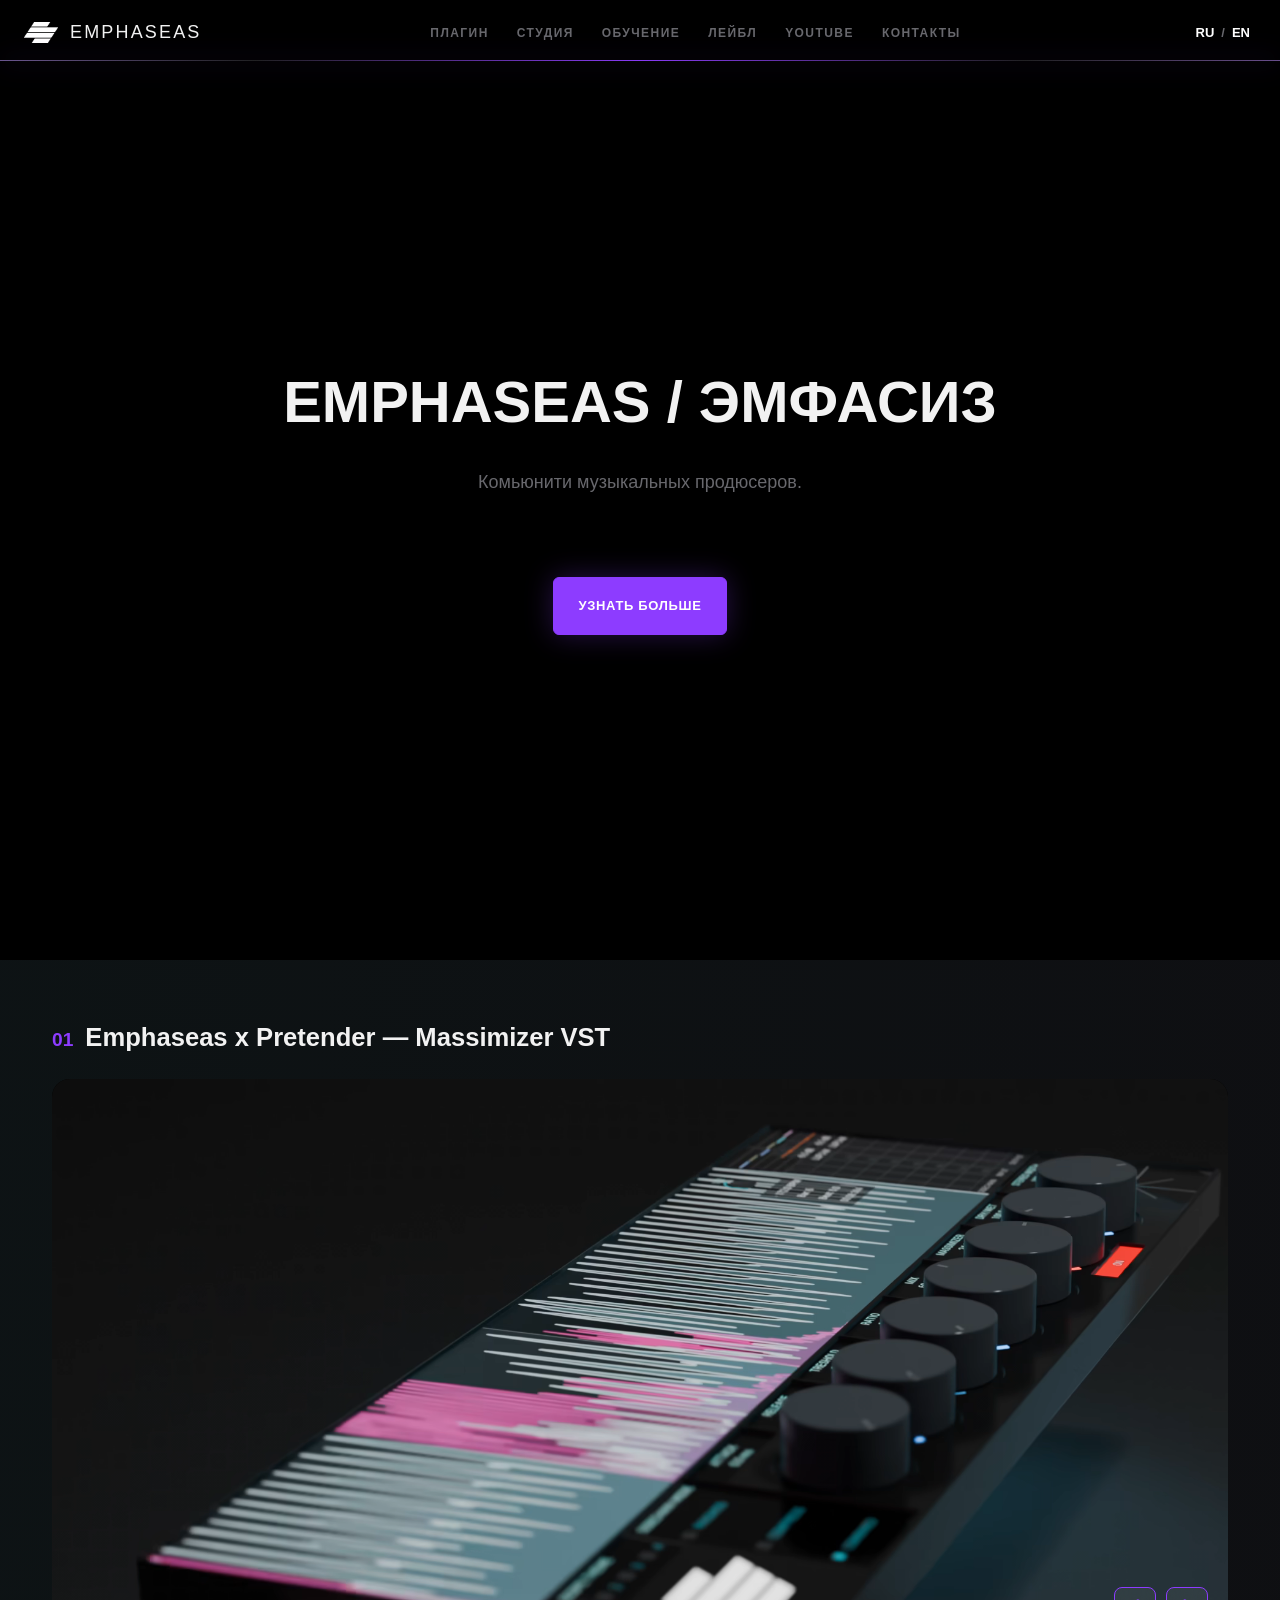
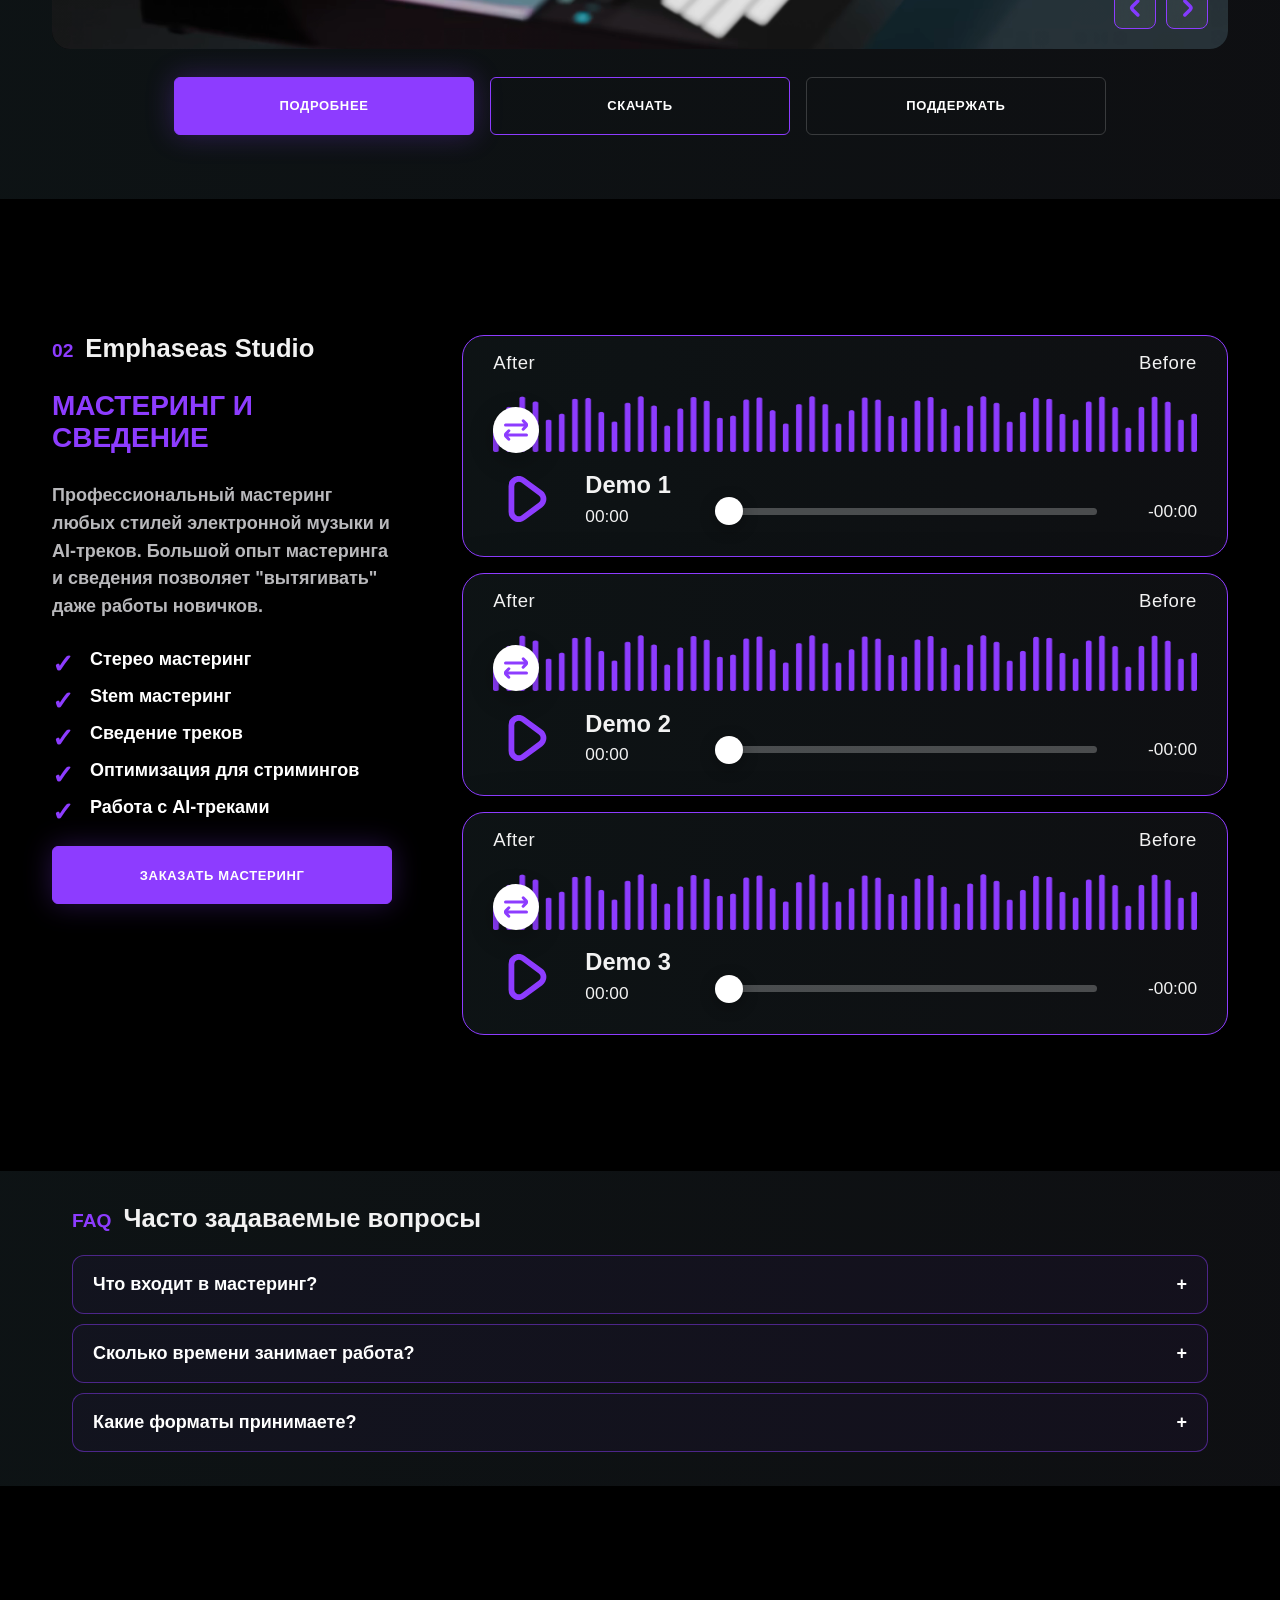
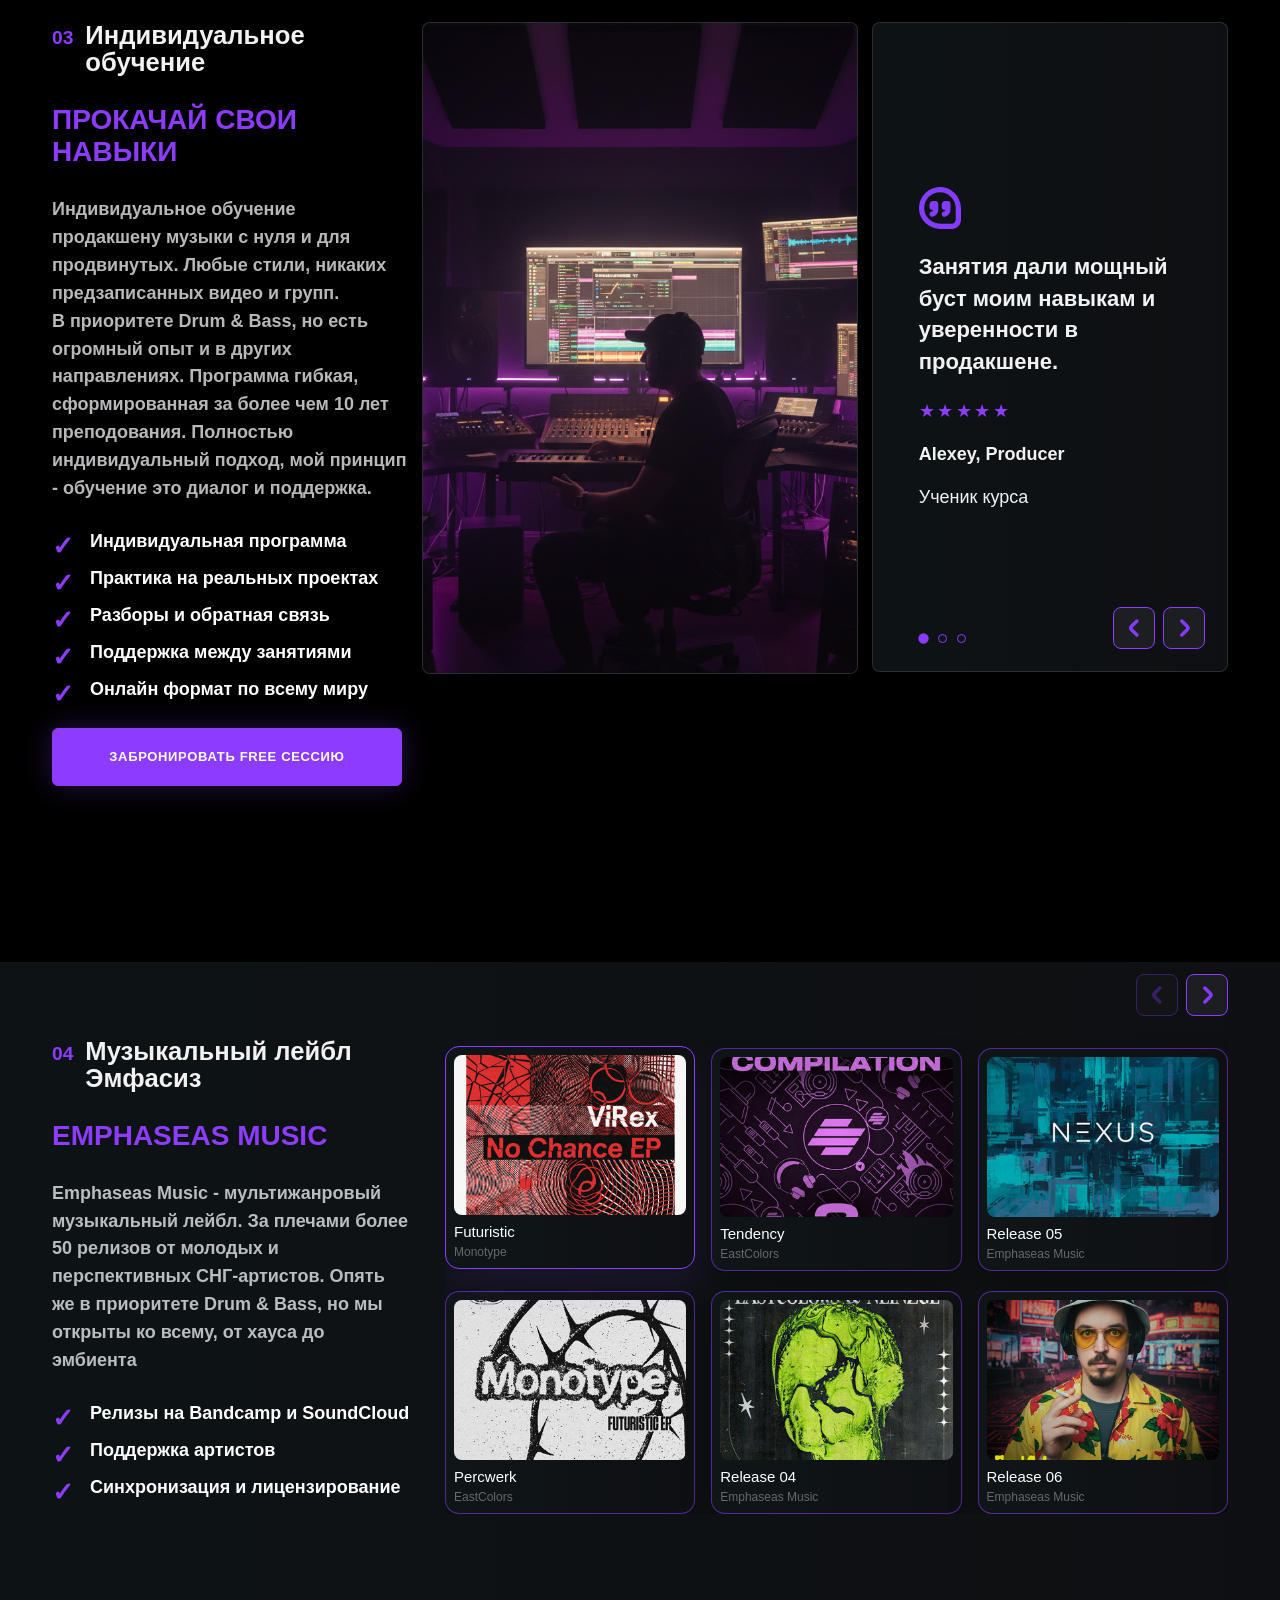
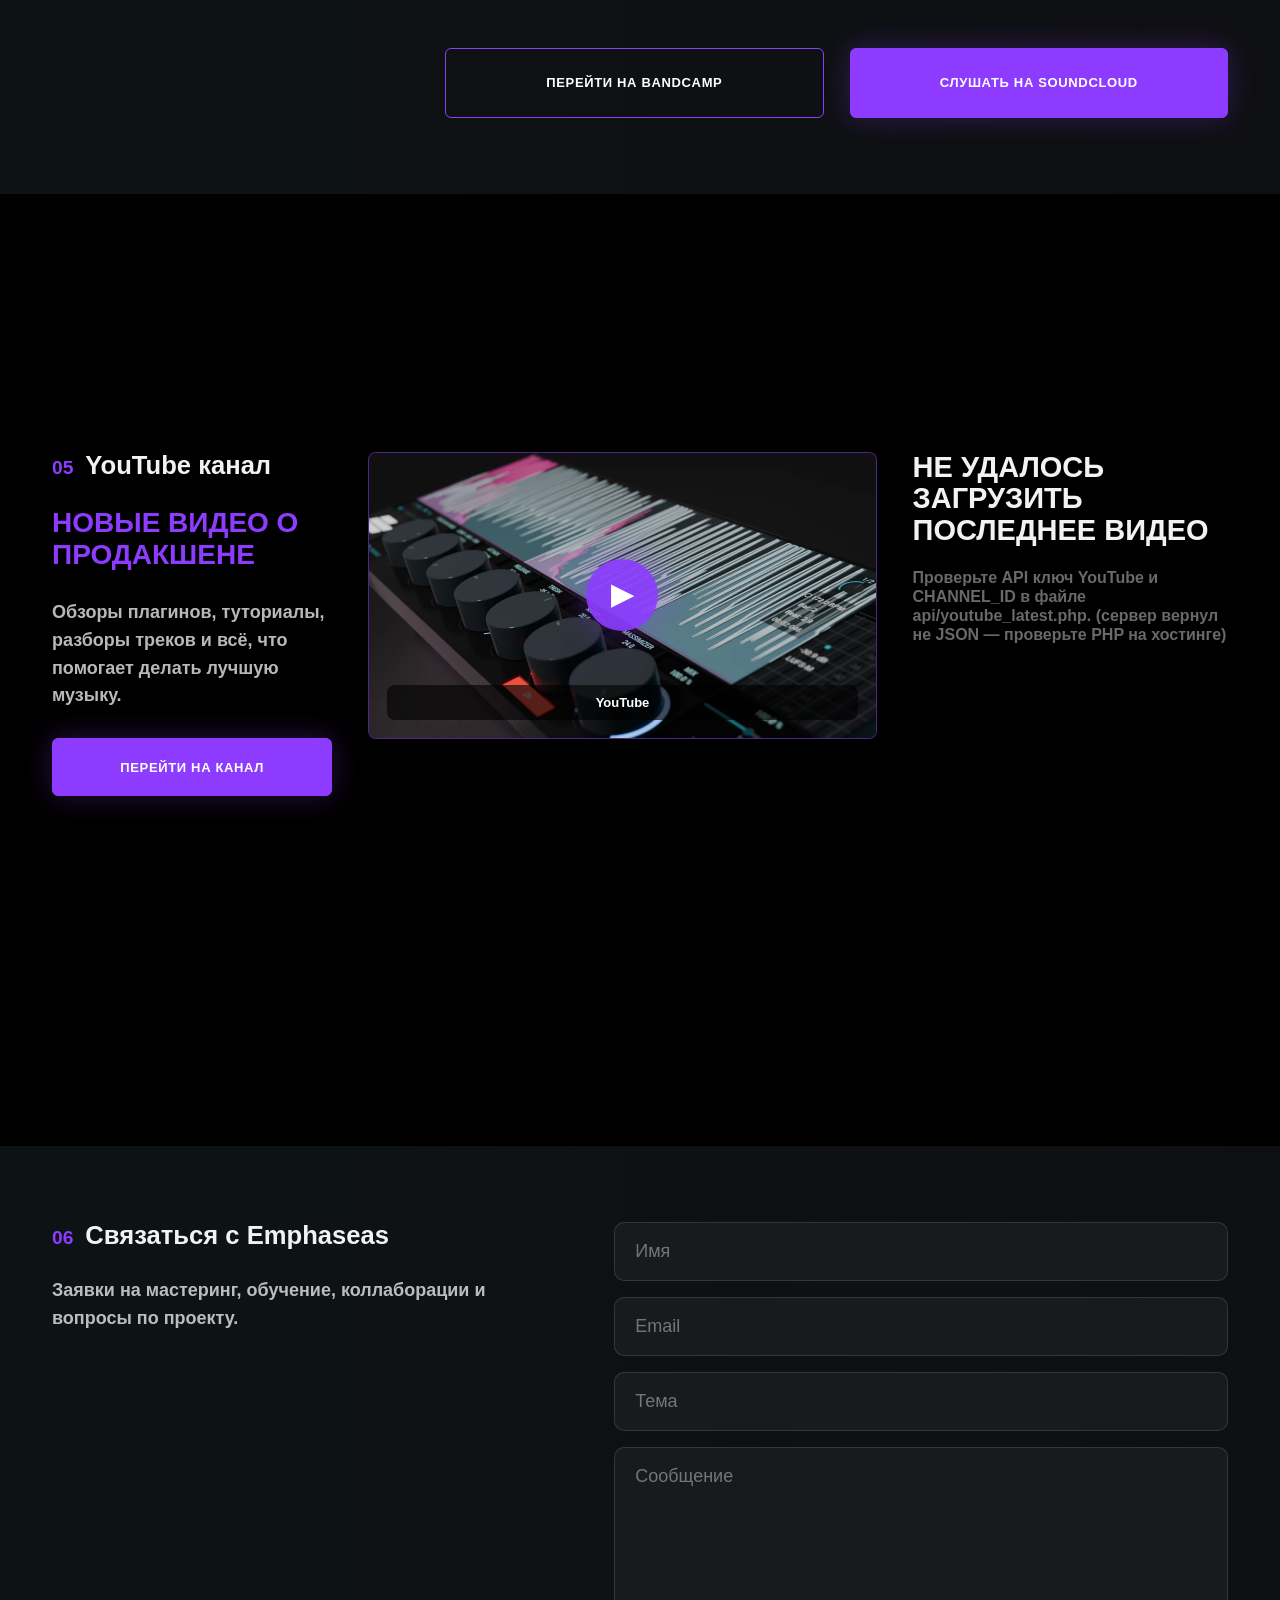
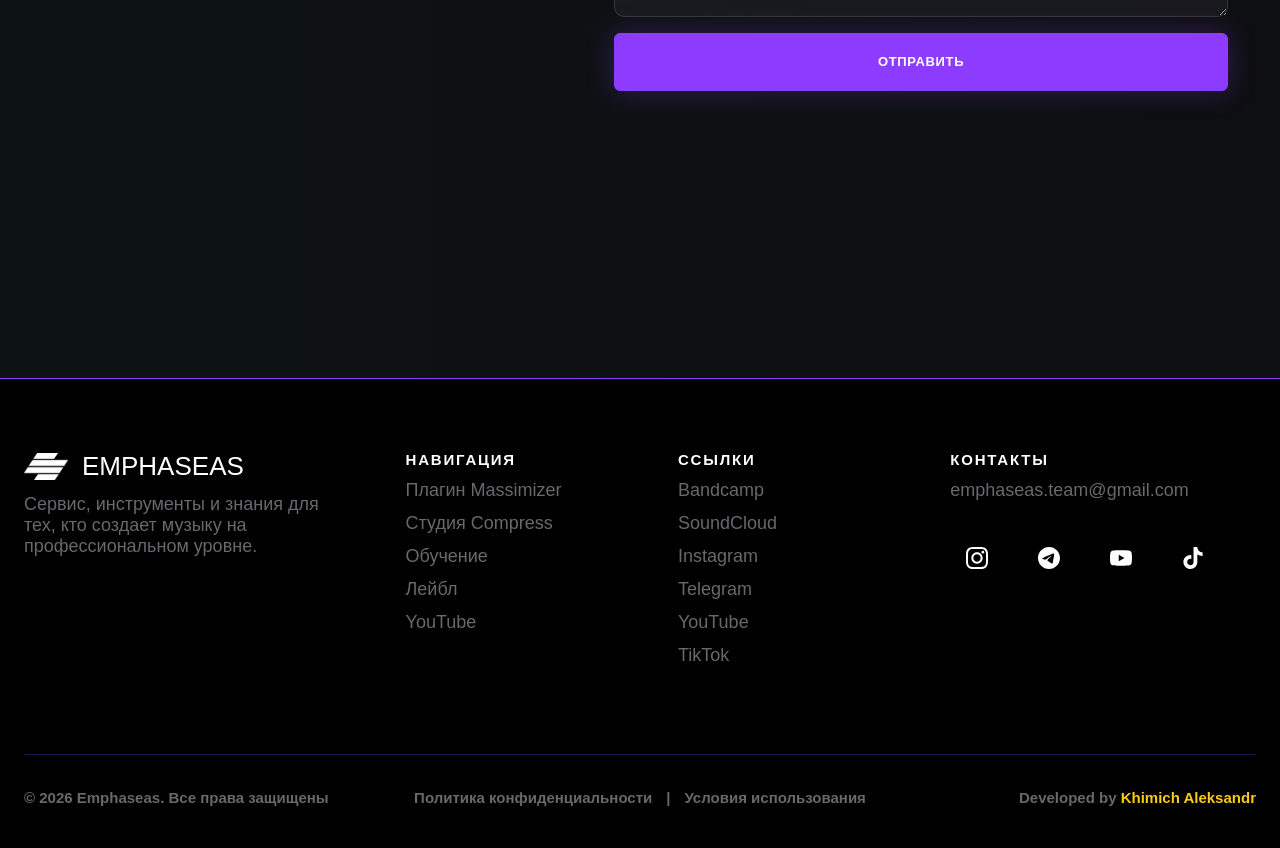
==== index.html @ eed2f340 "v1" ====
<!doctype html>
<html lang="ru">
	<head>
		<meta charset="UTF-8" />
		<meta name="viewport" content="width=device-width, initial-scale=1.0" />
		<meta name="description" content="Emphaseas — music production, Massimizer VST, mastering, education, label and video content." />
		<meta name="robots" content="index, follow" />
		<title>Emphaseas — Music Production</title>
		<link rel="stylesheet" href="css/main.css" />
		<link rel="stylesheet" href="css/plugin.css" />
		<link rel="stylesheet" href="css/mastering.css" />
		<link rel="stylesheet" href="css/review.css" />
		<link rel="stylesheet" href="css/catalog.css" />
		<link rel="stylesheet" href="css/youtube.css" />
	</head>
	<body>
		<header class="header" data-header>
			<div class="container header_block-flex">
				<a class="header_logo-flex" href="#hero" aria-label="Emphaseas home">
					<img class="header_logo-img" src="assets/img/logo.png" alt="Emphaseas" />
					<span class="header_logo-text">Emphaseas</span>
				</a>

				<nav class="header_nav-flex" data-nav>
					<a href="#plugin">Плагин</a>
					<a href="#studio">Студия</a>
					<a href="#education">Обучение</a>
					<a href="#label">Лейбл</a>
					<a href="#youtube">YouTube</a>
					<a href="#contacts">Контакты</a>
				</nav>

				<div class="header_actions-flex">
					<button class="header_lang-flex" type="button" data-lang-toggle><span>RU</span><i>/</i><span>EN</span></button>
					<button class="header_burger-flex" type="button" aria-label="Открыть меню" data-burger>
						<img src="assets/icons/burger.svg" alt="" aria-hidden="true" />
					</button>
				</div>
			</div>
		</header>

		<main>
			<!-- hero  -->
			<section class="section hero" id="hero">
				<div class="container hero_block-grid">
					<div class="hero_content-flex">
						<h1 class="hero_title">Emphaseas / Эмфасиз</h1>
						<p class="hero_text">Комьюнити музыкальных продюсеров.</p>
						<div class="hero_actions-flex">
							<a class="btn btn_primary" href="#plugin">Узнать больше</a>
						</div>
					</div>
				</div>
			</section>
			<!-- plugin  -->
			<section class="section plugin" id="plugin">
				<div class="container plugin_block-grid">
					<div class="plugin_header-flex">
						<h2 class="plugin_title"><span class="text_purple">01</span><span data-i18n="plugin_title">Emphaseas x Pretender — Massimizer VST</span></h2>
					</div>

					<div class="plugin_gallery-grid" data-plugin-gallery>
						<article class="plugin_gallery-card is-active" data-plugin-slide aria-hidden="false">
							<video class="plugin_gallery-media" autoplay muted loop playsinline preload="metadata" poster="assets/img/maximaizer.webp">
								<source src="assets/video/mass.webm" type="video/webm" />
								<source src="assets/video/mass.mp4" type="video/mp4" />
								Ваш браузер не поддерживает видео.
							</video>
						</article>
						<article class="plugin_gallery-card" data-plugin-slide aria-hidden="true">
							<img class="plugin_gallery-media" src="assets/img/maximaizer.webp" alt="Massimizer VST интерфейс" loading="lazy" />
						</article>
						<article class="plugin_gallery-card" data-plugin-slide aria-hidden="true">
							<img class="plugin_gallery-media" src="assets/img/maximaizer_2.webp" alt="Massimizer VST визуализация" loading="lazy" />
						</article>

						<div class="plugin_gallery-nav-flex" aria-label="Галерея плагина">
							<button class="icon_btn" type="button" aria-label="Предыдущий слайд" data-plugin-prev><img src="assets/icons/left.svg" alt="" srcset=""></button>
							<button class="icon_btn" type="button" aria-label="Следующий слайд" data-plugin-next><img src="assets/icons/right.svg" alt="" srcset=""></button>
						</div>
					</div>

					<div class="plugin_actions-flex">
						<button class="btn btn_primary btn_plugin" type="button" data-modal-open="plugin_modal">Подробнее</button>
						<a class="btn btn_outline btn_plugin" href="assets/downloads/Massimizer_v1.0.1.zip" download>Скачать</a>
						<button class="btn btn_ghost btn_plugin" type="button" data-modal-open="donate_modal">Поддержать</button>
					</div>
				</div>
			</section>
			<!-- studio  -->
			<section class="section studio" id="studio">
				<div class="container studio_block-grid">
					<div class="studio_info-flex">
						<h2 class="studio_title"><span class="text_purple">02</span><span>Emphaseas Studio</span></h2>
						<p class="studio_subtitle text_purple">Мастеринг и сведение</p>
						<p class="studio_text"><b>Профессиональный мастеринг любых стилей электронной музыки и AI-треков.</b> Большой опыт мастеринга и сведения позволяет "вытягивать" даже работы новичков.</p>
						<ul class="studio_list-flex">
							<li>Стерео мастеринг</li>
							<li>Stem мастеринг</li>
							<li>Сведение треков</li>
							<li>Оптимизация для стримингов</li>
							<li>Работа с AI-треками</li>
						</ul>
						<a class="btn btn_primary btn_section" href="#contacts">Заказать мастеринг</a>
					</div>

					<div class="mastering_players-flex">
						<article class="mastering_player" data-mastering-player data-after-src="assets/audio/audio_1.mp3" data-before-src="assets/audio/audio_2.mp3">
							<div class="mastering_compare">
								<div class="mastering_compare-labels"><span>After</span><span>Before</span></div>
								<canvas class="mastering_equalizer" data-equalizer width="760" height="120" aria-hidden="true"></canvas>
								<input class="mastering_mix" data-mix-slider type="range" min="0" max="100" value="0" aria-label="Переключение After / Before" />
							</div>
							<div class="mastering_controls-flex">
								<button class="mastering_play" type="button" data-play aria-label="Воспроизвести Demo 1"><img src="assets/icons/play_1.svg" alt="" data-play-icon /></button>
								<div class="mastering_meta"><strong>Demo 1</strong><span data-current>00:00</span></div>
								<input class="mastering_seek" data-seek type="range" min="0" max="1000" value="0" aria-label="Перемотка Demo 1" />
								<span class="mastering_remaining" data-remaining>-00:00</span>
							</div>
						</article>

						<article class="mastering_player" data-mastering-player data-after-src="assets/audio/audio_1.mp3" data-before-src="assets/audio/audio_2.mp3">
							<div class="mastering_compare">
								<div class="mastering_compare-labels"><span>After</span><span>Before</span></div>
								<canvas class="mastering_equalizer" data-equalizer width="760" height="120" aria-hidden="true"></canvas>
								<input class="mastering_mix" data-mix-slider type="range" min="0" max="100" value="0" aria-label="Переключение After / Before" />
							</div>
							<div class="mastering_controls-flex">
								<button class="mastering_play" type="button" data-play aria-label="Воспроизвести Demo 2"><img src="assets/icons/play_1.svg" alt="" data-play-icon /></button>
								<div class="mastering_meta"><strong>Demo 2</strong><span data-current>00:00</span></div>
								<input class="mastering_seek" data-seek type="range" min="0" max="1000" value="0" aria-label="Перемотка Demo 2" />
								<span class="mastering_remaining" data-remaining>-00:00</span>
							</div>
						</article>

						<article class="mastering_player" data-mastering-player data-after-src="assets/audio/audio_1.mp3" data-before-src="assets/audio/audio_2.mp3">
							<div class="mastering_compare">
								<div class="mastering_compare-labels"><span>After</span><span>Before</span></div>
								<canvas class="mastering_equalizer" data-equalizer width="760" height="120" aria-hidden="true"></canvas>
								<input class="mastering_mix" data-mix-slider type="range" min="0" max="100" value="0" aria-label="Переключение After / Before" />
							</div>
							<div class="mastering_controls-flex">
								<button class="mastering_play" type="button" data-play aria-label="Воспроизвести Demo 3"><img src="assets/icons/play_1.svg" alt="" data-play-icon /></button>
								<div class="mastering_meta"><strong>Demo 3</strong><span data-current>00:00</span></div>
								<input class="mastering_seek" data-seek type="range" min="0" max="1000" value="0" aria-label="Перемотка Demo 3" />
								<span class="mastering_remaining" data-remaining>-00:00</span>
							</div>
						</article>
					</div>
				</div>
			</section>

			<section class="faq" id="faq">
				<div class="container faq_block-grid">
					<h2 class="faq_title"><span class="text_purple">FAQ</span><span>Часто задаваемые вопросы</span></h2>
					<div class="faq_list-flex">
						<article class="faq_item">
							<button class="faq_head-flex" type="button">Что входит в мастеринг?<span>+</span></button>
							<p>Краткий ответ будет редактироваться через админ-панель.</p>
						</article>
						<article class="faq_item">
							<button class="faq_head-flex" type="button">Сколько времени занимает работа?<span>+</span></button>
							<p>Краткий ответ будет редактироваться через админ-панель.</p>
						</article>
						<article class="faq_item">
							<button class="faq_head-flex" type="button">Какие форматы принимаете?<span>+</span></button>
							<p>Краткий ответ будет редактироваться через админ-панель.</p>
						</article>
					</div>
				</div>
			</section>
			<!-- education  -->
			<section class="section education" id="education">
				<div class="container education_block-grid">
					<div class="education_info-flex">
						<h2 class="education_title"><span class="text_purple">03</span><span>Индивидуальное обучение</span></h2>
						<p class="education_subtitle text_purple">Прокачай свои навыки</p>
						<p class="education_text">Индивидуальное обучение продакшену музыки с нуля и для продвинутых. Любые стили, никаких предзаписанных видео и групп. <br> В приоритете Drum & Bass, но есть огромный опыт и в других направлениях. Программа гибкая, сформированная за более чем 10 лет преподования. Полностью индивидуальный подход, мой принцип - обучение это диалог и поддержка.</p>
						<ul class="education_list-flex">
							<li>Индивидуальная программа</li>
							<li>Практика на реальных проектах</li>
							<li>Разборы и обратная связь</li>
							<li>Поддержка между занятиями</li>
							<li>Онлайн формат по всему миру</li>
						</ul>
						<a class="btn btn_primary btn_section" href="#contacts">Забронировать free сессию</a>
					</div>
					<div class="education_media"><img src="assets/img/studio.webp" alt="Студия Emphaseas" /></div>
					<div class="review_card-flex" data-review-slider>
						<div class="review_track" data-review-track>
							<article class="review_slide is-active" data-review-slide>
								<p class="review_quote text_purple"><img src="assets/icons/quote.svg" alt="" srcset="" /></p>
								<p class="review_text">Занятия дали мощный буст моим навыкам и уверенности в продакшене.</p>
								<div class="review_stars" aria-label="5 из 5">★★★★★</div>
								<strong>Alexey, Producer</strong>
								<span>Ученик курса</span>
							</article>
							<article class="review_slide" data-review-slide>
								<p class="review_quote text_purple"><img src="assets/icons/quote.svg" alt="" srcset="" /></p>
								<p class="review_text">После пары занятий я наконец понял, как выстроить микс и не терять энергию трека.</p>
								<div class="review_stars" aria-label="5 из 5">★★★★★</div>
								<strong>Maria, DJ</strong>
								<span>Индивидуальное обучение</span>
							</article>
							<article class="review_slide" data-review-slide>
								<p class="review_quote text_purple"><img src="assets/icons/quote.svg" alt="" srcset="" /></p>
								<p class="review_text">Разбор проекта был точным и практичным. Сразу стало понятно, что исправить в аранжировке.</p>
								<div class="review_stars" aria-label="5 из 5">★★★★★</div>
								<strong>Denis, Sound Producer</strong>
								<span>Разбор трека</span>
							</article>
						</div>
						<div class="review_dots" data-review-dots aria-label="Переключение отзывов"></div>
						<div class="review_arrows-flex">
							<button class="icon_btn" type="button" data-review-prev aria-label="Предыдущий отзыв"><img src="assets/icons/left.svg" alt="" srcset=""></button>
							<button class="icon_btn" type="button" data-review-next aria-label="Следующий отзыв"><img src="assets/icons/right.svg" alt="" srcset=""></button>
						</div>
					</div>
				</div>
			</section>
			<!-- label  -->
			<section class="section label" id="label">
				<div class="container label_block-grid">
					<div class="label_info-flex">
						<h2 class="label_title"><span class="text_purple">04</span><span>Музыкальный лейбл Эмфасиз</span></h2>
						<p class="label_subtitle text_purple">Emphaseas Music</p>
						<p class="label_text">Emphaseas Music - мультижанровый музыкальный лейбл. За плечами более 50 релизов от молодых и перспективных СНГ-артистов. Опять же в приоритете Drum & Bass, но мы открыты ко всему, от хауса до эмбиента</p>
						<ul class="label_list-flex">
							<li>Релизы на Bandcamp и SoundCloud</li>
							<li>Поддержка артистов</li>
							<li>Синхронизация и лицензирование</li>
						</ul>
					</div>
					<div class="catalog_block" data-catalog>
						<div class="catalog_viewport">
							<div class="catalog_track" data-catalog-track></div>
						</div>
						<div class="catalog_arrows-flex">
							<button class="icon_btn" type="button" data-catalog-prev aria-label="Предыдущий столбец"><img src="assets/icons/left.svg" alt="" srcset=""></button>
							<button class="icon_btn" type="button" data-catalog-next aria-label="Следующий столбец"><img src="assets/icons/right.svg" alt="" srcset=""></button>
						</div>
					</div>
					<div class="label_links-flex"><a class="btn btn_outline btn_label" href="https://emphaseas.bandcamp.com/">Перейти на Bandcamp</a><a class="btn btn_primary btn_label" href="https://soundcloud.com/emphaseas">Слушать на SoundCloud</a></div>
				</div>
			</section>
			<!-- youtube  -->
			<section class="section youtube" id="youtube" data-youtube-section>
				<div class="container youtube_block-grid">
					<div class="youtube_info-flex">
						<h2 class="youtube_title"><span class="text_purple">05</span><span>YouTube канал</span></h2>
						<p class="youtube_subtitle text_purple">Новые видео о продакшене</p>
						<p class="youtube_text">Обзоры плагинов, туториалы, разборы треков и всё, что помогает делать лучшую музыку.</p>
						<a class="btn btn_primary btn_section" href="https://www.youtube.com/@emphaseas" target="_blank" rel="noopener">Перейти на канал</a>
					</div>

					<a class="youtube_preview" href="https://www.youtube.com/@emphaseas" target="_blank" rel="noopener" data-youtube-link aria-label="Открыть последнее видео на YouTube">
						<img class="youtube_thumb" src="assets/img/maximaizer.webp" alt="Последнее видео Emphaseas" data-youtube-thumb loading="lazy" />
						<span class="youtube_play" aria-hidden="true">▶</span>
						<span class="youtube_status" data-youtube-status>Загружаем последнее видео...</span>
					</a>

					<div class="youtube_content-flex">
						<h3 data-youtube-title>Последнее видео загружается</h3>
						<p data-youtube-description>После загрузки здесь появится описание последнего обычного видео с YouTube-канала. Shorts и стримы не выводятся.</p>
					</div>
				</div>
			</section>
			<!-- contacts  -->
			<section class="section contacts" id="contacts">
				<div class="container contacts_block-grid">
					<div class="contacts_info-flex">
						<h2 class="contacts_title"><span class="text_purple">06</span><span>Связаться с Emphaseas</span></h2>
						<p>Заявки на мастеринг, обучение, коллаборации и вопросы по проекту.</p>
					</div>
					<form class="contacts_form-flex" action="#" method="post">
						<input type="text" name="name" placeholder="Имя" />
						<input type="email" name="email" placeholder="Email" />
						<input type="text" name="subject" placeholder="Тема" />
						<textarea name="message" placeholder="Сообщение"></textarea>
						<button class="btn btn_primary" type="submit">Отправить</button>
					</form>
				</div>
			</section>
		</main>
		<!-- catalog player -->
		<div class="catalog_player" data-catalog-player aria-hidden="true">
			<div class="catalog_player-inner">
				<img class="catalog_player-cover" data-catalog-player-cover src="" alt="" />
				<div class="catalog_player-info">
					<strong data-catalog-player-title></strong>
					<span data-catalog-player-artist></span>
				</div>
				<div class="catalog_player-controls">
					<button class="catalog_player-control-btn" type="button" data-catalog-player-prev aria-label="Предыдущий трек">
						<img src="assets/icons/left.svg" alt="" />
					</button>
					<button class="catalog_player-control-btn" type="button" data-catalog-player-toggle aria-label="Воспроизвести">
						<img src="assets/icons/play_2.svg" alt="" data-catalog-player-play-icon />
					</button>
					<button class="catalog_player-control-btn" type="button" data-catalog-player-next aria-label="Следующий трек">
						<img src="assets/icons/right.svg" alt="" />
					</button>
				</div>
				<span class="catalog_player-time" data-catalog-player-current>0:00</span>
				<input class="catalog_player-seek" data-catalog-player-seek type="range" min="0" max="1000" value="0" aria-label="Перемотка трека" />
				<span class="catalog_player-time" data-catalog-player-left>-0:00</span>
				<button class="catalog_player-close-btn" type="button" data-catalog-player-close aria-label="Закрыть плеер">
					<img src="assets/icons/close.svg" alt="" />
				</button>
			</div>
		</div>
		<!-- footer  -->
		<footer class="footer" id="footer">
			<div class="container footer_block-grid">
				<div class="footer_brand-flex">
					<a class="footer_logo-flex" href="#hero"><img src="assets/img/logo.png" alt="Emphaseas" /><span>Emphaseas</span></a>
					<p>Сервис, инструменты и знания для тех, кто создает музыку на профессиональном уровне.</p>
				</div>
				<nav class="footer_nav-flex">
					<h3>Навигация</h3>
					<a href="#plugin">Плагин Massimizer</a><a href="#studio">Студия Compress</a><a href="#education">Обучение</a><a href="#label">Лейбл</a><a href="#youtube">YouTube</a>
				</nav>
				<nav class="footer_links-flex">
					<h3>Ссылки</h3>
					<a href="https://emphaseas.bandcamp.com/">Bandcamp</a><a href="https://soundcloud.com/emphaseas">SoundCloud</a><a href="https://www.instagram.com/emphaseas/">Instagram</a><a href="https://t.me/emphaseas">Telegram</a><a href="https://www.youtube.com/@emphaseas">YouTube</a><a href="https://www.tiktok.com/@emphaseas">TikTok</a>
				</nav>
				<div class="footer_contacts-flex">
					<h3>Контакты</h3>
					<a href="mailto:emphaseas.team@gmail.com">emphaseas.team@gmail.com</a>
					<div class="footer_socials-flex">
						<a href="https://www.instagram.com/emphaseas/"><img src="assets/icons/instagram.svg" alt="Instagram" /></a><a href="https://t.me/emphaseas"><img src="assets/icons/telegram.svg" alt="Telegram" /></a><a href="https://www.youtube.com/@emphaseas"><img src="assets/icons/youtube.svg" alt="YouTube" /></a><a href="https://www.tiktok.com/@emphaseas"><img src="assets/icons/tik_tok.svg" alt="TikTok" /></a>
					</div>
				</div>
				<div class="footer_bottom-grid">
					<p>© 2026 Emphaseas. Все права защищены</p>
					<div><a href="#">Политика конфиденциальности</a><span>|</span><a href="#">Условия использования</a></div>
					<p>Developed by <a href="https://khimichdev.ru">Khimich Aleksandr</a></p>
				</div>
			</div>
		</footer>

		<div class="modal modal_plugin" id="plugin_modal" aria-hidden="true">
			<div class="modal_overlay" data-modal-close></div>
			<div class="modal_body modal_body-large">
				<button class="modal_close" type="button" data-modal-close aria-label="Закрыть">×</button>
				<p class="modal_eyebrow">Massimizer VST</p>
				<h3>Emphaseas x Pretender — Massimizer VST</h3>

				<div class="modal_accordion" data-modal-accordion>
					<article class="modal_accordion-item is-open">
						<button class="modal_accordion-head" type="button" data-modal-accordion-head>
							<span>Апдейты · 1.0.1</span>
							<span class="modal_accordion-icon">+</span>
						</button>
						<div class="modal_accordion-content">
							<ul>
								<li>Добавлена поддержка AU и Logic PRO, смотри мануал по фиксу проблемы роутинга в этой DAW.</li>
								<li>macOS плагин теперь официально подписан. Добавлен нормальный инсталлер.</li>
								<li>Опечатка Treshold исправлена, теперь THreshold.</li>
							</ul>
						</div>
					</article>
				</div>

				<div class="modal_text-content">
					<p><strong>[RU]</strong> Ваш звук на пределе возможного. Громкость без компромиссов. Чистота без потерь. Контролируемая агрессия.</p>
					<p>MASSIMIZER — это не просто рингмод сайдчейн компрессор с насыщением, а продуманная система экстремального усиления громкости без клиппинга и сохранением динамики и детализации.</p>
					<p>Гармоническое уплотнение сигнала без перегрузки по частотам. Темп-синхронизированный осцилограф — точная визуализация формы волны в ритме вашего трека. Многофункциональный измеритель динамики — контроль RMS, пиков и LUFS-M в реальном времени. Гониометр с фазовым анализатором и стереорасширителем — безупречная стереокартина и контроль моносовместимости.</p>
					<p>MASSIMIZER — профессиональный инструмент для тех, кто не готов жертвовать качеством ради громкости. Используйте тот же секрет, что и ведущие инженеры сведения и мастеринга: контролируемая агрессия и максимальная мощность без клиппинга.</p>
					<p>Плагин всё ещё находится в активной стадии разработки, так что будем рады любому фидбеку по его работе или информации по найденным багам.</p>
					<p>По всем вопросам: <a href="https://t.me/emphaseas" target="_blank" rel="noopener">https://t.me/emphaseas</a></p>
					<p>Написать разработчику напрямую: <a href="mailto:massimizer@gmail.com">massimizer@gmail.com</a></p>
				</div>

				<div class="modal_accordion modal_accordion-development" data-modal-accordion>
					<article class="modal_accordion-item">
						<button class="modal_accordion-head" type="button" data-modal-accordion-head>
							<span>Планы по разработке</span>
							<span class="modal_accordion-icon">+</span>
						</button>
						<div class="modal_accordion-content">
							<ul>
								<li>Исправление багов.</li>
								<li>Добавить Smooth для Ringmod, чтобы была возможность сгладить его специфическое звучание.</li>
								<li>LowCut, HighCut фильтры для детектора в Compress.</li>
								<li>Обновить интерфейс.</li>
							</ul>
						</div>
					</article>
				</div>
			</div>
		</div>

		<div class="modal modal_donate" id="donate_modal" aria-hidden="true">
			<div class="modal_overlay" data-modal-close></div>
			<div class="modal_body modal_body-donate">
				<button class="modal_close" type="button" data-modal-close aria-label="Закрыть">×</button>
				<p class="modal_eyebrow">Donate</p>
				<h3>Поддержать разработку</h3>
				<p class="modal_lead">Выберите удобный способ доната. Ссылки откроются в новой вкладке.</p>
				<div class="donate_links-flex">
					<a class="donate_link" href="https://web.tribute.tg/d/C7W" target="_blank" rel="noopener"><span>Tribute</span><span>→</span></a>
					<a class="donate_link" href="https://tips.yandex.ru/guest/payment/3400554" target="_blank" rel="noopener"><span>Яндекс Чаевые</span><span>→</span></a>
					<a class="donate_link" href="https://www.donationalerts.com/r/emphaseas" target="_blank" rel="noopener"><span>DonationAlerts</span><span>→</span></a>
					<a class="donate_link" href="https://www.paypal.com/paypalme/eastcolorsUK" target="_blank" rel="noopener"><span>PayPal</span><span>→</span></a>
				</div>
			</div>
		</div>

		<div class="youtube_lightbox" data-youtube-lightbox aria-hidden="true">
			<div class="youtube_lightbox-overlay" data-youtube-lightbox-close></div>
			<div class="youtube_lightbox-body">
				<button class="youtube_lightbox-close" type="button" data-youtube-lightbox-close aria-label="Закрыть">×</button>
				<iframe data-youtube-iframe src="" allow="autoplay; encrypted-media" allowfullscreen title="YouTube video"></iframe>
			</div>
		</div>
		<script src="js/main.js" defer></script>
		<script src="js/plugin.js" defer></script>
		<script src="js/mastering.js" defer></script>
		<script src="js/review.js" defer></script>
		<script src="js/catalog.js" defer></script>
		<script src="js/youtube.js" defer></script>
	</body>
</html>
---- css/main.css ----
@font-face {
	font-family: Russo;
	src: url("../assets/fonts/RussoOne-Regular.ttf");
	font-weight: 400;
	font-style: normal;
	font-display: swap;
}
@font-face {
	font-family: San_R;
	src: url("../assets/fonts/Sansation-Regular.ttf");
	font-weight: 400;
	font-style: normal;
	font-display: swap;
}
@font-face {
	font-family: San_L;
	src: url("../assets/fonts/Sansation-Light.ttf");
	font-weight: 400;
	font-style: normal;
	font-display: swap;
}
@font-face {
	font-family: San_B;
	src: url("../assets/fonts/Sansation-Bold.ttf");
	font-weight: 400;
	font-style: normal;
	font-display: swap;
}
:root {
	--bg: #000;
	--text: #f2f2f2;
	--purple: #8d3cff;
	--grey: #68686d;
	--muted-dark: #7f7f88;
	--card: linear-gradient(90deg, rgba(16, 23, 25, 0.82), rgba(15, 16, 19, 0.96));
	--container: 1600px;
	--section-height: 736px;
	--header-height: 76px;
	--border: rgba(255, 255, 255, 0.12);
	--shadow: 0 24px 80px rgba(0, 0, 0, 0.45);
	--radius: 28px;
	--logo-font: "Russo", sans-serif;
	--h1-font: "San_B", sans-serif;
	--p-font: "San_R", sans-serif;
	--p-small-font: "San_L", sans-serif;
}
* {
	box-sizing: border-box;
}
html {
	scroll-behavior: smooth;
}
body {
	margin: 0;
	font-family: var(--p-font);
	font-size: 18px;
	color: var(--text);
	background: var(--bg);
	overflow-x: hidden;
}
body.menu-open,
body.modal-open {
	overflow: hidden;
}
h1,
h2,
h3,
h4,
p,
ul {
	margin: 0;
	padding: 0;
}
ul {
	list-style: none;
}
a {
	color: inherit;
	text-decoration: none;
}
button,
input,
textarea {
	font: inherit;
}
button {
	cursor: pointer;
}
img,
video,
iframe {
	display: block;
	max-width: 100%;
}
.text_purple {
	color: var(--purple);
	font-size: clamp(18px, 1.5vw, 28px);
}
.text_p-small {
	font-family: var(--p-small-font);
	font-size: 13px;
	font-weight: 700;
	letter-spacing: 0.22em;
	text-transform: uppercase;
}
.container {
	width: min(calc(100% - 48px), var(--container));
	margin-inline: auto;
}
.section {
	min-height: var(--section-height);
	background: var(--bg);
	margin-bottom: 60px;
}
.section:last-child {
	margin-bottom: 0;
	background: var(--card);
}
.section:not(.hero) {
	display: flex;
	padding-block: 48px;
}
.btn {
	position: relative;
	display: inline-flex;
	align-items: center;
	justify-content: center;
	min-height: 58px;
	padding: 16px 24px;
	border: 1px solid transparent;
	border-radius: 6px;
	overflow: hidden;
	font-size: 13px;
	font-weight: 900;
	letter-spacing: 0.05em;
	text-transform: uppercase;
	transition:
		transform 0.22s ease,
		filter 0.22s ease,
		border-color 0.22s ease;
	background: transparent;
	color: #fff;
}
.btn:hover {
	transform: translateY(-2px);
}
.btn_primary {
	background: var(--purple);
	border-color: var(--purple);
	box-shadow: 0 0 28px rgba(141, 60, 255, 0.28);
}
.btn_primary:hover {
	filter: brightness(1.08);
}
.btn_outline {
	border-color: var(--purple);
}
.btn_ghost {
	border-color: rgba(255, 255, 255, 0.18);
}
.btn_plugin {
	max-width: 300px;
	width: 100%;
}
.btn_section {
	max-width: 350px;
	width: 100%;
	margin-bottom: 40px;
}
.btn_label {
	height: 70px;
}
.icon_btn,
.round_btn {
	display: inline-grid;
	place-items: center;
	border: 1px solid var(--purple);
	background: rgba(255, 255, 255, 0.06);
	color: #fff;
}
.icon_btn {
	width: 42px;
	height: 42px;
	border-radius: 8px;
	font-size: 34px;
	font-weight: 900;; 
}
.icon_btn:hover {
	background: rgba(255, 255, 255, 0.12);
	border-color: var(--purple);
}
.icon_btn img {
	filter: invert(34%) sepia(87%) saturate(5482%) hue-rotate(253deg) brightness(101%) contrast(105%);
}
.round_btn {
	width: 58px;
	height: 58px;
	border: 0;
	border-radius: 50%;
	background: #fff;
	color: var(--purple);
}
.header {
	position: fixed;
	inset: 0 0 auto;
	z-index: 50;
	padding: 22px 0 18px;
	background: var(--bg);
}
.header::after {
	content: "";
	position: absolute;
	bottom: 0;
	left: 0;
	width: 100%;
	height: 1px;
	background: linear-gradient(90deg, #6a568f 0, rgba(150, 150, 160, 0.22) 20%, rgba(141, 60, 255, 0.96) 50%, rgba(150, 150, 160, 0.22) 80%, #694e8d 100%);
	box-shadow: 0 0 24px rgba(141, 60, 255, 0.65);
}
.header_block-flex {
	display: flex;
	align-items: center;
	justify-content: space-between;
	gap: 24px;
}
.header_logo-flex,
.header_actions-flex,
.header_nav-flex,
.header_lang-flex {
	display: flex;
	align-items: center;
}
.header_logo-flex {
	gap: 12px;
}
.header_logo-img {
	width: 34px;
	height: auto;
}
.header_logo-text {
	font-family: var(--logo-font);
	font-size: 18px;
	letter-spacing: 0.12em;
	text-transform: uppercase;
}
.header_logo-text:hover {
	color: var(--purple);
}
.header_nav-flex {
	gap: 28px;
	color: var(--grey);
	font-size: 12px;
	font-weight: 900;
	letter-spacing: 0.12em;
	text-transform: uppercase;
}
.header_nav-flex a:hover,
.header_lang-flex:hover {
	color: var(--purple);
}
.header_actions-flex {
	gap: 16px;
}
.header_lang-flex {
	gap: 7px;
	border: 0;
	background: transparent;
	color: #fff;
	font-size: 13px;
	font-weight: 900;
}
.header_lang-flex i {
	font-style: normal;
	color: var(--grey);
}
.header_burger-flex {
	display: none;
	width: 44px;
	height: 44px;
	border: 1px solid var(--border);
	border-radius: 50%;
	background: transparent;
}
.header_burger-flex img {
	width: 22px;
	margin: auto;
	filter: brightness(0) invert(1);
}
.hero {
	display: flex;
	align-items: center;
	min-height: 100vh;
	padding-top: var(--header-height);
	background: var(--bg);
	color: var(--text);
}
.hero_block-grid {
	display: grid;
	place-items: center;
	min-height: calc(100vh - var(--header-height));
	text-align: center;
}
.hero_content-flex {
	display: flex;
	flex-direction: column;
	align-items: center;
	max-width: 860px;
}
.hero_title {
	margin: 34px 0 40px;
	font-family: var(--logo-font);
	font-size: clamp(42px, 7vw, 58px);
	text-transform: uppercase;
	line-height: 0.92;
}
.hero_text {
	max-width: 680px;
	margin-bottom: 80px;
	color: var(--grey);
	line-height: 1.55;
}
.hero_actions-flex {
	display: flex;
	gap: 16px;
	flex-wrap: wrap;
	justify-content: center;
}
.hero .btn_outline {
	color: var(--text);
	border-color: var(--purple);
}
.plugin {
	background: var(--card);
}
.plugin_block-grid,
.studio_block-grid,
.education_block-grid,
.label_block-grid,
.youtube_block-grid,
.contacts_block-grid {
	min-height: var(--section-height);
	display: grid;
	align-items: start;
	padding: 28px;
}
.youtube_block-grid {
	padding-top: 150px;

}
.plugin_block-grid {
	grid-template-rows: auto 1fr auto;
	gap: 28px;
	padding: 16px 28px;
}
.plugin_title,
.studio_title,
.education_title,
.label_title,
.youtube_title,
.contacts_title,
.faq_title {
	display: flex;
	gap: 12px;
	align-items: baseline;
	font-family: var(--h1-font);
	font-size: clamp(22px, 2vw, 36px);
	line-height: 1.05;
}
.youtube_preview,
.catalog_card {
	display: grid;
	place-items: center;
	background: rgba(255, 255, 255, 0.06);
	color: var(--grey);
	font-weight: 900;
}

.plugin_actions-flex {
	display: flex;
	justify-content: center;
	gap: 16px;
	flex-wrap: wrap;
}
.studio_block-grid {
	grid-template-columns: 0.8fr 1.8fr;
	gap: 70px;
}
.studio_info-flex,
.education_info-flex,
.label_info-flex,
.youtube_info-flex,
.contacts_info-flex {
	display: flex;
	flex-direction: column;
	gap: 28px;
}
.studio_subtitle,
.education_subtitle,
.label_subtitle,
.youtube_subtitle {
	font-size: clamp(24px, 2.4vw, 28px);
	font-family: var(--h1-font);
	font-weight: 900;
	text-transform: uppercase;
}
.studio_text,
.education_text,
.label_text,
.youtube_text,
.contacts_info-flex p {
	color: rgba(245, 245, 250, 0.75);
	font-weight: 700;
	line-height: 1.55;
}
.studio_list-flex,
.education_list-flex,
.label_list-flex {
	display: flex;
	flex-direction: column;
	gap: 16px;
	color: #fff;
	font-weight: 900;
}
.studio_list-flex li,
.education_list-flex li,
.label_list-flex li {
	position: relative;
	padding-left: 38px;
}
.studio_list-flex li:before,
.education_list-flex li:before,
.label_list-flex li:before {
	content: "✓";
	position: absolute;
	left: 0;
	color: var(--purple);
	font-size: 26px;
}
.faq {
	margin-bottom: 60px;
	background: var(--card);
}
.faq_block-grid {
	display: grid;
	gap: 24px;
	padding: 34px 48px;
}
.faq_list-flex {
	display: flex;
	flex-direction: column;
	gap: 10px;
}
.faq_item {
	border: 1px solid rgba(141, 60, 255, 0.48);
	border-radius: 12px;
	background: rgba(141, 60, 255, 0.045);
	overflow: hidden;
}
.faq_head-flex {
	display: flex;
	justify-content: space-between;
	width: 100%;
	padding: 18px 20px;
	border: 0;
	background: transparent;
	color: #fff;
	font-weight: 900;
	text-align: left;
}
.faq_item p {
	display: none;
	padding: 0 20px 18px;
	color: var(--grey);
}
.faq_item.is-open p {
	display: block;
}
.education_block-grid {
	grid-template-columns: 0.9fr 1.1fr 0.9fr;
	gap: 14px;
}
.education_media,
.review_card-flex {
	min-height: 650px;
	border-radius: 10px;
	overflow: hidden;
	border: 1px solid var(--border);
	border-radius: 8px;
	background: var(--card);
}
.education_media img {
	width: 100%;
	height: 650px;
	object-fit: cover;
}
.review_card-flex {
	position: relative;
	display: flex;
	flex-direction: column;
	justify-content: center;
	gap: 22px;
	padding: 46px;
}
.review_quote img {
	width: 42px;
	filter: invert(34%) sepia(87%) saturate(5482%) hue-rotate(253deg) brightness(101%) contrast(105%);	
}
.review_text {
	font-size: 22px;
	font-weight: 900;
	line-height: 1.45;
}
.review_stars {
	color: var(--purple);
	letter-spacing: 0.14em;
}
.review_arrows-flex {
	position: absolute;
	right: 22px;
	bottom: 22px;
	display: flex;
	gap: 8px;
}
.label {
	background: var(--card);
}
.label_links-flex {
	grid-column: 2;
	display: grid;
	grid-template-columns: 1fr 1fr;
	gap: 26px;
}
.youtube_block-grid {
	grid-template-columns: 0.8fr 1.45fr 0.9fr;
	gap: 36px;
}
.youtube_preview {
	border-radius: 8px;
}
.youtube_content-flex {
	display: flex;
	flex-direction: column;
	gap: 22px;
}
.youtube_content-flex h3 {
	font-family: var(--h1-font);
	font-size: clamp(24px, 2.5vw, 29px);
	line-height: 1.08;
	text-transform: uppercase;
}
.youtube_content-flex p {
	color: var(--grey);
	font-weight: 700;
	line-height: 1.2;
	font-size: 16px;
}
.contacts_block-grid {
	grid-template-columns: 0.9fr 1.1fr;
	gap: 60px;
}
.contacts_form-flex {
	display: flex;
	flex-direction: column;
	gap: 16px;
}
.contacts_form-flex input,
.contacts_form-flex textarea {
	width: 100%;
	border: 1px solid var(--border);
	border-radius: 10px;
	background: rgba(255, 255, 255, 0.045);
	color: #fff;
	padding: 18px 20px;
}
.contacts_form-flex textarea {
	min-height: 170px;
	resize: vertical;
}
.footer {
	border-top: 1px solid var(--purple);
	padding: 72px 0 42px;
	background: #000;
	color: var(--grey);
}
.footer_block-grid {
	display: grid;
	grid-template-columns: 1.5fr 1fr 1fr 1.4fr;
	gap: 54px;
}
.footer_logo-flex {
	display: flex;
	align-items: center;
	gap: 14px;
	color: #fff;
	font-family: var(--logo-font);
	font-size: 26px;
	text-transform: uppercase;
}
.footer_logo-flex img {
	width: 44px;
}
.footer_brand-flex,
.footer_nav-flex,
.footer_links-flex,
.footer_contacts-flex {
	display: flex;
	flex-direction: column;
	gap: 12px;
}
.footer h3 {
	color: #fff;
	text-transform: uppercase;
	font-size: 15px;
	letter-spacing: 0.12em;
}
.footer a:hover {
	color: var(--purple);
}
.footer_socials-flex {
	display: flex;
	gap: 18px;
	margin-top: 18px;
}
.footer_socials-flex a {
	width: 54px;
	height: 54px;
	display: grid;
	place-items: center;
	}
.footer_socials-flex img {
	width: 22px;
	filter: brightness(0) invert(1);
}
.footer_socials-flex img:hover {
	filter: invert(34%) sepia(87%) saturate(5482%) hue-rotate(253deg) brightness(101%) contrast(105%);
}
.footer_bottom-grid {
	grid-column: 1/-1;
	display: grid;
	grid-template-columns: 1fr auto 1fr;
	gap: 24px;
	padding-top: 34px;
	margin-top: 34px;
	border-top: 1px solid rgba(141, 60, 255, 0.25);
	font-size: 15px;
	font-weight: 700;
}
.footer_bottom-grid div {
	display: flex;
	gap: 14px;
}
.footer_bottom-grid p:last-child {
	text-align: right;
}
.footer_bottom-grid p:last-child a {
	color: rgb(250 204 21);
}
.modal {
	position: fixed;
	inset: 0;
	z-index: 100;
	display: none;
	align-items: center;
	justify-content: center;
	padding: 24px;
}
.modal.is-open {
	display: flex;
}
.modal_overlay {
	position: absolute;
	inset: 0;
	background: rgba(0, 0, 0, 0.72);
	backdrop-filter: blur(10px);
}
.modal_body {
	position: relative;
	z-index: 1;
	width: min(720px, 100%);
	padding: 42px;
	border: 1px solid var(--border);
	border-radius: 24px;
	background: #08040f;
}
.modal_close {
	position: absolute;
	top: 18px;
	right: 18px;
	border: 0;
	background: transparent;
	color: #fff;
	font-size: 32px;
}
.modal_close:hover {
	color: var(--purple);
}
@media (max-width: 1180px) {
	:root {
		--section-height: auto;
		--section-gap: 70px;
	}
	.header_burger-flex {
		display: grid;
	}
	.header_nav-flex {
		position: fixed;
		inset: 76px 24px auto;
		display: none;
		flex-direction: column;
		align-items: flex-start;
		padding: 24px;
		border: 1px solid var(--border);
		border-radius: 20px;
		background: #000;
	}
	.header_nav-flex.is-open {
		display: flex;
	}
	.plugin_block-grid,
	.studio_block-grid,
	.education_block-grid,
	.label_block-grid,
	.youtube_block-grid,
	.contacts_block-grid {
		min-height: auto;
		grid-template-columns: 1fr;
		padding: 36px;
	}
	.footer_block-grid {
		grid-template-columns: 1fr 1fr;
	}
	.footer_bottom-grid {
		grid-template-columns: 1fr;
		text-align: left;
	}
	.footer_bottom-grid p:last-child {
		text-align: left;
	}
}
@media (max-width: 680px) {
	.container {
		width: min(calc(100% - 28px), var(--container));
	}
	.section:not(.hero) {
		padding-block: 32px;
	}
	.hero_title {
		font-size: 46px;
	}
	.hero_actions-flex,
	.plugin_actions-flex,
	.label_links-flex {
		display: grid;
		width: 100%;
	}
	.btn {
		width: 284px;
	}
	.plugin_block-grid,
	.studio_block-grid,
	.education_block-grid,
	.label_block-grid,
	.youtube_block-grid,
	.contacts_block-grid,
	.faq_block-grid {
		padding: 24px;
	}
	.education_media,
	.review_card-flex{
		min-height: 650px;
	}
	.youtube_preview {
		height: 180px !important;
	}
	.footer_block-grid {
		grid-template-columns: 1fr;
	}
	.footer_bottom-grid div {
		flex-wrap: wrap;
	}
}

/* Plugin and donate modal content */
.modal_body-large {
	width: min(1060px, 100%);
	max-height: min(86vh, 920px);
	overflow: auto;
	padding: 52px;
}

.modal_body-donate {
	width: min(720px, 100%);
	padding: 44px;
}

.modal_eyebrow {
	margin: 0 0 28px;
	color: var(--grey);
	font-size: 26px;
	font-weight: 900;
	letter-spacing: 0.32em;
	text-transform: uppercase;
}

.modal_body h3 {
	margin: 0 0 28px;
	font-size: clamp(32px, 3vw, 44px);
	line-height: 1.05;
	letter-spacing: -0.055em;
}

.modal_lead {
	margin: 0 0 26px;
	color: rgba(245, 245, 250, 0.72);
	font-size: 17px;
	line-height: 1.55;
}

.modal_text-content {
	display: grid;
	gap: 18px;
	margin-top: 28px;
	color: rgba(245, 245, 250, 0.78);
	font-size: 17px;
	line-height: 1.6;
}

.modal_text-content strong {
	color: #fff;
}

.modal_text-content a {
	color: #fff;
	font-weight: 800;
	text-decoration: underline;
	text-decoration-color: var(--purple);
	text-underline-offset: 4px;
}

.modal_text-content a:hover {
	color: var(--purple);
}

.modal_accordion {
	display: grid;
	gap: 12px;
}

.modal_accordion-development {
	margin-top: 30px;
}

.modal_accordion-item {
	border: 1px solid rgba(141, 60, 255, 0.72);
	border-radius: 14px;
	background: rgba(141, 60, 255, 0.045);
	overflow: hidden;
}

.modal_accordion-head {
	display: flex;
	align-items: center;
	justify-content: space-between;
	gap: 20px;
	width: 100%;
	min-height: 64px;
	padding: 18px 22px;
	border: 0;
	background: transparent;
	color: #fff;
	font-size: 16px;
	font-weight: 900;
	letter-spacing: 0.02em;
	text-align: left;
	text-transform: uppercase;
}

.modal_accordion-icon {
	color: #fff;
	font-size: 28px;
	line-height: 1;
	transition:
		transform 0.22s ease,
		color 0.22s ease;
}

.modal_accordion-item.is-open .modal_accordion-icon {
	color: var(--purple);
	transform: rotate(45deg);
}

.modal_accordion-content {
	display: none;
	padding: 0 22px 22px;
	color: rgba(245, 245, 250, 0.78);
	font-size: 16px;
	line-height: 1.65;
}

.modal_accordion-item.is-open .modal_accordion-content {
	display: block;
}

.modal_accordion-content ul {
	margin: 0;
	padding-left: 22px;
}

.modal_accordion-content li + li {
	margin-top: 10px;
}

.donate_links-flex {
	display: grid;
	gap: 12px;
}

.donate_link {
	display: flex;
	align-items: center;
	justify-content: space-between;
	min-height: 58px;
	padding: 16px 18px;
	border: 1px solid rgba(141, 60, 255, 0.72);
	border-radius: 14px;
	background: rgba(141, 60, 255, 0.04);
	color: #fff;
	font-weight: 900;
	transition:
		background 0.22s ease,
		border-color 0.22s ease,
		transform 0.22s ease;
}

.donate_link:hover {
	border-color: var(--purple);
	background: rgba(141, 60, 255, 0.14);
	transform: translateY(-2px);
}

.donate_link span:last-child {
	color: var(--purple);
	font-size: 22px;
	font-weight: 400;
}

@media (max-width: 680px) {
	.modal_body-large,
	.modal_body-donate {
		padding: 30px 22px;
	}

	.modal_eyebrow {
		font-size: 18px;
		letter-spacing: 0.24em;
	}

	.modal_accordion-head {
		font-size: 14px;
	}
}
---- css/plugin.css ----
/* Plugin gallery module */
.plugin_gallery-grid {
	position: relative;
	display: grid;
	height: 570px;
	border-radius: 18px;
	overflow: hidden;
	background: rgba(255, 255, 255, 0.045);
}

.plugin_gallery-card {
	grid-area: 1 / 1;
	display: block;
	width: 100%;
	height: 100%;
	opacity: 0;
	visibility: hidden;
	pointer-events: none;
	transition:
		opacity 0.35s ease,
		visibility 0.35s ease;
}

.plugin_gallery-card.is-active {
	opacity: 1;
	visibility: visible;
	pointer-events: auto;
}

.plugin_gallery-media {
	width: 100%;
	height: 100%;
	object-fit: contain;
	background: #000;
}

.plugin_gallery-card img.plugin_gallery-media {
	object-position: center;
}

.plugin_gallery-nav-flex {
	position: absolute;
	right: 20px;
	bottom: 20px;
	z-index: 4;
	display: flex;
	gap: 10px;
}

.plugin_gallery-nav-flex .icon_btn {
	backdrop-filter: blur(12px);
}

@media (max-width: 1180px) {
	.plugin_gallery-grid,
	.plugin_gallery-media {
		max-height: 360px;
	}
}

@media (max-width: 680px) {
	.plugin_gallery-grid,
	.plugin_gallery-media {
		max-height: 260px;
	}

	.plugin_gallery-nav-flex {
		right: 14px;
		bottom: 14px;
	}
}
---- css/mastering.css ----
/* Block 02: before / after audio players */
.mastering_players-flex {
	display: flex;
	flex-direction: column;
	gap: 16px;
}

.mastering_player {
	overflow: hidden;
	border: 1px solid var(--purple);
	border-radius: 22px;
	background: var(--card);
	color: var(--text);
	box-shadow: 0 18px 56px rgba(0, 0, 0, 0.28);
}

.mastering_compare {
	position: relative;
	padding: 18px 30px 10px;
}

.mastering_compare-labels {
	display: flex;
	justify-content: space-between;
	align-items: center;
	margin-bottom: 4px;
	font-size: clamp(18px, 1.45vw, 28px);
	line-height: 1;
	letter-spacing: 0.03em;
	color: var(--text);
}

.mastering_equalizer {
	display: block;
	width: 100%;
	height: 76px;
}

.mastering_mix {
	position: absolute;
	left: 30px;
	right: 30px;
	bottom: 8px;
	width: calc(100% - 60px);
	height: 94px;
	margin: 0;
	appearance: none;
	-webkit-appearance: none;
	background: transparent;
	cursor: ew-resize;
	z-index: 2;
}

.mastering_mix::-webkit-slider-runnable-track {
	height: 1px;
	background: transparent;
}

.mastering_mix::-moz-range-track {
	height: 1px;
	background: transparent;
}

.mastering_mix::-webkit-slider-thumb {
	width: 46px;
	height: 46px;
	border: 0;
	border-radius: 50%;
	appearance: none;
	-webkit-appearance: none;
	background: #fff url("../assets/icons/exchange.svg") center / 24px 24px no-repeat;
	box-shadow: 0 8px 24px rgba(0, 0, 0, 0.28);
}

.mastering_mix::-moz-range-thumb {
	width: 46px;
	height: 46px;
	border: 0;
	border-radius: 50%;
	background: #fff url("../assets/icons/exchange.svg") center / 24px 24px no-repeat;
	box-shadow: 0 8px 24px rgba(0, 0, 0, 0.28);
}

.mastering_controls-flex {
	display: grid;
	grid-template-columns: 74px 112px minmax(140px, 1fr) 82px;
	align-items: center;
	gap: 18px;
	padding: 4px 30px 24px;
}

.mastering_play {
	display: grid;
	place-items: center;
	width: 66px;
	height: 66px;
	border: 0;
	border-radius: 0;
	background: transparent;
	cursor: pointer;
	transition:
		transform 0.2s ease,
		opacity 0.2s ease;
}

.mastering_play:hover {
	transform: scale(1.06);
	opacity: 0.9;
}

.mastering_play img {
	width: 46px;
	height: 46px;
	pointer-events: none;
}

.mastering_meta {
	display: flex;
	flex-direction: column;
	gap: 10px;
	min-width: 0;
	color: var(--text);
}

.mastering_meta strong {
	font-family: var(--h1-font);
	font-size: clamp(22px, 1.85vw, 34px);
	line-height: 1;
	white-space: nowrap;
	color: var(--text);
}

.mastering_meta span,
.mastering_remaining {
	font-size: clamp(17px, 1.35vw, 26px);
	line-height: 1;
	font-variant-numeric: tabular-nums;
	color: var(--text);
}

.mastering_seek {
	width: 100%;
	height: 28px;
	margin: 24px 0 0;
	appearance: none;
	-webkit-appearance: none;
	background: transparent;
	cursor: pointer;
	--progress: 0%;
}

.mastering_seek::-webkit-slider-runnable-track {
	height: 7px;
	border-radius: 999px;
	background: linear-gradient(90deg, var(--purple) 0 var(--progress), rgba(255, 255, 255, 0.25) var(--progress) 100%);
}

.mastering_seek::-moz-range-track {
	height: 7px;
	border-radius: 999px;
	background: linear-gradient(90deg, var(--purple) 0 var(--progress), rgba(255, 255, 255, 0.25) var(--progress) 100%);
}

.mastering_seek::-webkit-slider-thumb {
	width: 28px;
	height: 28px;
	margin-top: -10.5px;
	border: 0;
	border-radius: 50%;
	appearance: none;
	-webkit-appearance: none;
	background: #fff;
	box-shadow: 0 4px 16px rgba(0, 0, 0, 0.32);
}

.mastering_seek::-moz-range-thumb {
	width: 28px;
	height: 28px;
	border: 0;
	border-radius: 50%;
	background: #fff;
	box-shadow: 0 4px 16px rgba(0, 0, 0, 0.32);
}

.mastering_remaining {
	margin-top: 24px;
	text-align: right;
	white-space: nowrap;
}

@media (max-width: 980px) {
	.mastering_controls-flex {
		grid-template-columns: 62px 1fr auto;
		gap: 14px;
	}

	.mastering_seek {
		grid-column: 2 / -1;
		margin-top: 0;
	}

	.mastering_remaining {
		grid-column: 3;
		grid-row: 1;
		margin-top: 0;
	}

	.mastering_play {
		width: 58px;
		height: 58px;
	}

	.mastering_play img {
		width: 40px;
		height: 40px;
	}
}

@media (max-width: 560px) {
	.mastering_compare {
		padding: 16px 18px 8px;
	}

	.mastering_equalizer {
		height: 68px;
	}

	.mastering_mix {
		left: 18px;
		right: 18px;
		bottom: 6px;
		width: calc(100% - 36px);
	}

	.mastering_controls-flex {
		grid-template-columns: 54px 1fr;
		padding: 4px 18px 20px;
	}

	.mastering_play {
		width: 37px;
		height: 37px;
	}

	.mastering_play img {
		width: 34px;
		height: 34px;
	}

	.mastering_seek,
	.mastering_remaining {
		grid-column: 1 / -1;
	}

	.mastering_remaining {
		grid-row: auto;
		margin-top: 0;
		text-align: left;
	}
}
---- css/review.css ----
.review_card-flex {
	isolation: isolate;
}

.review_track {
	position: relative;
	width: 100%;
	min-height: 360px;
}

.review_slide {
	position: absolute;
	inset: 0;
	display: flex;
	flex-direction: column;
	justify-content: center;
	gap: 22px;
	opacity: 0;
	visibility: hidden;
	transform: translateX(18px);
	transition: opacity 0.28s ease, transform 0.28s ease, visibility 0.28s ease;
}

.review_slide.is-active {
	opacity: 1;
	visibility: visible;
	transform: translateX(0);
}

.review_dots {
	position: absolute;
	left: 46px;
	bottom: 28px;
	display: flex;
	gap: 10px;
}

.review_dot {
	width: 9px;
	height: 9px;
	padding: 0;
	border: 1px solid var(--purple);
	border-radius: 50%;
	background: transparent;
	cursor: pointer;
	transition: background 0.2s ease, transform 0.2s ease;
}

.review_dot.is-active {
	background: var(--purple);
	transform: scale(1.15);
}

@media (max-width: 680px) {
	.review_track {
		min-height: 240px;
	}

	.review_dots {
		left: 24px;
		bottom: 24px;
	}
}
---- css/catalog.css ----
.catalog_block {
	position: relative;
	min-width: 0;
}

.catalog_viewport {
	overflow: hidden;
	width: 100%;
}

.catalog_track {
	--catalog-gap: 16px;
	--catalog-column: calc((100% - (var(--catalog-gap) * 2)) / 3);
	display: grid;
	grid-auto-flow: column;
	grid-template-rows: repeat(2, auto);
	grid-auto-columns: var(--catalog-column);
	gap: 20px var(--catalog-gap);
	transition: transform 0.35s ease;
	will-change: transform;
	margin-top: 10px;
}

.label_block-grid {
	grid-template-columns: 0.78fr 1.7fr;
	grid-template-rows: 1fr auto;
	gap: 34px;
}

.catalog_arrows-flex {
	position: absolute;
	right: 0;
	top: -64px;
	display: flex;
	gap: 8px;
}

.catalog_release {
	appearance: none;
	border: 1px solid rgba(141, 60, 255, 0.55);
	border-radius: 14px;
	background: var(--card);
	color: var(--text);
	padding: 8px;
	text-align: left;
	box-shadow: 0 12px 30px rgba(0, 0, 0, 0.25);
	transition:
		border-color 0.25s ease,
		transform 0.25s ease,
		box-shadow 0.25s ease;
}

.catalog_release:hover,
.catalog_release.is-active {
	border-color: var(--purple);
	transform: translateY(-2px);
	box-shadow: 0 16px 40px rgba(141, 60, 255, 0.12);
}

.catalog_release-cover {
	width: 100%;
	height: 160px;
	object-fit: cover;
	border-radius: 8px;
	background: rgba(255, 255, 255, 0.05);
}

.catalog_release-title {
	display: block;
	margin-top: 8px;
	font-family: var(--h1-font);
	font-size: 15px;
	line-height: 1.2;
	color: #fff;
}

.catalog_release-artist {
	display: block;
	margin-top: 3px;
	font-family: var(--p-small-font);
	font-size: 12px;
	line-height: 1.35;
	color: var(--grey);
}

.catalog_arrows-flex button:disabled {
	opacity: 0.35;
	pointer-events: none;
}

.catalog_player {
	position: fixed;
	left: 0;
	bottom: 0;
	z-index: 80;
	width: 100%;
	height: 60px;
	transform: translateY(100%);
	opacity: 0;
	pointer-events: none;
	transition:
		transform 0.3s ease,
		opacity 0.3s ease;
}

.catalog_player.is-visible {
	transform: translateY(0);
	opacity: 1;
	pointer-events: auto;
}

.catalog_player-inner {
	display: flex;
	align-items: center;
	gap: 12px;
	height: 100%;
	padding: 0 16px;
	border-top: 1px solid rgba(141, 60, 255, 0.55);
	background: rgb(34 35 38 / 82%);
	backdrop-filter: blur(1px);
}

.catalog_player-cover {
	width: 46px;
	height: 46px;
	object-fit: cover;
	border-radius: 8px;
}

.catalog_player-info {
	min-width: 0;
	flex: 0 0 120px;
	display: flex;
	flex-direction: column;
	gap: 2px;
}

.catalog_player-info strong,
.catalog_player-info span {
	overflow: hidden;
	white-space: nowrap;
	text-overflow: ellipsis;
}

.catalog_player-info strong {
	font-family: var(--h1-font);
	font-size: 14px;
	color: #fff;
}

.catalog_player-info span {
	font-size: 12px;
	color: var(--grey);
}

.catalog_player-controls {
	display: flex;
	align-items: center;
	gap: 6px;
}

.catalog_player-control-btn {
	width: 32px;
	height: 32px;
	border: 0;
	background: transparent;
	display: grid;
	place-items: center;
	cursor: pointer;
}

.catalog_player-control-btn img {
	width: 24px;
	height: 24px;
	filter: brightness(0) invert(1);
}

.catalog_player-time {
	font-size: 13px;
	font-weight: 700;
	color: #fff;
	white-space: nowrap;
	width: 42px;
	text-align: center;
}

.catalog_player-seek {
	flex: 1;
	height: 6px;
	accent-color: var(--purple);
	cursor: pointer;
}

.catalog_player-close-btn {
	width: 28px;
	height: 28px;
	border: 0;
	background: transparent;
	display: grid;
	place-items: center;
	cursor: pointer;
	filter: invert(34%) sepia(87%) saturate(5482%) hue-rotate(253deg) brightness(101%) contrast(105%);
}

@media (max-width: 1100px) {
	.catalog_track {
		--catalog-column: calc((100% - var(--catalog-gap)) / 2);
	}

	.catalog_player-info {
		flex: 0 0 100px;
	}
}

@media (max-width: 720px) {
	.catalog_track {
		--catalog-column: 100%;
		gap: 20px;
	}

	.catalog_release-cover {
		height: 140px;
	}

	.catalog_arrows-flex {
		position: static;
		margin-top: 16px;
	}
}

/* Mobile layout fix for block 04: text -> gallery -> buttons */
@media (max-width: 720px) {
	.label_block-grid {
		grid-template-columns: 1fr;
		grid-template-rows: auto;
		gap: 26px;
		align-items: stretch;
	}

	.label_info-flex {
		order: 1;
	}

	.catalog_block {
		order: 2;
		width: 100%;
		min-width: 0;
	}

	.label_links-flex {
		order: 3;
		grid-column: auto;
		display: grid;
		grid-template-columns: 1fr;
		gap: 14px;
		width: 100%;
	}

	.catalog_viewport {
		width: 100%;
		overflow: hidden;
	}

	.catalog_track {
		--catalog-column: 100%;
		grid-template-rows: repeat(2, auto);
		grid-auto-columns: var(--catalog-column);
		gap: 18px;
		margin-top: 0;
	}

	.catalog_release {
		padding: 10px;
	}

	.catalog_release-cover {
		height: 230px;
	}

	.catalog_arrows-flex {
		position: static;
		justify-content: center;
		margin-top: 18px;
	}
}

@media (max-width: 420px) {
	.catalog_release-cover {
		height: 190px;
	}
}
---- css/youtube.css ----
.youtube_preview {
	position: relative;
	overflow: hidden;
	border: 1px solid rgba(141, 60, 255, 0.5);
	background: var(--card);
	text-decoration: none;
}

.youtube_thumb {
	width: 100%;
	height: 100%;
	object-fit: cover;
	opacity: 0.92;
	transition: transform 0.3s ease, opacity 0.3s ease;
}

.youtube_preview:hover .youtube_thumb {
	transform: scale(1.025);
	opacity: 1;
}

.youtube_play {
	position: absolute;
	left: 50%;
	top: 50%;
	width: 72px;
	height: 72px;
	transform: translate(-50%, -50%);
	display: grid;
	place-items: center;
	border-radius: 50%;
	background: rgba(141, 60, 255, 0.92);
	color: #fff;
	font-size: 28px;
	line-height: 1;
	box-shadow: 0 0 34px rgba(141, 60, 255, 0.42);
}

.youtube_status {
	position: absolute;
	left: 18px;
	right: 18px;
	bottom: 18px;
	padding: 10px 12px;
	border-radius: 8px;
	background: rgba(0, 0, 0, 0.62);
	color: #fff;
	font-size: 13px;
	font-weight: 900;
	text-align: center;
}

.youtube_status:empty {
	display: none;
}

.youtube_content-flex h3 {
	word-break: break-word;
}

.youtube_content-flex p {
	display: -webkit-box;
	-webkit-line-clamp: 8;
	-webkit-box-orient: vertical;
	overflow: hidden;
}

@media (max-width: 680px) {
	.youtube_thumb {
		height: 180px;
	}

	.youtube_play {
		width: 58px;
		height: 58px;
		font-size: 22px;
	}
}

.youtube_lightbox {
	position: fixed;
	inset: 0;
	z-index: 120;
	display: none;
	align-items: center;
	justify-content: center;
	padding: 24px;
}

.youtube_lightbox.is-open {
	display: flex;
}

.youtube_lightbox-overlay {
	position: absolute;
	inset: 0;
	background: rgba(0, 0, 0, 0.78);
	backdrop-filter: blur(10px);
}

.youtube_lightbox-body {
	position: relative;
	z-index: 1;
	width: min(900px, 100%);
	border: 1px solid rgba(141, 60, 255, 0.45);
	border-radius: 18px;
	background: rgba(8, 4, 15, 0.95);
	overflow: hidden;
	box-shadow: 0 28px 80px rgba(0, 0, 0, 0.5);
}

.youtube_lightbox-close {
	position: absolute;
	top: 14px;
	right: 14px;
	z-index: 2;
	width: 36px;
	height: 36px;
	border: 0;
	background: rgba(0, 0, 0, 0.55);
	color: #fff;
	font-size: 26px;
	border-radius: 50%;
	cursor: pointer;
}

.youtube_lightbox-close:hover {
	background: rgba(141, 60, 255, 0.75);
}

.youtube_lightbox iframe {
	display: block;
	width: 100%;
	aspect-ratio: 16 / 9;
	border: 0;
	background: #000;
}

body.youtube-modal-open {
	overflow: hidden;
}
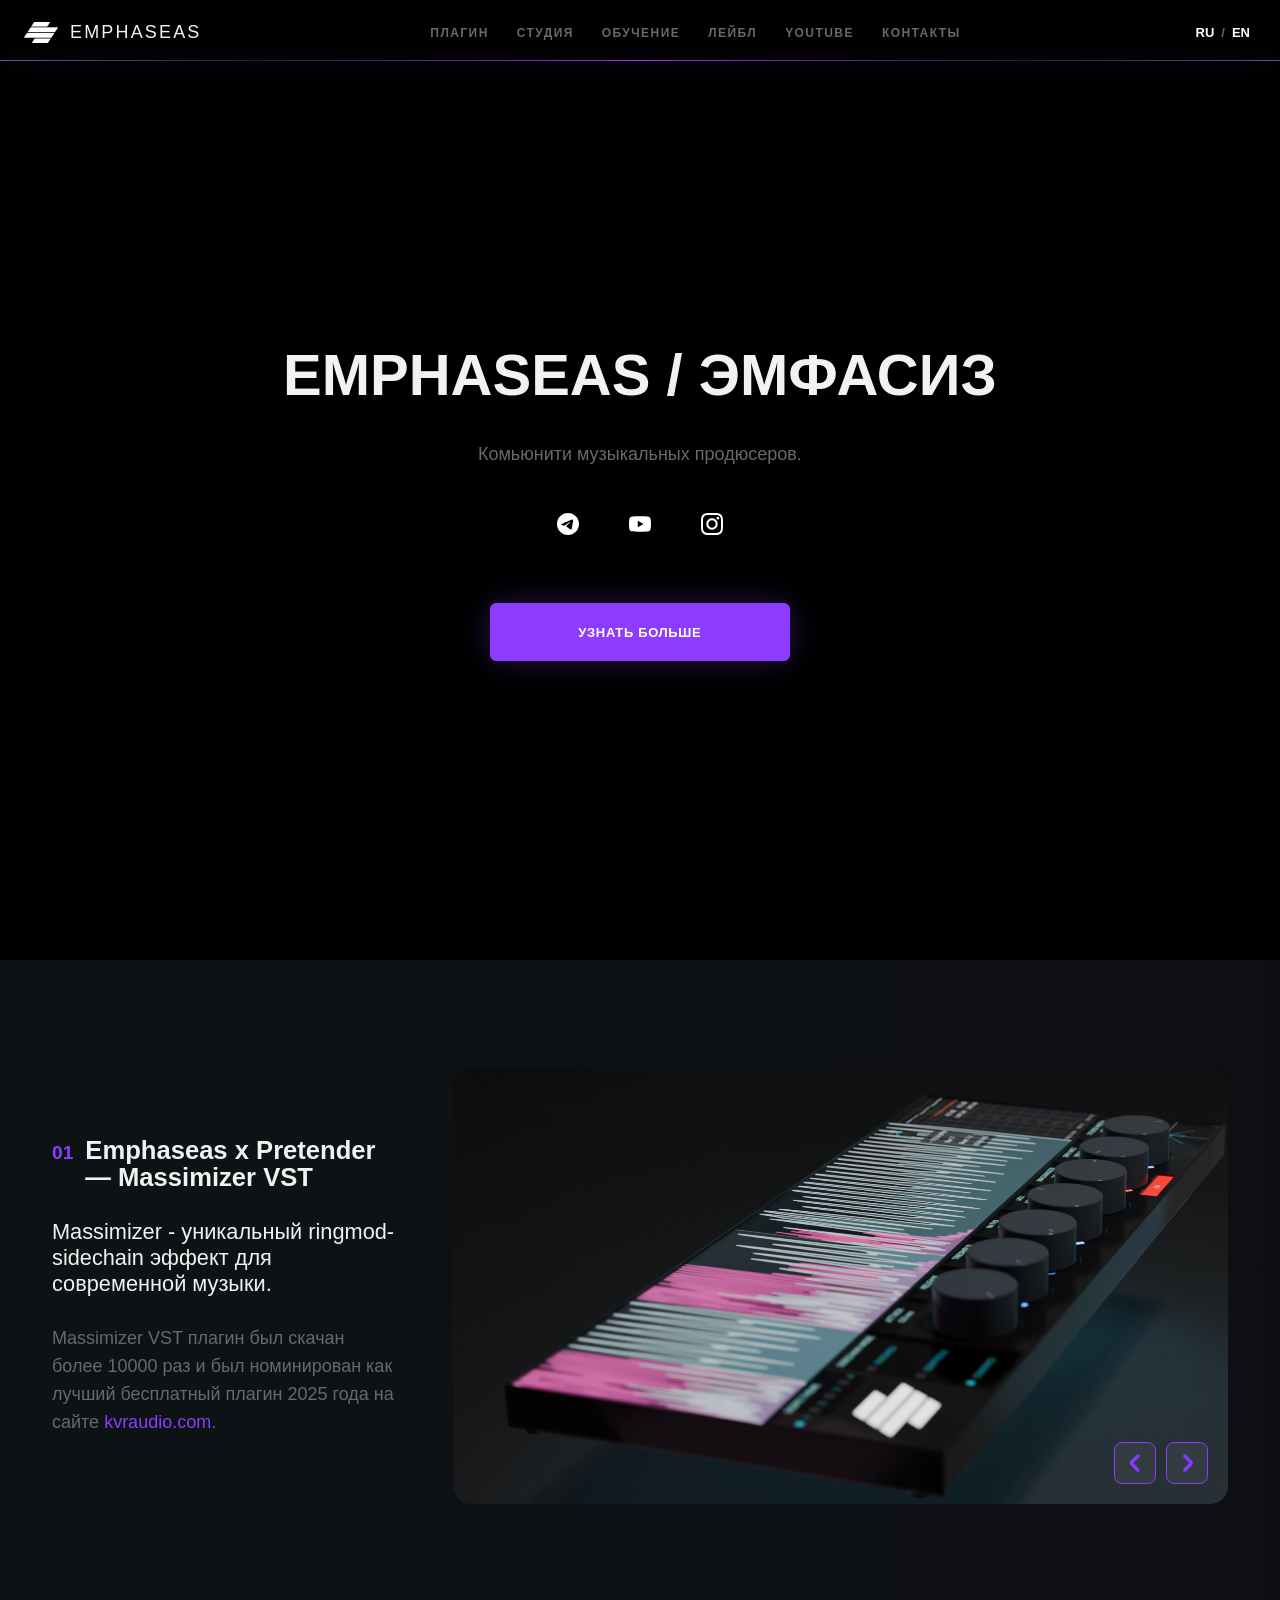
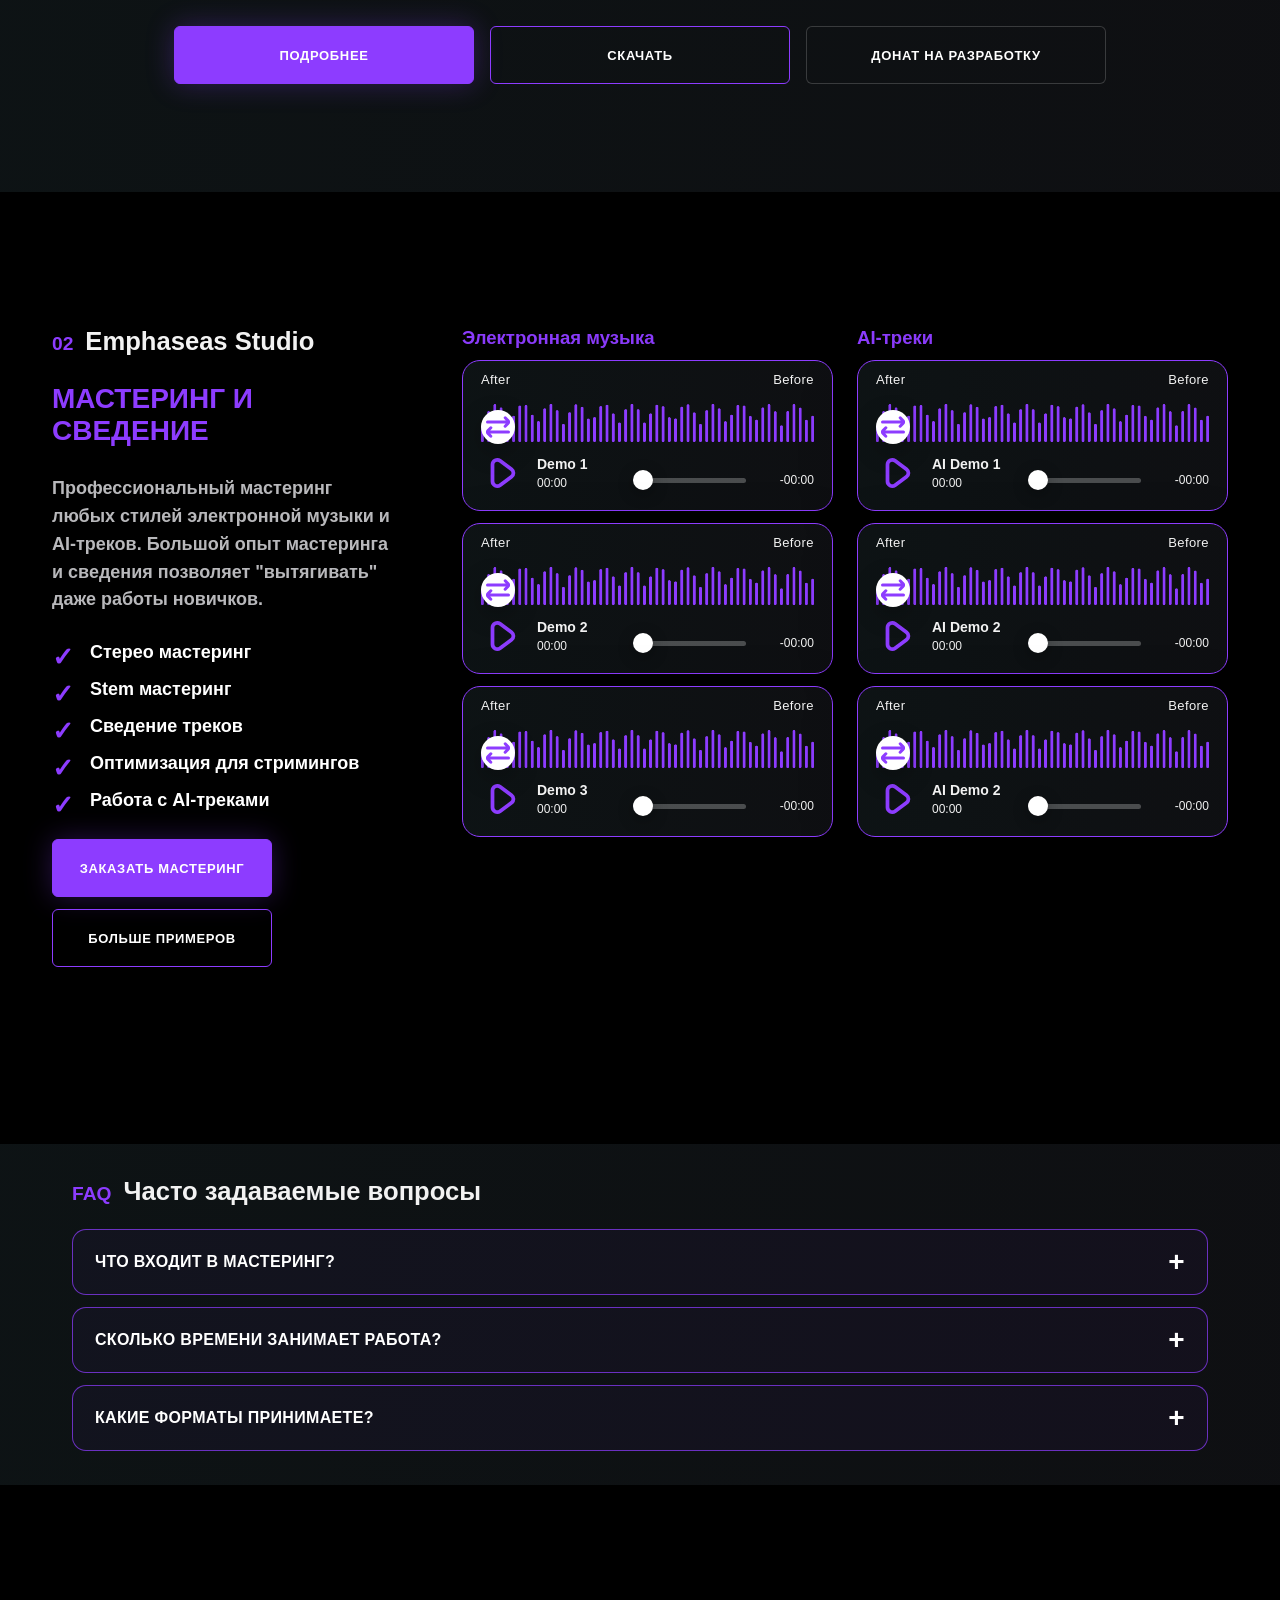
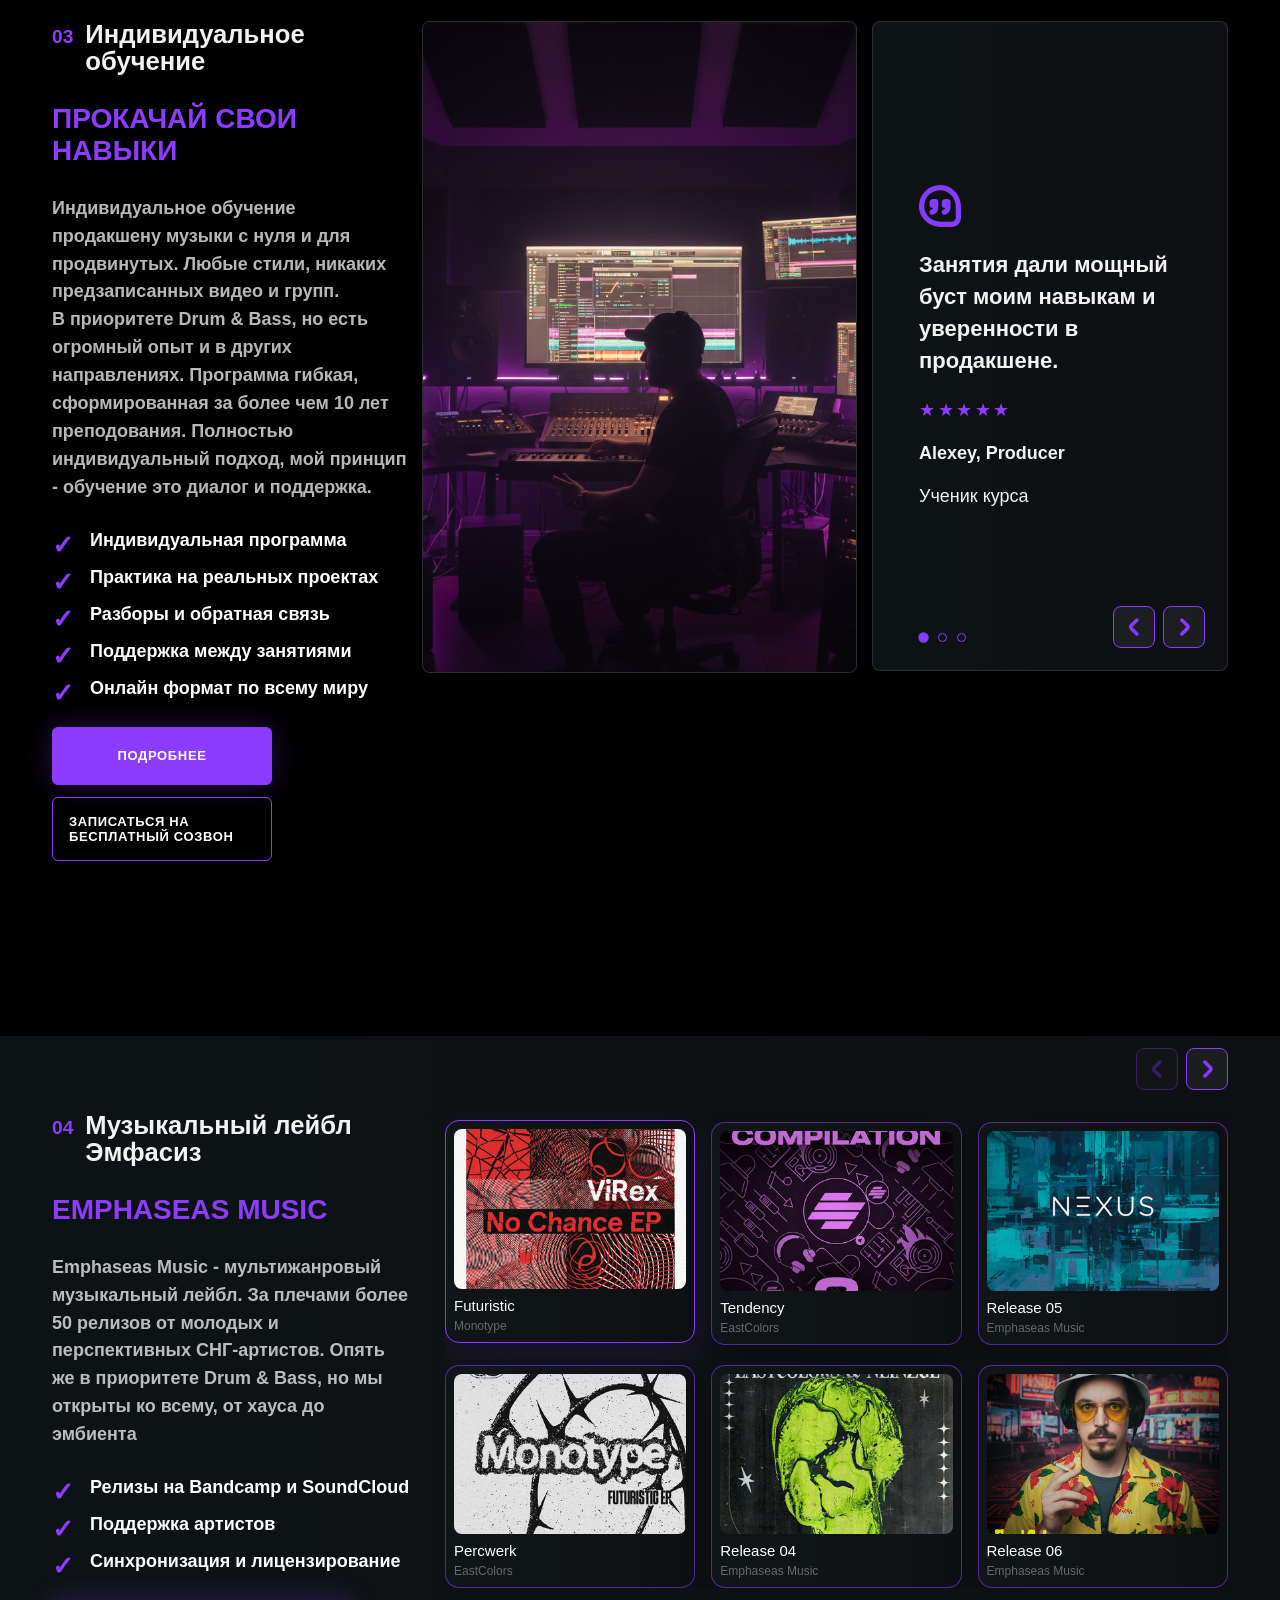
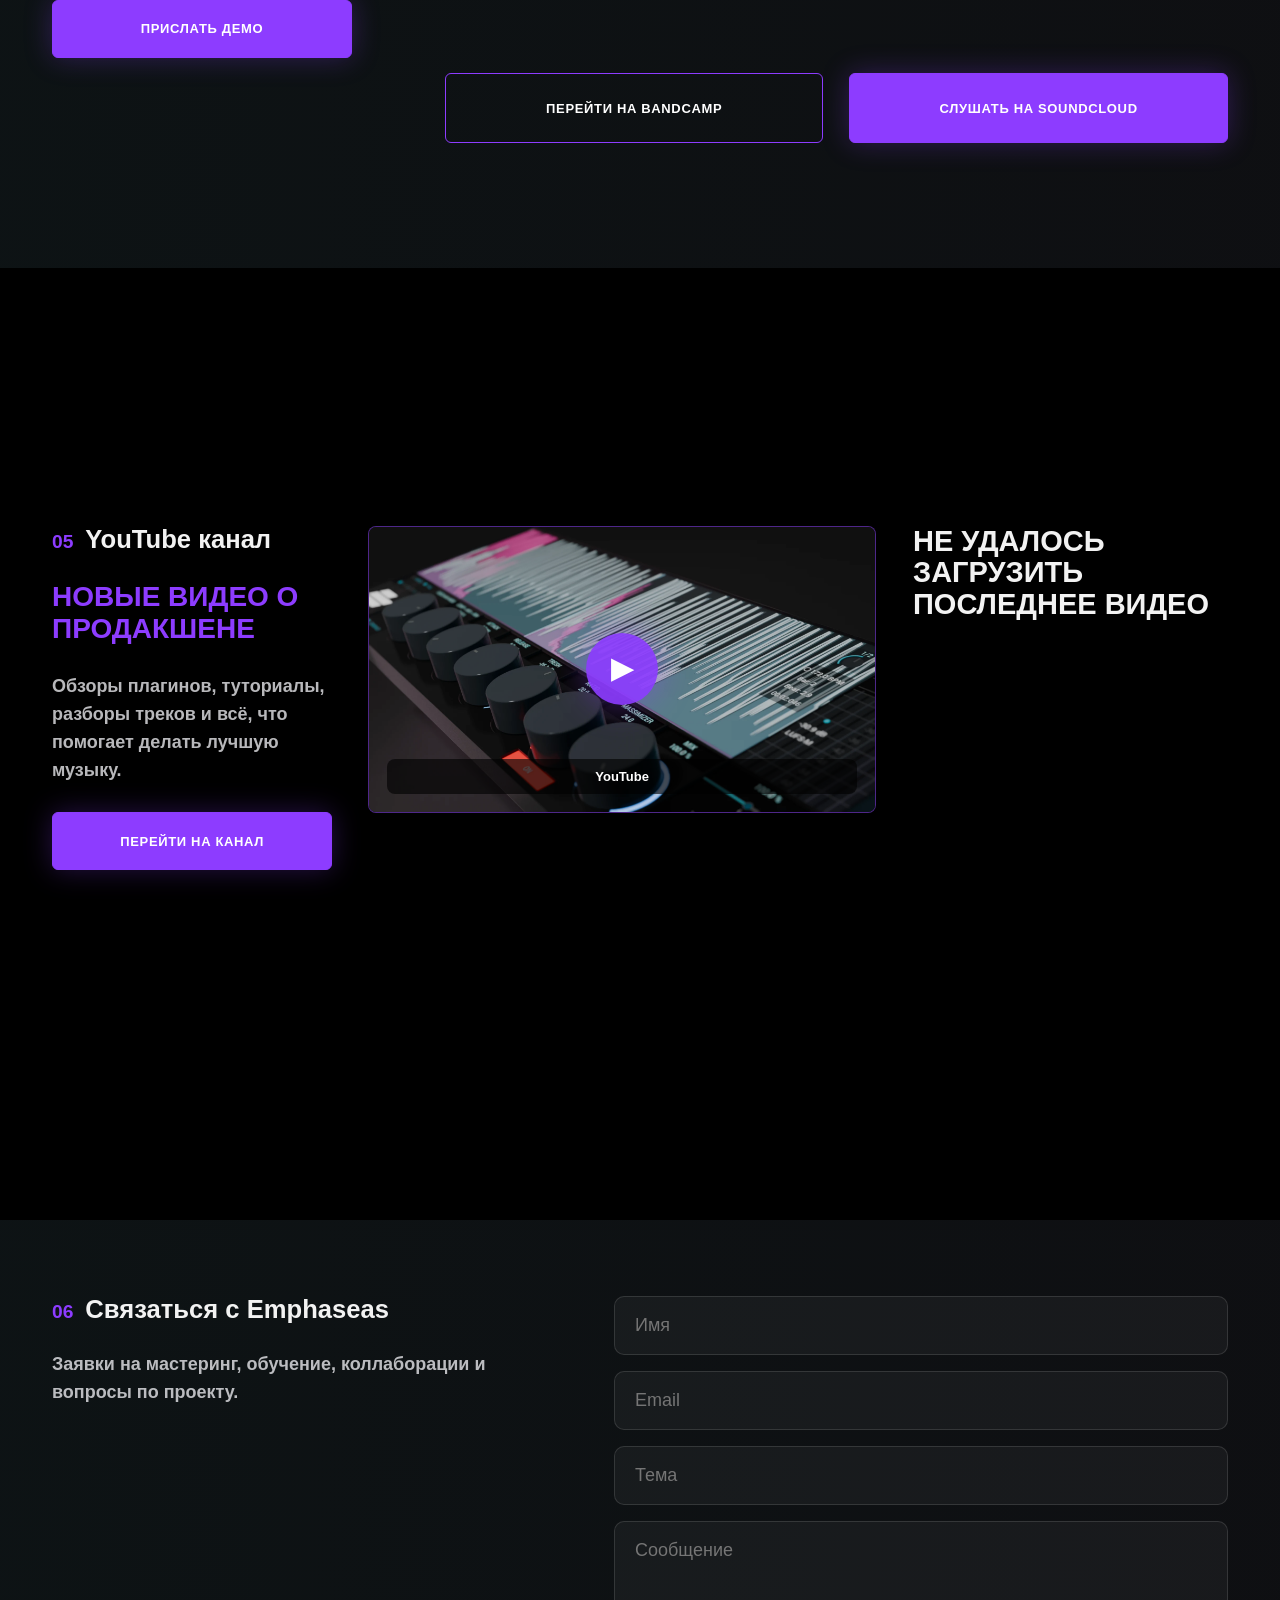
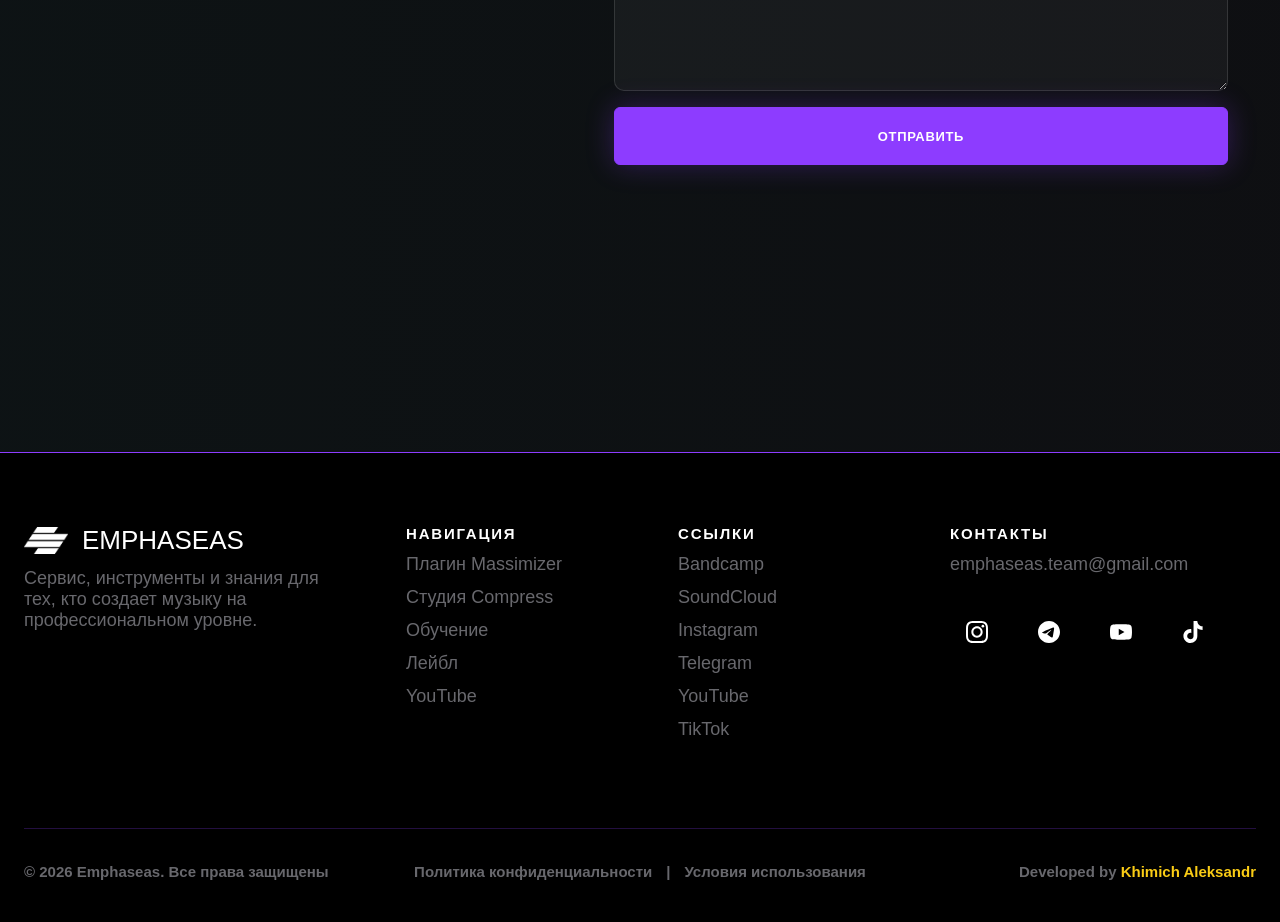
==== commit 665bcd30: "v-1.2" ====
--- a/index.html
+++ b/index.html
@@ -46,6 +46,11 @@
 					<div class="hero_content-flex">
 						<h1 class="hero_title">Emphaseas / Эмфасиз</h1>
 						<p class="hero_text">Комьюнити музыкальных продюсеров.</p>
+						<div class="hero_socials-flex" aria-label="Социальные сети Emphaseas">
+							<a href="https://t.me/emphaseas" target="_blank" rel="noopener" aria-label="Telegram"><img src="assets/icons/telegram.svg" alt="" /></a>
+							<a href="https://www.youtube.com/@emphaseas" target="_blank" rel="noopener" aria-label="YouTube"><img src="assets/icons/youtube.svg" alt="" /></a>
+							<a href="https://www.instagram.com/emphaseas/" target="_blank" rel="noopener" aria-label="Instagram"><img src="assets/icons/instagram.svg" alt="" /></a>
+						</div>
 						<div class="hero_actions-flex">
 							<a class="btn btn_primary" href="#plugin">Узнать больше</a>
 						</div>
@@ -55,8 +60,10 @@
 			<!-- plugin  -->
 			<section class="section plugin" id="plugin">
 				<div class="container plugin_block-grid">
-					<div class="plugin_header-flex">
+					<div class="plugin_info-flex">
 						<h2 class="plugin_title"><span class="text_purple">01</span><span data-i18n="plugin_title">Emphaseas x Pretender — Massimizer VST</span></h2>
+						<p class="plugin_subtitle">Massimizer - уникальный ringmod-sidechain эффект для современной музыки.</p>
+						<p class="plugin_text">Massimizer VST плагин был скачан более 10000 раз и был номинирован как лучший бесплатный плагин 2025 года на сайте <a href="https://kvraudio.com" target="_blank" rel="noopener noreferrer" style="color: var(--purple);">kvraudio.com</a>.</p>
 					</div>
 
 					<div class="plugin_gallery-grid" data-plugin-gallery>
@@ -83,7 +90,7 @@
 					<div class="plugin_actions-flex">
 						<button class="btn btn_primary btn_plugin" type="button" data-modal-open="plugin_modal">Подробнее</button>
 						<a class="btn btn_outline btn_plugin" href="assets/downloads/Massimizer_v1.0.1.zip" download>Скачать</a>
-						<button class="btn btn_ghost btn_plugin" type="button" data-modal-open="donate_modal">Поддержать</button>
+						<button class="btn btn_ghost btn_plugin" type="button" data-modal-open="donate_modal">Донат на разработку</button>
 					</div>
 				</div>
 			</section>
@@ -101,51 +108,102 @@
 							<li>Оптимизация для стримингов</li>
 							<li>Работа с AI-треками</li>
 						</ul>
-						<a class="btn btn_primary btn_section" href="#contacts">Заказать мастеринг</a>
+						<div class="studio_actions-flex">
+							<a class="btn btn_primary btn_section" href="#contacts">Заказать мастеринг</a>
+							<a class="btn btn_outline btn_section" href="https://soundcloud.com/emphaseas/tracks" target="_blank" rel="noopener">Больше примеров</a>
+						</div>
 					</div>
 
 					<div class="mastering_players-flex">
-						<article class="mastering_player" data-mastering-player data-after-src="assets/audio/audio_1.mp3" data-before-src="assets/audio/audio_2.mp3">
-							<div class="mastering_compare">
-								<div class="mastering_compare-labels"><span>After</span><span>Before</span></div>
-								<canvas class="mastering_equalizer" data-equalizer width="760" height="120" aria-hidden="true"></canvas>
-								<input class="mastering_mix" data-mix-slider type="range" min="0" max="100" value="0" aria-label="Переключение After / Before" />
-							</div>
-							<div class="mastering_controls-flex">
-								<button class="mastering_play" type="button" data-play aria-label="Воспроизвести Demo 1"><img src="assets/icons/play_1.svg" alt="" data-play-icon /></button>
-								<div class="mastering_meta"><strong>Demo 1</strong><span data-current>00:00</span></div>
-								<input class="mastering_seek" data-seek type="range" min="0" max="1000" value="0" aria-label="Перемотка Demo 1" />
-								<span class="mastering_remaining" data-remaining>-00:00</span>
-							</div>
-						</article>
-
-						<article class="mastering_player" data-mastering-player data-after-src="assets/audio/audio_1.mp3" data-before-src="assets/audio/audio_2.mp3">
-							<div class="mastering_compare">
-								<div class="mastering_compare-labels"><span>After</span><span>Before</span></div>
-								<canvas class="mastering_equalizer" data-equalizer width="760" height="120" aria-hidden="true"></canvas>
-								<input class="mastering_mix" data-mix-slider type="range" min="0" max="100" value="0" aria-label="Переключение After / Before" />
-							</div>
-							<div class="mastering_controls-flex">
-								<button class="mastering_play" type="button" data-play aria-label="Воспроизвести Demo 2"><img src="assets/icons/play_1.svg" alt="" data-play-icon /></button>
-								<div class="mastering_meta"><strong>Demo 2</strong><span data-current>00:00</span></div>
-								<input class="mastering_seek" data-seek type="range" min="0" max="1000" value="0" aria-label="Перемотка Demo 2" />
-								<span class="mastering_remaining" data-remaining>-00:00</span>
-							</div>
-						</article>
-
-						<article class="mastering_player" data-mastering-player data-after-src="assets/audio/audio_1.mp3" data-before-src="assets/audio/audio_2.mp3">
-							<div class="mastering_compare">
-								<div class="mastering_compare-labels"><span>After</span><span>Before</span></div>
-								<canvas class="mastering_equalizer" data-equalizer width="760" height="120" aria-hidden="true"></canvas>
-								<input class="mastering_mix" data-mix-slider type="range" min="0" max="100" value="0" aria-label="Переключение After / Before" />
-							</div>
-							<div class="mastering_controls-flex">
-								<button class="mastering_play" type="button" data-play aria-label="Воспроизвести Demo 3"><img src="assets/icons/play_1.svg" alt="" data-play-icon /></button>
-								<div class="mastering_meta"><strong>Demo 3</strong><span data-current>00:00</span></div>
-								<input class="mastering_seek" data-seek type="range" min="0" max="1000" value="0" aria-label="Перемотка Demo 3" />
-								<span class="mastering_remaining" data-remaining>-00:00</span>
-							</div>
-						</article>
+						<div class="mastering_group">
+							<h3 class="mastering_group-title">Электронная музыка</h3>
+							<article class="mastering_player" data-mastering-player data-after-src="assets/audio/audio_1.mp3" data-before-src="assets/audio/audio_2.mp3">
+								<div class="mastering_compare">
+									<div class="mastering_compare-labels"><span>After</span><span>Before</span></div>
+									<canvas class="mastering_equalizer" data-equalizer width="760" height="120" aria-hidden="true"></canvas>
+									<input class="mastering_mix" data-mix-slider type="range" min="0" max="100" value="0" aria-label="Переключение After / Before" />
+								</div>
+								<div class="mastering_controls-flex">
+									<button class="mastering_play" type="button" data-play aria-label="Воспроизвести Demo 1"><img src="assets/icons/play_1.svg" alt="" data-play-icon /></button>
+									<div class="mastering_meta"><strong>Demo 1</strong><span data-current>00:00</span></div>
+									<input class="mastering_seek" data-seek type="range" min="0" max="1000" value="0" aria-label="Перемотка Demo 1" />
+									<span class="mastering_remaining" data-remaining>-00:00</span>
+								</div>
+							</article>
+
+							<article class="mastering_player" data-mastering-player data-after-src="assets/audio/audio_1.mp3" data-before-src="assets/audio/audio_2.mp3">
+								<div class="mastering_compare">
+									<div class="mastering_compare-labels"><span>After</span><span>Before</span></div>
+									<canvas class="mastering_equalizer" data-equalizer width="760" height="120" aria-hidden="true"></canvas>
+									<input class="mastering_mix" data-mix-slider type="range" min="0" max="100" value="0" aria-label="Переключение After / Before" />
+								</div>
+								<div class="mastering_controls-flex">
+									<button class="mastering_play" type="button" data-play aria-label="Воспроизвести Demo 2"><img src="assets/icons/play_1.svg" alt="" data-play-icon /></button>
+									<div class="mastering_meta"><strong>Demo 2</strong><span data-current>00:00</span></div>
+									<input class="mastering_seek" data-seek type="range" min="0" max="1000" value="0" aria-label="Перемотка Demo 2" />
+									<span class="mastering_remaining" data-remaining>-00:00</span>
+								</div>
+							</article>
+
+							<article class="mastering_player" data-mastering-player data-after-src="assets/audio/audio_1.mp3" data-before-src="assets/audio/audio_2.mp3">
+								<div class="mastering_compare">
+									<div class="mastering_compare-labels"><span>After</span><span>Before</span></div>
+									<canvas class="mastering_equalizer" data-equalizer width="760" height="120" aria-hidden="true"></canvas>
+									<input class="mastering_mix" data-mix-slider type="range" min="0" max="100" value="0" aria-label="Переключение After / Before" />
+								</div>
+								<div class="mastering_controls-flex">
+									<button class="mastering_play" type="button" data-play aria-label="Воспроизвести Demo 3"><img src="assets/icons/play_1.svg" alt="" data-play-icon /></button>
+									<div class="mastering_meta"><strong>Demo 3</strong><span data-current>00:00</span></div>
+									<input class="mastering_seek" data-seek type="range" min="0" max="1000" value="0" aria-label="Перемотка Demo 3" />
+									<span class="mastering_remaining" data-remaining>-00:00</span>
+								</div>
+							</article>
+						</div>
+
+						<div class="mastering_group">
+							<h3 class="mastering_group-title">AI-треки</h3>
+							<article class="mastering_player" data-mastering-player data-after-src="assets/audio/audio_1.mp3" data-before-src="assets/audio/audio_2.mp3">
+								<div class="mastering_compare">
+									<div class="mastering_compare-labels"><span>After</span><span>Before</span></div>
+									<canvas class="mastering_equalizer" data-equalizer width="760" height="120" aria-hidden="true"></canvas>
+									<input class="mastering_mix" data-mix-slider type="range" min="0" max="100" value="0" aria-label="Переключение After / Before" />
+								</div>
+								<div class="mastering_controls-flex">
+									<button class="mastering_play" type="button" data-play aria-label="Воспроизвести AI Demo 1"><img src="assets/icons/play_1.svg" alt="" data-play-icon /></button>
+									<div class="mastering_meta"><strong>AI Demo 1</strong><span data-current>00:00</span></div>
+									<input class="mastering_seek" data-seek type="range" min="0" max="1000" value="0" aria-label="Перемотка AI Demo 1" />
+									<span class="mastering_remaining" data-remaining>-00:00</span>
+								</div>
+							</article>
+
+							<article class="mastering_player" data-mastering-player data-after-src="assets/audio/audio_1.mp3" data-before-src="assets/audio/audio_2.mp3">
+								<div class="mastering_compare">
+									<div class="mastering_compare-labels"><span>After</span><span>Before</span></div>
+									<canvas class="mastering_equalizer" data-equalizer width="760" height="120" aria-hidden="true"></canvas>
+									<input class="mastering_mix" data-mix-slider type="range" min="0" max="100" value="0" aria-label="Переключение After / Before" />
+								</div>
+								<div class="mastering_controls-flex">
+									<button class="mastering_play" type="button" data-play aria-label="Воспроизвести AI Demo 2"><img src="assets/icons/play_1.svg" alt="" data-play-icon /></button>
+									<div class="mastering_meta"><strong>AI Demo 2</strong><span data-current>00:00</span></div>
+									<input class="mastering_seek" data-seek type="range" min="0" max="1000" value="0" aria-label="Перемотка AI Demo 2" />
+									<span class="mastering_remaining" data-remaining>-00:00</span>
+								</div>
+							</article>
+							
+							<article class="mastering_player" data-mastering-player data-after-src="assets/audio/audio_1.mp3" data-before-src="assets/audio/audio_2.mp3">
+								<div class="mastering_compare">
+									<div class="mastering_compare-labels"><span>After</span><span>Before</span></div>
+									<canvas class="mastering_equalizer" data-equalizer width="760" height="120" aria-hidden="true"></canvas>
+									<input class="mastering_mix" data-mix-slider type="range" min="0" max="100" value="0" aria-label="Переключение After / Before" />
+								</div>
+								<div class="mastering_controls-flex">
+									<button class="mastering_play" type="button" data-play aria-label="Воспроизвести AI Demo 2"><img src="assets/icons/play_1.svg" alt="" data-play-icon /></button>
+									<div class="mastering_meta"><strong>AI Demo 2</strong><span data-current>00:00</span></div>
+									<input class="mastering_seek" data-seek type="range" min="0" max="1000" value="0" aria-label="Перемотка AI Demo 2" />
+									<span class="mastering_remaining" data-remaining>-00:00</span>
+								</div>
+							</article>
+						</div>
 					</div>
 				</div>
 			</section>
@@ -183,7 +241,10 @@
 							<li>Поддержка между занятиями</li>
 							<li>Онлайн формат по всему миру</li>
 						</ul>
-						<a class="btn btn_primary btn_section" href="#contacts">Забронировать free сессию</a>
+						<div class="education_actions-flex">
+							<a class="btn btn_primary btn_section" href="#contacts">Подробнее</a>
+							<a class="btn btn_outline btn_section" href="#contacts">Записаться на бесплатный созвон</a>
+						</div>
 					</div>
 					<div class="education_media"><img src="assets/img/studio.webp" alt="Студия Emphaseas" /></div>
 					<div class="review_card-flex" data-review-slider>
@@ -230,6 +291,7 @@
 							<li>Поддержка артистов</li>
 							<li>Синхронизация и лицензирование</li>
 						</ul>
+						<a class="btn btn_primary btn_section" href="mailto:bookeastcolors@gmail.com?subject=Emphaseas%20Music%20Demo%20Submission">Прислать демо</a>
 					</div>
 					<div class="catalog_block" data-catalog>
 						<div class="catalog_viewport">
@@ -261,7 +323,6 @@
 
 					<div class="youtube_content-flex">
 						<h3 data-youtube-title>Последнее видео загружается</h3>
-						<p data-youtube-description>После загрузки здесь появится описание последнего обычного видео с YouTube-канала. Shorts и стримы не выводятся.</p>
 					</div>
 				</div>
 			</section>
@@ -363,7 +424,7 @@
 				</div>
 
 				<div class="modal_text-content">
-					<p><strong>[RU]</strong> Ваш звук на пределе возможного. Громкость без компромиссов. Чистота без потерь. Контролируемая агрессия.</p>
+					<p>Ваш звук на пределе возможного. Громкость без компромиссов. Чистота без потерь. Контролируемая агрессия.</p>
 					<p>MASSIMIZER — это не просто рингмод сайдчейн компрессор с насыщением, а продуманная система экстремального усиления громкости без клиппинга и сохранением динамики и детализации.</p>
 					<p>Гармоническое уплотнение сигнала без перегрузки по частотам. Темп-синхронизированный осцилограф — точная визуализация формы волны в ритме вашего трека. Многофункциональный измеритель динамики — контроль RMS, пиков и LUFS-M в реальном времени. Гониометр с фазовым анализатором и стереорасширителем — безупречная стереокартина и контроль моносовместимости.</p>
 					<p>MASSIMIZER — профессиональный инструмент для тех, кто не готов жертвовать качеством ради громкости. Используйте тот же секрет, что и ведущие инженеры сведения и мастеринга: контролируемая агрессия и максимальная мощность без клиппинга.</p>
--- a/css/main.css
+++ b/css/main.css
@@ -120,13 +120,45 @@
 	display: flex;
 	padding-block: 48px;
 }
+.reveal {
+	opacity: 0;
+	transform: translate3d(0, 36px, 0);
+	transition:
+		opacity 0.78s ease,
+		transform 0.78s cubic-bezier(0.22, 1, 0.36, 1);
+	transition-delay: var(--reveal-delay, 0ms);
+	will-change: opacity, transform;
+}
+.reveal_from-left {
+	transform: translate3d(-48px, 0, 0);
+}
+.reveal_from-right {
+	transform: translate3d(48px, 0, 0);
+}
+.reveal_from-top {
+	transform: translate3d(0, -34px, 0);
+}
+.reveal_from-bottom {
+	transform: translate3d(0, 42px, 0);
+}
+.reveal.is-visible {
+	opacity: 1;
+	transform: translate3d(0, 0, 0);
+}
+@media (prefers-reduced-motion: reduce) {
+	.reveal {
+		opacity: 1;
+		transform: none;
+		transition: none;
+	}
+}
 .btn {
 	position: relative;
 	display: inline-flex;
 	align-items: center;
 	justify-content: center;
 	min-height: 58px;
-	padding: 16px 24px;
+	padding: 16px 16px;
 	border: 1px solid transparent;
 	border-radius: 6px;
 	overflow: hidden;
@@ -154,18 +186,52 @@
 }
 .btn_outline {
 	border-color: var(--purple);
+	background: linear-gradient(90deg, var(--purple), var(--purple)) 0 0 / 0 100% no-repeat;
+	transition:
+		transform 0.22s ease,
+		filter 0.22s ease,
+		border-color 0.22s ease,
+		background-size 0.32s ease;
 }
 .btn_ghost {
 	border-color: rgba(255, 255, 255, 0.18);
+	background: linear-gradient(90deg, var(--purple), var(--purple)) 0 0 / 0 100% no-repeat;
+	transition:
+		transform 0.22s ease,
+		filter 0.22s ease,
+		border-color 0.22s ease,
+		background-size 0.32s ease;
+}
+.btn_outline:hover,
+.btn_ghost:hover {
+	border-color: var(--purple);
+	background-size: 100% 100%;
 }
 .btn_plugin {
 	max-width: 300px;
 	width: 100%;
 }
 .btn_section {
-	max-width: 350px;
+	max-width: 300px;
 	width: 100%;
 	margin-bottom: 40px;
+}
+.studio_actions-flex {
+	display: flex;
+	gap: 12px;
+	flex-wrap: wrap;
+	margin-bottom: 40px;
+}
+.education_actions-flex {
+	display: flex;
+	gap: 12px;
+	flex-wrap: wrap;
+	margin-bottom: 40px;
+}
+.studio_actions-flex .btn_section,
+.education_actions-flex .btn_section {
+	max-width: 220px;
+	margin-bottom: 0;
 }
 .btn_label {
 	height: 70px;
@@ -315,15 +381,39 @@
 }
 .hero_text {
 	max-width: 680px;
-	margin-bottom: 80px;
+	margin-bottom: 28px;
 	color: var(--grey);
 	line-height: 1.55;
+}
+.hero_socials-flex {
+	display: flex;
+	justify-content: center;
+	gap: 18px;
+	margin-bottom: 52px;
+}
+.hero_socials-flex a {
+	display: grid;
+	place-items: center;
+	width: 54px;
+	height: 54px;
+}
+.hero_socials-flex img {
+	width: 22px;
+	filter: brightness(0) invert(1);
+	transition: filter 0.22s ease, transform 0.22s ease;
+}
+.hero_socials-flex a:hover img {
+	filter: invert(34%) sepia(87%) saturate(5482%) hue-rotate(253deg) brightness(101%) contrast(105%);
+	transform: translateY(-2px);
 }
 .hero_actions-flex {
 	display: flex;
 	gap: 16px;
 	flex-wrap: wrap;
 	justify-content: center;
+}
+.hero_actions-flex .btn {
+	width: 300px;
 }
 .hero .btn_outline {
 	color: var(--text);
@@ -348,9 +438,15 @@
 
 }
 .plugin_block-grid {
-	grid-template-rows: auto 1fr auto;
+	grid-template-columns: 0.8fr 1.8fr;
+	gap: 56px;
+	align-items: center;
+	padding: 28px;
+}
+.plugin_info-flex {
+	display: flex;
+	flex-direction: column;
 	gap: 28px;
-	padding: 16px 28px;
 }
 .plugin_title,
 .studio_title,
@@ -366,6 +462,17 @@
 	font-size: clamp(22px, 2vw, 36px);
 	line-height: 1.05;
 }
+.plugin_subtitle {
+	max-width: 600px;
+	font-family: var(--h1-font);
+	font-size: clamp(20px, 1.7vw, 30px);
+	line-height: 1.2;
+}
+.plugin_text {
+	max-width: 620px;
+	color: var(--grey);
+	line-height: 1.55;
+}
 .youtube_preview,
 .catalog_card {
 	display: grid;
@@ -376,6 +483,7 @@
 }
 
 .plugin_actions-flex {
+	grid-column: 1 / -1;
 	display: flex;
 	justify-content: center;
 	gap: 16px;
@@ -446,31 +554,50 @@
 	padding: 34px 48px;
 }
 .faq_list-flex {
-	display: flex;
-	flex-direction: column;
-	gap: 10px;
+	display: grid;
+	gap: 12px;
 }
 .faq_item {
-	border: 1px solid rgba(141, 60, 255, 0.48);
-	border-radius: 12px;
+	border: 1px solid rgba(141, 60, 255, 0.72);
+	border-radius: 14px;
 	background: rgba(141, 60, 255, 0.045);
 	overflow: hidden;
 }
 .faq_head-flex {
 	display: flex;
+	align-items: center;
 	justify-content: space-between;
+	gap: 20px;
 	width: 100%;
-	padding: 18px 20px;
+	min-height: 64px;
+	padding: 18px 22px;
 	border: 0;
 	background: transparent;
 	color: #fff;
+	font-size: 16px;
 	font-weight: 900;
+	letter-spacing: 0.02em;
 	text-align: left;
+	text-transform: uppercase;
+}
+.faq_head-flex span {
+	color: #fff;
+	font-size: 28px;
+	line-height: 1;
+	transition:
+		transform 0.22s ease,
+		color 0.22s ease;
+}
+.faq_item.is-open .faq_head-flex span {
+	color: var(--purple);
+	transform: rotate(45deg);
 }
 .faq_item p {
 	display: none;
-	padding: 0 20px 18px;
-	color: var(--grey);
+	padding: 0 22px 22px;
+	color: rgba(245, 245, 250, 0.78);
+	font-size: 16px;
+	line-height: 1.65;
 }
 .faq_item.is-open p {
 	display: block;
@@ -677,10 +804,13 @@
 	position: relative;
 	z-index: 1;
 	width: min(720px, 100%);
+	max-height: calc(100vh - 48px);
+	overflow-y: auto;
 	padding: 42px;
 	border: 1px solid var(--border);
 	border-radius: 24px;
 	background: #08040f;
+	overscroll-behavior: contain;
 }
 .modal_close {
 	position: absolute;
@@ -698,6 +828,30 @@
 	:root {
 		--section-height: auto;
 		--section-gap: 70px;
+	}
+	body {
+		font-size: 15px;
+	}
+	.text_purple {
+		font-size: clamp(16px, 1.4vw, 23px);
+	}
+	.plugin_title,
+	.studio_title,
+	.education_title,
+	.label_title,
+	.youtube_title,
+	.contacts_title,
+	.faq_title {
+		font-size: clamp(20px, 1.8vw, 31px);
+	}
+	.studio_subtitle,
+	.education_subtitle,
+	.label_subtitle,
+	.youtube_subtitle {
+		font-size: clamp(20px, 2vw, 24px);
+	}
+	.review_text {
+		font-size: 18px;
 	}
 	.header_burger-flex {
 		display: grid;
@@ -945,9 +1099,19 @@
 }
 
 @media (max-width: 680px) {
+	.modal {
+		align-items: flex-start;
+		padding: 14px;
+		overflow-y: auto;
+	}
+
+	.modal_body {
+		max-height: calc(100dvh - 28px);
+	}
+
 	.modal_body-large,
 	.modal_body-donate {
-		padding: 30px 22px;
+		padding: 52px 22px 30px;
 	}
 
 	.modal_eyebrow {
--- a/css/plugin.css
+++ b/css/plugin.css
@@ -2,15 +2,19 @@
 .plugin_gallery-grid {
 	position: relative;
 	display: grid;
-	height: 570px;
+	width: 100%;
+	max-width: 980px;
+	aspect-ratio: var(--plugin-gallery-ratio, 2.08 / 1);
+	justify-self: end;
 	border-radius: 18px;
 	overflow: hidden;
-	background: rgba(255, 255, 255, 0.045);
+	background: transparent;
 }
 
 .plugin_gallery-card {
 	grid-area: 1 / 1;
-	display: block;
+	display: grid;
+	place-items: center;
 	width: 100%;
 	height: 100%;
 	opacity: 0;
@@ -20,7 +24,9 @@
 		opacity 0.35s ease,
 		visibility 0.35s ease;
 }
-
+.plugin_gallery-card video.plugin_gallery-media {
+	background: #000;
+}
 .plugin_gallery-card.is-active {
 	opacity: 1;
 	visibility: visible;
@@ -31,7 +37,8 @@
 	width: 100%;
 	height: 100%;
 	object-fit: contain;
-	background: #000;
+	object-position: center;
+	background: transparent;
 }
 
 .plugin_gallery-card img.plugin_gallery-media {
@@ -52,16 +59,26 @@
 }
 
 @media (max-width: 1180px) {
-	.plugin_gallery-grid,
-	.plugin_gallery-media {
-		max-height: 360px;
+	.plugin_block-grid {
+		grid-template-columns: 1fr;
+		gap: 32px;
+	}
+
+	.plugin_gallery-grid {
+		justify-self: stretch;
+		max-width: none;
+	}
+
+	.plugin_gallery-grid {
+		aspect-ratio: var(--plugin-gallery-ratio, 2.08 / 1);
+		max-height: none;
 	}
 }
 
 @media (max-width: 680px) {
-	.plugin_gallery-grid,
-	.plugin_gallery-media {
-		max-height: 260px;
+	.plugin_gallery-grid {
+		aspect-ratio: var(--plugin-gallery-ratio, 2.08 / 1);
+		max-height: none;
 	}
 
 	.plugin_gallery-nav-flex {
--- a/css/mastering.css
+++ b/css/mastering.css
@@ -1,14 +1,27 @@
 /* Block 02: before / after audio players */
 .mastering_players-flex {
+	display: grid;
+	grid-template-columns: repeat(2, minmax(0, 1fr));
+	gap: 24px;
+}
+
+.mastering_group {
 	display: flex;
 	flex-direction: column;
-	gap: 16px;
+	gap: 12px;
+}
+
+.mastering_group-title {
+	font-family: var(--h1-font);
+	font-size: clamp(18px, 1.45vw, 28px);
+	line-height: 1.1;
+	color: var(--purple);
 }
 
 .mastering_player {
 	overflow: hidden;
 	border: 1px solid var(--purple);
-	border-radius: 22px;
+	border-radius: 18px;
 	background: var(--card);
 	color: var(--text);
 	box-shadow: 0 18px 56px rgba(0, 0, 0, 0.28);
@@ -16,7 +29,7 @@
 
 .mastering_compare {
 	position: relative;
-	padding: 18px 30px 10px;
+	padding: 12px 18px 8px;
 }
 
 .mastering_compare-labels {
@@ -24,7 +37,7 @@
 	justify-content: space-between;
 	align-items: center;
 	margin-bottom: 4px;
-	font-size: clamp(18px, 1.45vw, 28px);
+	font-size: clamp(13px, 0.95vw, 18px);
 	line-height: 1;
 	letter-spacing: 0.03em;
 	color: var(--text);
@@ -33,16 +46,16 @@
 .mastering_equalizer {
 	display: block;
 	width: 100%;
-	height: 76px;
+	height: 52px;
 }
 
 .mastering_mix {
 	position: absolute;
-	left: 30px;
-	right: 30px;
-	bottom: 8px;
-	width: calc(100% - 60px);
-	height: 94px;
+	left: 18px;
+	right: 18px;
+	bottom: 6px;
+	width: calc(100% - 36px);
+	height: 68px;
 	margin: 0;
 	appearance: none;
 	-webkit-appearance: none;
@@ -62,8 +75,8 @@
 }
 
 .mastering_mix::-webkit-slider-thumb {
-	width: 46px;
-	height: 46px;
+	width: 34px;
+	height: 34px;
 	border: 0;
 	border-radius: 50%;
 	appearance: none;
@@ -73,8 +86,8 @@
 }
 
 .mastering_mix::-moz-range-thumb {
-	width: 46px;
-	height: 46px;
+	width: 34px;
+	height: 34px;
 	border: 0;
 	border-radius: 50%;
 	background: #fff url("../assets/icons/exchange.svg") center / 24px 24px no-repeat;
@@ -83,17 +96,17 @@
 
 .mastering_controls-flex {
 	display: grid;
-	grid-template-columns: 74px 112px minmax(140px, 1fr) 82px;
+	grid-template-columns: 46px 86px minmax(90px, 1fr) 58px;
 	align-items: center;
-	gap: 18px;
-	padding: 4px 30px 24px;
+	gap: 10px;
+	padding: 2px 18px 16px;
 }
 
 .mastering_play {
 	display: grid;
 	place-items: center;
-	width: 66px;
-	height: 66px;
+	width: 42px;
+	height: 42px;
 	border: 0;
 	border-radius: 0;
 	background: transparent;
@@ -109,22 +122,22 @@
 }
 
 .mastering_play img {
-	width: 46px;
-	height: 46px;
+	width: 32px;
+	height: 32px;
 	pointer-events: none;
 }
 
 .mastering_meta {
 	display: flex;
 	flex-direction: column;
-	gap: 10px;
+	gap: 6px;
 	min-width: 0;
 	color: var(--text);
 }
 
 .mastering_meta strong {
 	font-family: var(--h1-font);
-	font-size: clamp(22px, 1.85vw, 34px);
+	font-size: clamp(14px, 1vw, 18px);
 	line-height: 1;
 	white-space: nowrap;
 	color: var(--text);
@@ -132,7 +145,7 @@
 
 .mastering_meta span,
 .mastering_remaining {
-	font-size: clamp(17px, 1.35vw, 26px);
+	font-size: clamp(12px, 0.9vw, 16px);
 	line-height: 1;
 	font-variant-numeric: tabular-nums;
 	color: var(--text);
@@ -140,8 +153,8 @@
 
 .mastering_seek {
 	width: 100%;
-	height: 28px;
-	margin: 24px 0 0;
+	height: 20px;
+	margin: 14px 0 0;
 	appearance: none;
 	-webkit-appearance: none;
 	background: transparent;
@@ -150,21 +163,21 @@
 }
 
 .mastering_seek::-webkit-slider-runnable-track {
-	height: 7px;
+	height: 5px;
 	border-radius: 999px;
 	background: linear-gradient(90deg, var(--purple) 0 var(--progress), rgba(255, 255, 255, 0.25) var(--progress) 100%);
 }
 
 .mastering_seek::-moz-range-track {
-	height: 7px;
+	height: 5px;
 	border-radius: 999px;
 	background: linear-gradient(90deg, var(--purple) 0 var(--progress), rgba(255, 255, 255, 0.25) var(--progress) 100%);
 }
 
 .mastering_seek::-webkit-slider-thumb {
-	width: 28px;
-	height: 28px;
-	margin-top: -10.5px;
+	width: 20px;
+	height: 20px;
+	margin-top: -7.5px;
 	border: 0;
 	border-radius: 50%;
 	appearance: none;
@@ -174,8 +187,8 @@
 }
 
 .mastering_seek::-moz-range-thumb {
-	width: 28px;
-	height: 28px;
+	width: 20px;
+	height: 20px;
 	border: 0;
 	border-radius: 50%;
 	background: #fff;
@@ -183,12 +196,16 @@
 }
 
 .mastering_remaining {
-	margin-top: 24px;
+	margin-top: 14px;
 	text-align: right;
 	white-space: nowrap;
 }
 
 @media (max-width: 980px) {
+	.mastering_players-flex {
+		grid-template-columns: 1fr;
+	}
+
 	.mastering_controls-flex {
 		grid-template-columns: 62px 1fr auto;
 		gap: 14px;
--- a/css/catalog.css
+++ b/css/catalog.css
@@ -23,8 +23,23 @@
 
 .label_block-grid {
 	grid-template-columns: 0.78fr 1.7fr;
-	grid-template-rows: 1fr auto;
+	grid-template-rows: auto auto;
 	gap: 34px;
+	align-items: start;
+}
+
+.label_info-flex {
+	grid-row: 1 / 3;
+}
+
+.catalog_block {
+	grid-column: 2;
+	grid-row: 1;
+}
+
+.label_links-flex {
+	grid-column: 2;
+	grid-row: 2;
 }
 
 .catalog_arrows-flex {
@@ -103,6 +118,10 @@
 		opacity 0.3s ease;
 }
 
+body.catalog-player-visible {
+	padding-bottom: calc(var(--catalog-player-height, 60px) + 20px);
+}
+
 .catalog_player.is-visible {
 	transform: translateY(0);
 	opacity: 1;
@@ -239,17 +258,24 @@
 
 	.label_info-flex {
 		order: 1;
+		grid-column: auto;
+		grid-row: auto;
+		min-width: 0;
 	}
 
 	.catalog_block {
 		order: 2;
+		grid-column: auto;
+		grid-row: auto;
 		width: 100%;
 		min-width: 0;
+		max-width: 100%;
 	}
 
 	.label_links-flex {
 		order: 3;
 		grid-column: auto;
+		grid-row: auto;
 		display: grid;
 		grid-template-columns: 1fr;
 		gap: 14px;
@@ -258,6 +284,7 @@
 
 	.catalog_viewport {
 		width: 100%;
+		max-width: 100%;
 		overflow: hidden;
 	}
 
@@ -274,7 +301,7 @@
 	}
 
 	.catalog_release-cover {
-		height: 230px;
+		height: 160px;
 	}
 
 	.catalog_arrows-flex {
@@ -286,6 +313,112 @@
 
 @media (max-width: 420px) {
 	.catalog_release-cover {
-		height: 190px;
-	}
-}
+		height: 150px;
+	}
+}
+
+@media (max-width: 520px) {
+	.catalog_player {
+		height: auto;
+	}
+
+	.catalog_player-inner {
+		position: relative;
+		display: grid;
+		grid-template-columns: 42px minmax(0, 1fr) 42px;
+		grid-template-areas:
+			"cover info ."
+			"controls controls controls"
+			"time seek left";
+		gap: 8px 10px;
+		min-height: 128px;
+		padding: 12px 48px 14px;
+	}
+
+	.catalog_player-cover {
+		grid-area: cover;
+		width: 44px;
+		height: 44px;
+	}
+
+	.catalog_player-info {
+		grid-area: info;
+		flex: none;
+		text-align: center;
+	}
+
+	.catalog_player-controls {
+		grid-area: controls;
+		gap: 2px;
+		justify-content: center;
+	}
+
+	.catalog_player-control-btn {
+		width: 28px;
+		height: 28px;
+	}
+
+	.catalog_player-control-btn img {
+		width: 21px;
+		height: 21px;
+	}
+
+	.catalog_player-time {
+		width: auto;
+		font-size: 12px;
+	}
+
+	.catalog_player-time[data-catalog-player-current] {
+		grid-area: time;
+		text-align: right;
+	}
+
+	.catalog_player-time[data-catalog-player-left] {
+		grid-area: left;
+		text-align: right;
+	}
+
+	.catalog_player-seek {
+		grid-area: seek;
+		width: 100%;
+		height: 10px;
+		min-width: 0;
+	}
+
+	.catalog_player-close-btn {
+		position: absolute;
+		top: 8px;
+		right: 10px;
+		width: 30px;
+		height: 30px;
+	}
+}
+
+@media (max-width: 380px) {
+	.catalog_player-inner {
+		grid-template-columns: 38px minmax(0, 1fr) 38px;
+		grid-template-areas:
+			"cover info ."
+			"controls controls controls"
+			"time seek left";
+		min-height: 132px;
+		padding: 12px 42px 14px;
+	}
+
+	.catalog_player-cover {
+		width: 40px;
+		height: 40px;
+	}
+
+	.catalog_player-controls {
+		justify-content: center;
+	}
+
+	.catalog_player-seek {
+		height: 12px;
+	}
+
+	.catalog_player-time[data-catalog-player-left] {
+		text-align: left;
+	}
+}
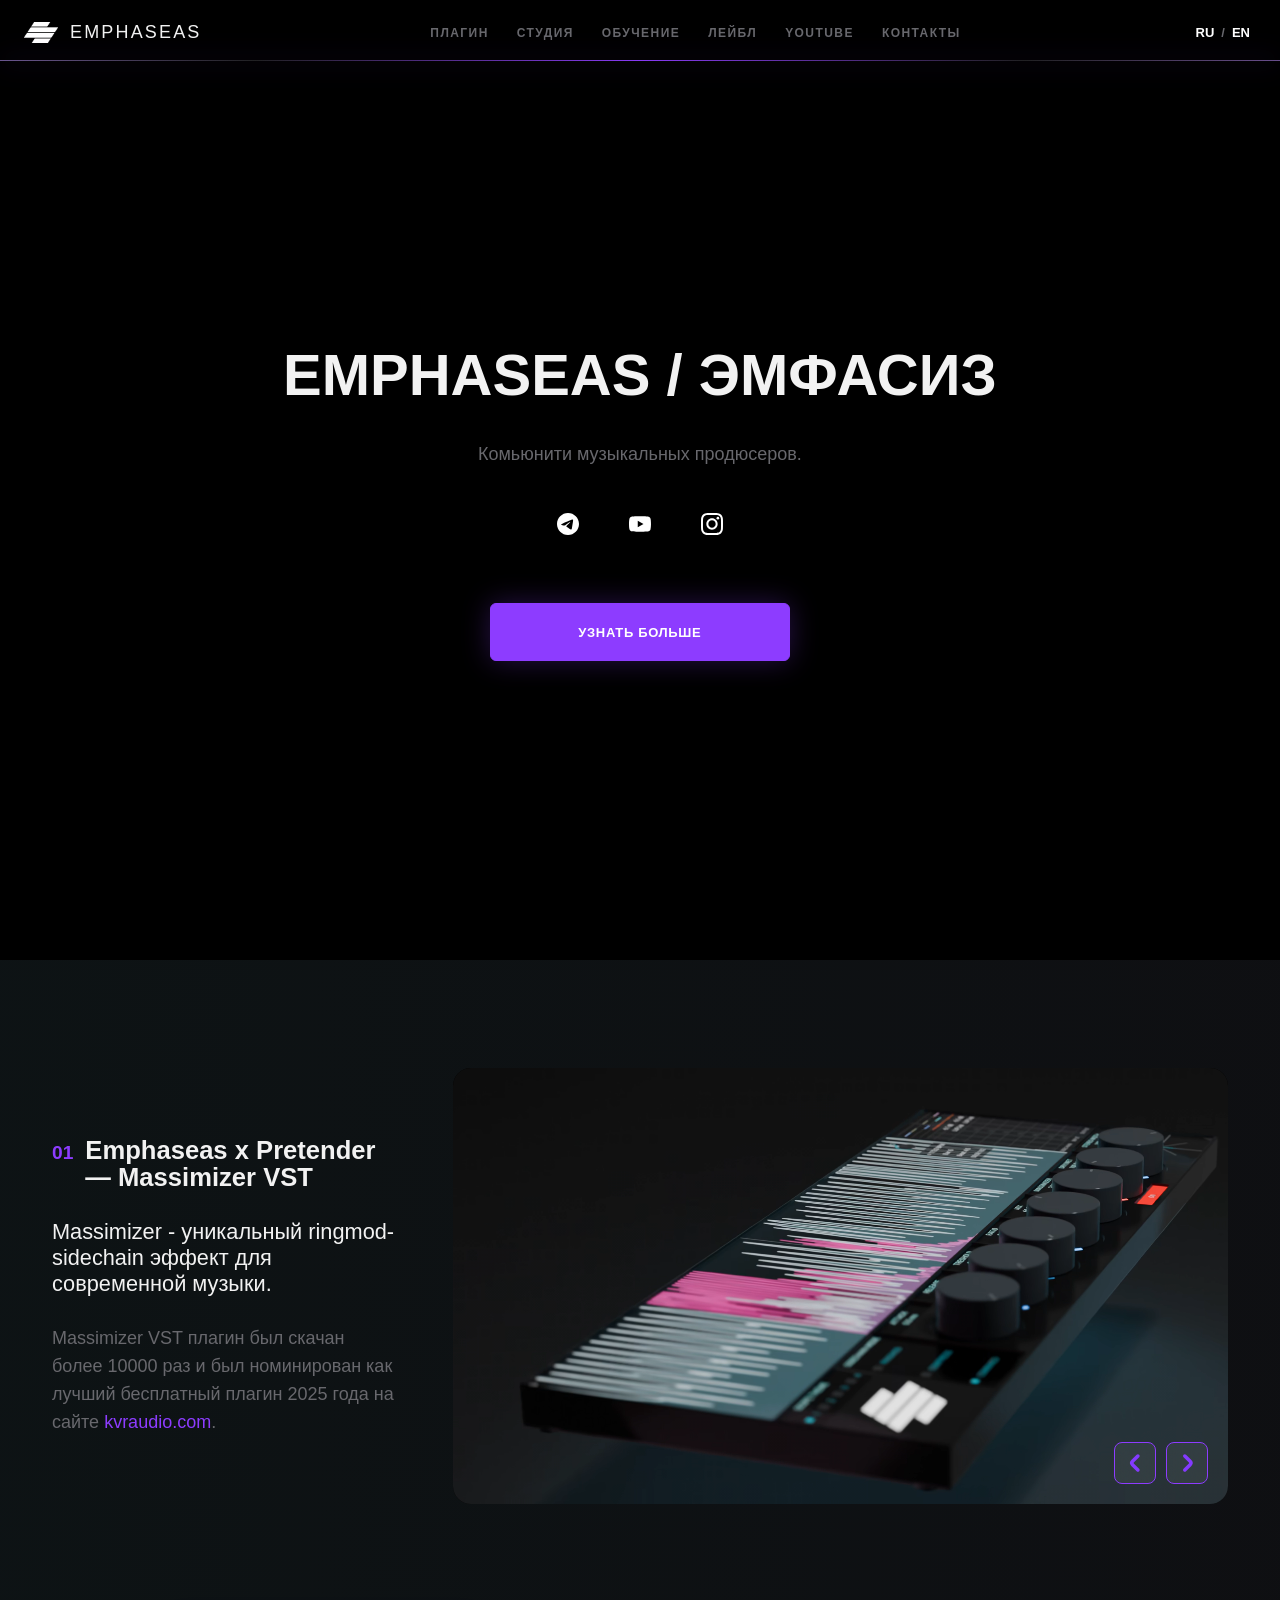
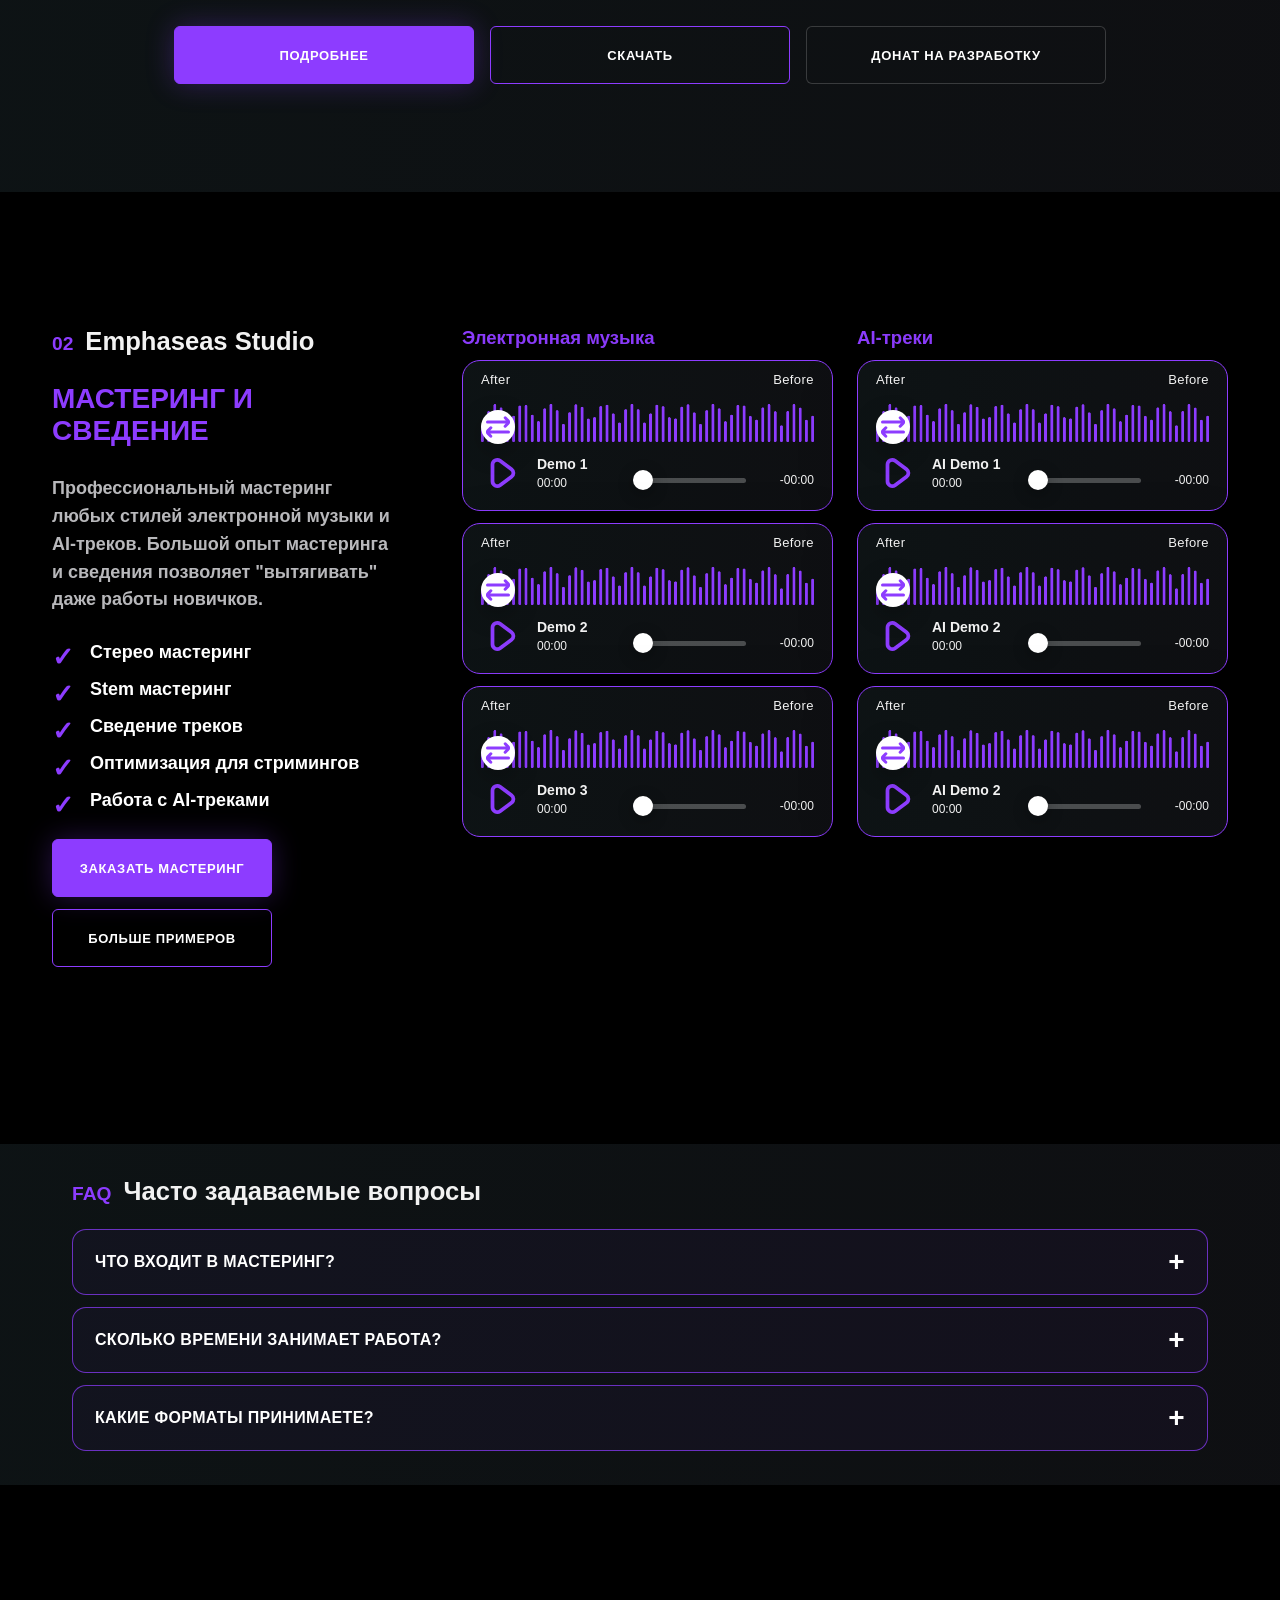
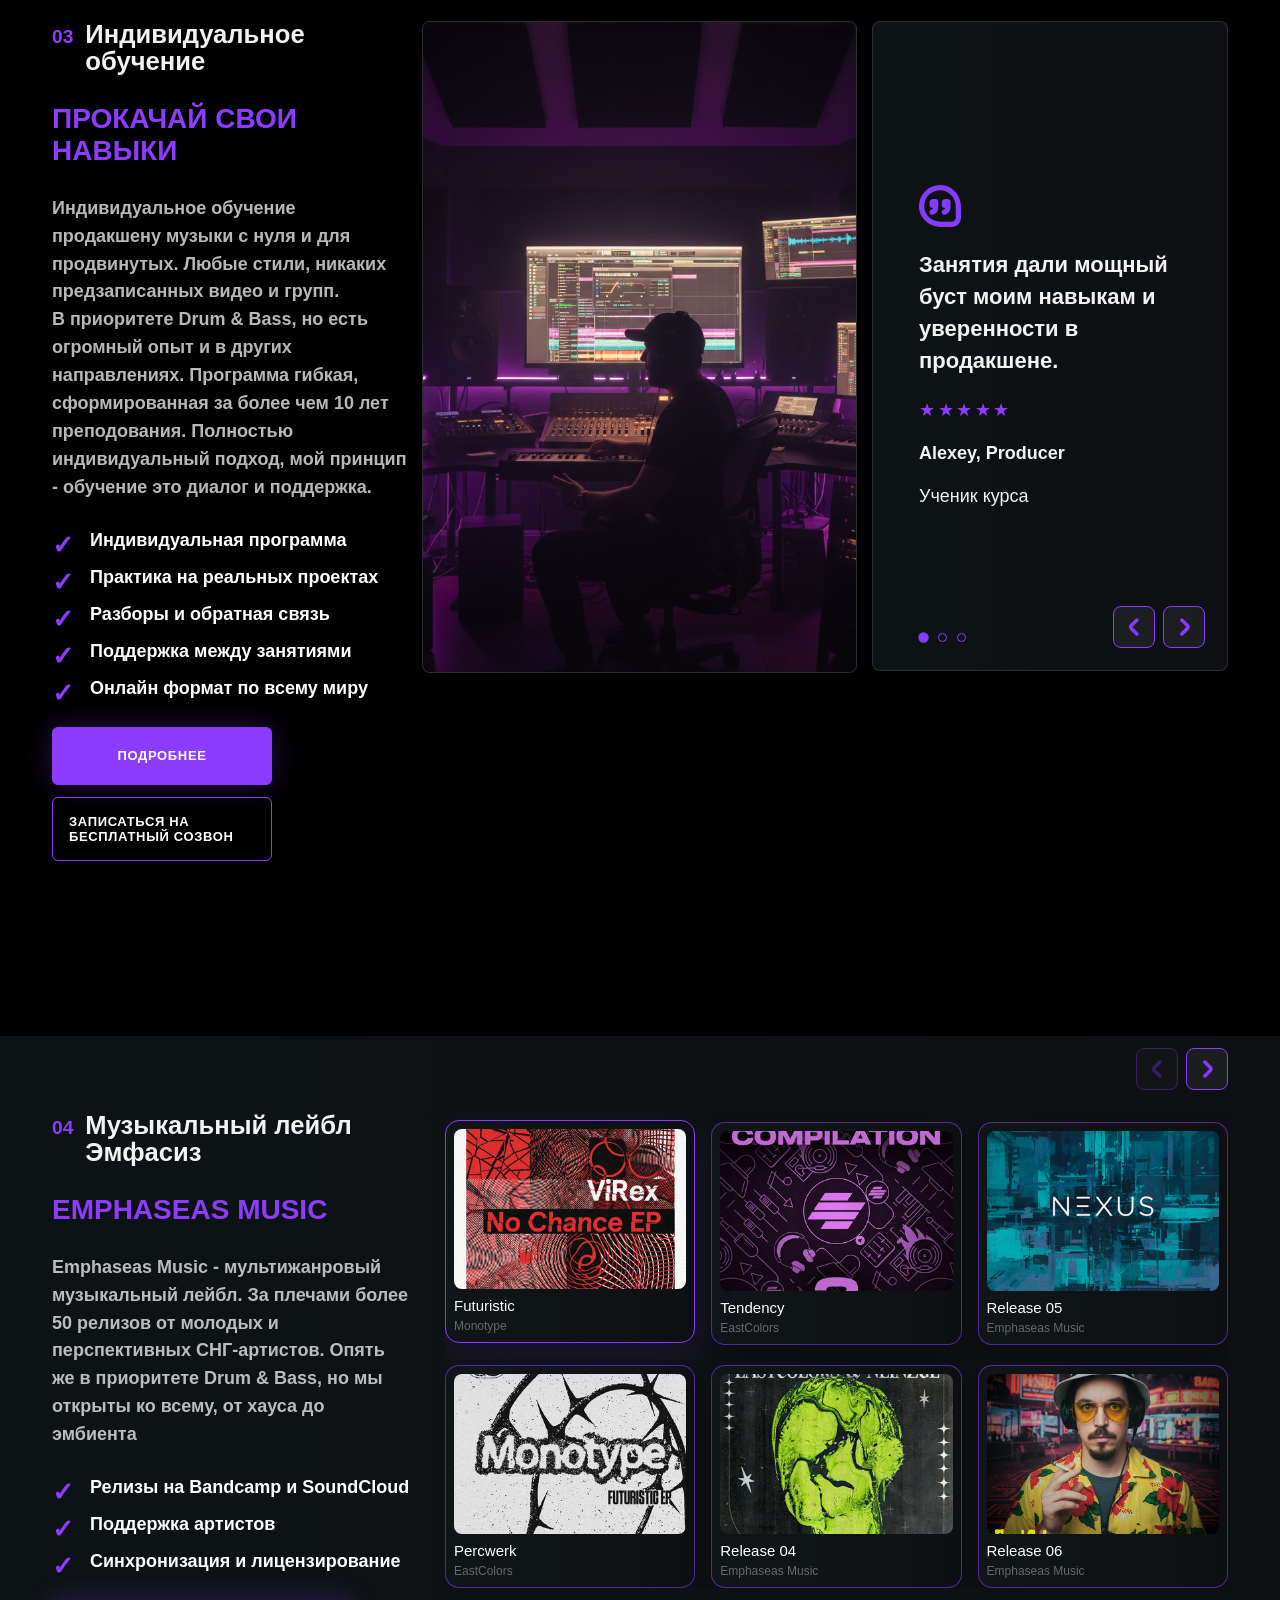
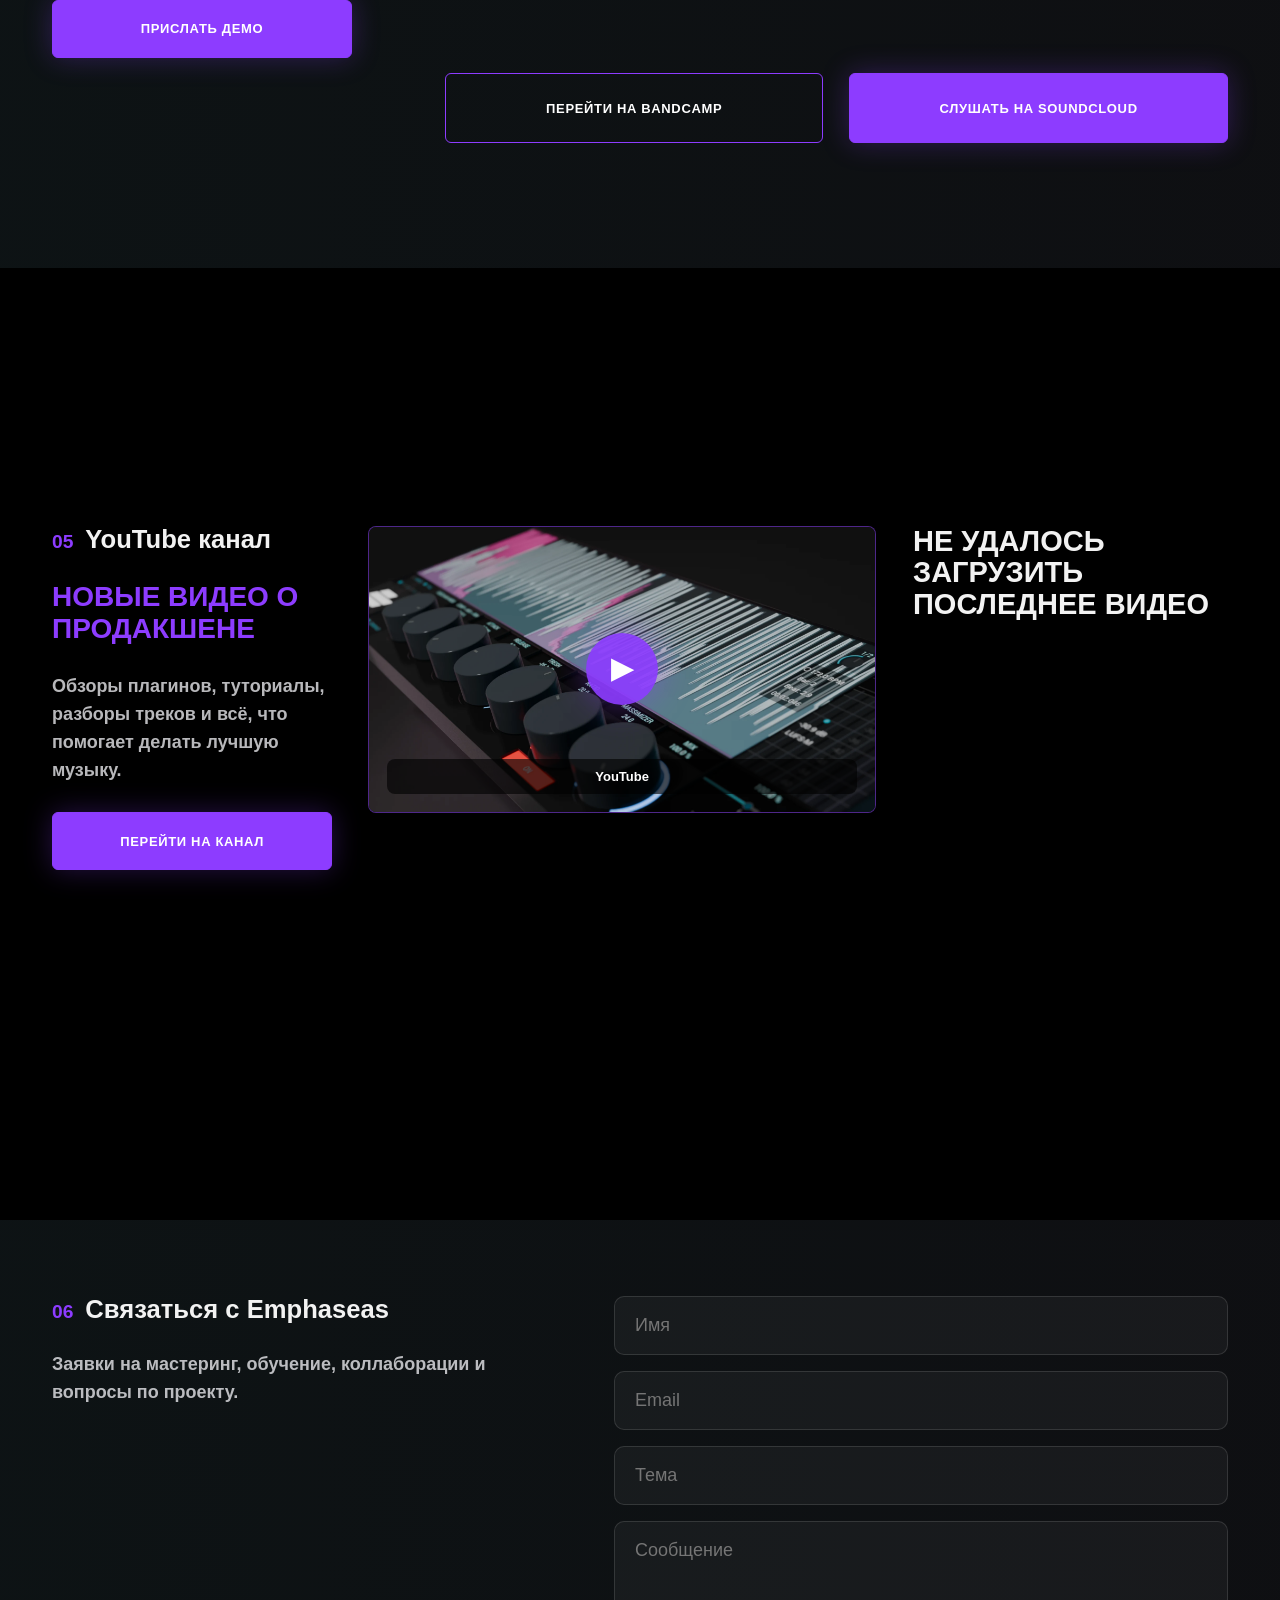
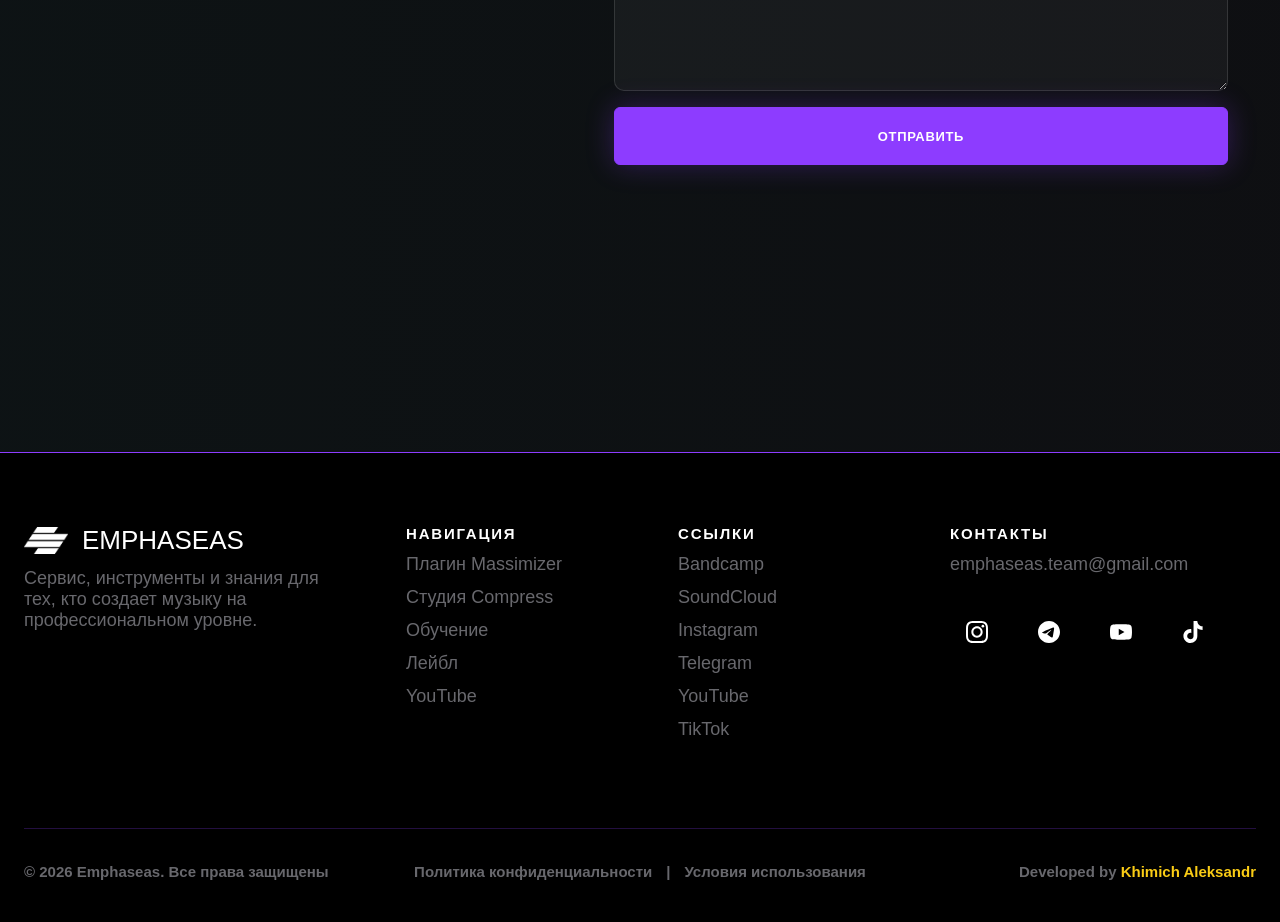
==== commit 2e644016: "v.1.3.terms" ====
--- a/index.html
+++ b/index.html
@@ -189,7 +189,7 @@
 									<span class="mastering_remaining" data-remaining>-00:00</span>
 								</div>
 							</article>
-							
+
 							<article class="mastering_player" data-mastering-player data-after-src="assets/audio/audio_1.mp3" data-before-src="assets/audio/audio_2.mp3">
 								<div class="mastering_compare">
 									<div class="mastering_compare-labels"><span>After</span><span>Before</span></div>
@@ -394,7 +394,7 @@
 				</div>
 				<div class="footer_bottom-grid">
 					<p>© 2026 Emphaseas. Все права защищены</p>
-					<div><a href="#">Политика конфиденциальности</a><span>|</span><a href="#">Условия использования</a></div>
+					<div><a href="#privacy_modal" data-modal-open="privacy_modal">Политика конфиденциальности</a><span>|</span><a href="#terms_modal" data-modal-open="terms_modal">Условия использования</a></div>
 					<p>Developed by <a href="https://khimichdev.ru">Khimich Aleksandr</a></p>
 				</div>
 			</div>
@@ -468,6 +468,117 @@
 			</div>
 		</div>
 
+		<div class="modal modal_legal" id="privacy_modal" aria-hidden="true">
+			<div class="modal_overlay" data-modal-close></div>
+			<div class="modal_body modal_body-large modal_body-legal">
+				<button class="modal_close" type="button" data-modal-close aria-label="Закрыть">×</button>
+				<h3>Политика конфиденциальности</h3>
+				<div class="modal_text-content modal_legal-content">
+					<p><strong>Дата вступления в силу:</strong> 29 июня 2026 года</p>
+					<h4>1. Общие положения</h4>
+					<p>Настоящая Политика конфиденциальности определяет порядок обработки персональных данных пользователей сайта <strong>Emphaseas</strong> (https://emphaseas.ru).</p>
+					<p>Используя сайт, вы подтверждаете согласие с настоящей Политикой.</p>
+					<h4>2. Какие данные мы собираем</h4>
+					<p>При использовании сайта могут обрабатываться:</p>
+					<ul>
+						<li>имя;</li>
+						<li>адрес электронной почты;</li>
+						<li>содержание сообщения, отправленного через форму обратной связи;</li>
+						<li>IP-адрес;</li>
+						<li>тип браузера;</li>
+						<li>информация об устройстве;</li>
+						<li>файлы Cookie;</li>
+						<li>техническая информация о посещении страниц.</li>
+					</ul>
+					<h4>3. Цели обработки данных</h4>
+					<p>Персональные данные используются исключительно для:</p>
+					<ul>
+						<li>обработки обращений;</li>
+						<li>предоставления консультаций;</li>
+						<li>оказания услуг по мастерингу, сведению и обучению;</li>
+						<li>предоставления информации о программных продуктах;</li>
+						<li>улучшения работы сайта;</li>
+						<li>обеспечения безопасности сайта.</li>
+					</ul>
+					<h4>4. Cookies</h4>
+					<p>Сайт использует файлы Cookie для обеспечения корректной работы, повышения удобства использования и анализа посещаемости.</p>
+					<p>Пользователь может отключить Cookie в настройках своего браузера.</p>
+					<h4>5. Передача данных третьим лицам</h4>
+					<p>Персональные данные не продаются и не передаются третьим лицам, за исключением случаев, необходимых для работы сайта (хостинг, почтовые сервисы, аналитика, защита сайта) либо предусмотренных законодательством.</p>
+					<h4>6. Внешние сервисы</h4>
+					<p>Сайт может содержать ссылки на сторонние сервисы (YouTube, Bandcamp, SoundCloud, Telegram, TikTok, Instagram, PayPal, DonationAlerts, Tribute и другие). После перехода на такие ресурсы обработка данных осуществляется в соответствии с политикой соответствующего сервиса.</p>
+					<h4>7. Защита данных</h4>
+					<p>Администрация принимает разумные технические и организационные меры для защиты персональных данных от утраты, изменения, неправомерного доступа и распространения.</p>
+					<h4>8. Права пользователя</h4>
+					<p>Пользователь вправе:</p>
+					<ul>
+						<li>запросить сведения о своих персональных данных;</li>
+						<li>потребовать их исправления;</li>
+						<li>потребовать удаления;</li>
+						<li>отозвать согласие на обработку персональных данных.</li>
+					</ul>
+					<h4>9. Изменения политики</h4>
+					<p>Настоящая Политика может изменяться без предварительного уведомления. Актуальная редакция всегда публикуется на сайте.</p>
+					<h4>10. Контакты</h4>
+					<p>По вопросам обработки персональных данных пользователь может связаться с администрацией сайта через форму обратной связи или по электронной почте, указанной в разделе «Контакты».</p>
+				</div>
+			</div>
+		</div>
+
+		<div class="modal modal_legal" id="terms_modal" aria-hidden="true">
+			<div class="modal_overlay" data-modal-close></div>
+			<div class="modal_body modal_body-large modal_body-legal">
+				<button class="modal_close" type="button" data-modal-close aria-label="Закрыть">×</button>
+				<h3>Пользовательское соглашение</h3>
+				<div class="modal_text-content modal_legal-content">
+					<p><strong>Дата вступления в силу:</strong> 29 июня 2026 года</p>
+					<h4>1. Общие положения</h4>
+					<p>Настоящее Соглашение регулирует использование сайта <strong>Emphaseas</strong> (https://emphaseas.ru).</p>
+					<p>Используя сайт, пользователь подтверждает согласие с настоящими условиями.</p>
+					<h4>2. Назначение сайта</h4>
+					<p>Сайт предназначен для:</p>
+					<ul>
+						<li>ознакомления с музыкальными проектами;</li>
+						<li>получения информации о VST-плагинах;</li>
+						<li>заказа услуг мастеринга, сведения и обучения;</li>
+						<li>просмотра новостей и материалов проекта;</li>
+						<li>связи с администрацией.</li>
+					</ul>
+					<h4>3. Интеллектуальная собственность</h4>
+					<p>Все материалы сайта, включая дизайн, программный код, тексты, изображения, логотипы, аудио, видео, VST-плагины и другие материалы, являются объектами авторского права.</p>
+					<p>Запрещается:</p>
+					<ul>
+						<li>копирование;</li>
+						<li>распространение;</li>
+						<li>публикация;</li>
+						<li>модификация;</li>
+						<li>декомпиляция программного обеспечения;</li>
+						<li>использование материалов без письменного разрешения правообладателя.</li>
+					</ul>
+					<h4>4. Использование сайта</h4>
+					<p>Пользователь обязуется:</p>
+					<ul>
+						<li>предоставлять достоверную информацию;</li>
+						<li>не нарушать работу сайта;</li>
+						<li>не использовать сайт для противоправной деятельности;</li>
+						<li>не распространять вредоносное программное обеспечение.</li>
+					</ul>
+					<h4>5. Услуги</h4>
+					<p>Информация о стоимости, сроках выполнения работ и условиях сотрудничества носит ознакомительный характер и согласовывается индивидуально.</p>
+					<h4>6. Пожертвования</h4>
+					<p>Добровольные пожертвования являются добровольной поддержкой проекта и не считаются оплатой товаров или услуг, если иное прямо не указано.</p>
+					<h4>7. Ограничение ответственности</h4>
+					<p>Администрация сайта не гарантирует бесперебойную работу сайта и не несет ответственности за возможные убытки, возникшие вследствие использования сайта или невозможности его использования.</p>
+					<h4>8. Ссылки на сторонние ресурсы</h4>
+					<p>Сайт содержит ссылки на сторонние ресурсы. Администрация не несет ответственности за содержание и политику конфиденциальности таких ресурсов.</p>
+					<h4>9. Изменение соглашения</h4>
+					<p>Администрация вправе изменять настоящее Соглашение в любое время. Новая редакция вступает в силу с момента публикации на сайте.</p>
+					<h4>10. Применимое право</h4>
+					<p>Настоящее Соглашение регулируется законодательством Российской Федерации.</p>
+				</div>
+			</div>
+		</div>
+
 		<div class="youtube_lightbox" data-youtube-lightbox aria-hidden="true">
 			<div class="youtube_lightbox-overlay" data-youtube-lightbox-close></div>
 			<div class="youtube_lightbox-body">
--- a/css/main.css
+++ b/css/main.css
@@ -995,6 +995,35 @@
 	color: var(--purple);
 }
 
+.modal_body-legal {
+	width: min(980px, 100%);
+}
+
+.modal_legal-content {
+	gap: 14px;
+}
+
+.modal_legal-content h4 {
+	margin: 14px 0 0;
+	color: #fff;
+	font-family: var(--h1-font);
+	font-size: 18px;
+	line-height: 1.25;
+	letter-spacing: 0.02em;
+	text-transform: uppercase;
+}
+
+.modal_legal-content ul {
+	display: grid;
+	gap: 8px;
+	padding-left: 22px;
+	list-style: disc;
+}
+
+.modal_legal-content li::marker {
+	color: var(--purple);
+}
+
 .modal_accordion {
 	display: grid;
 	gap: 12px;
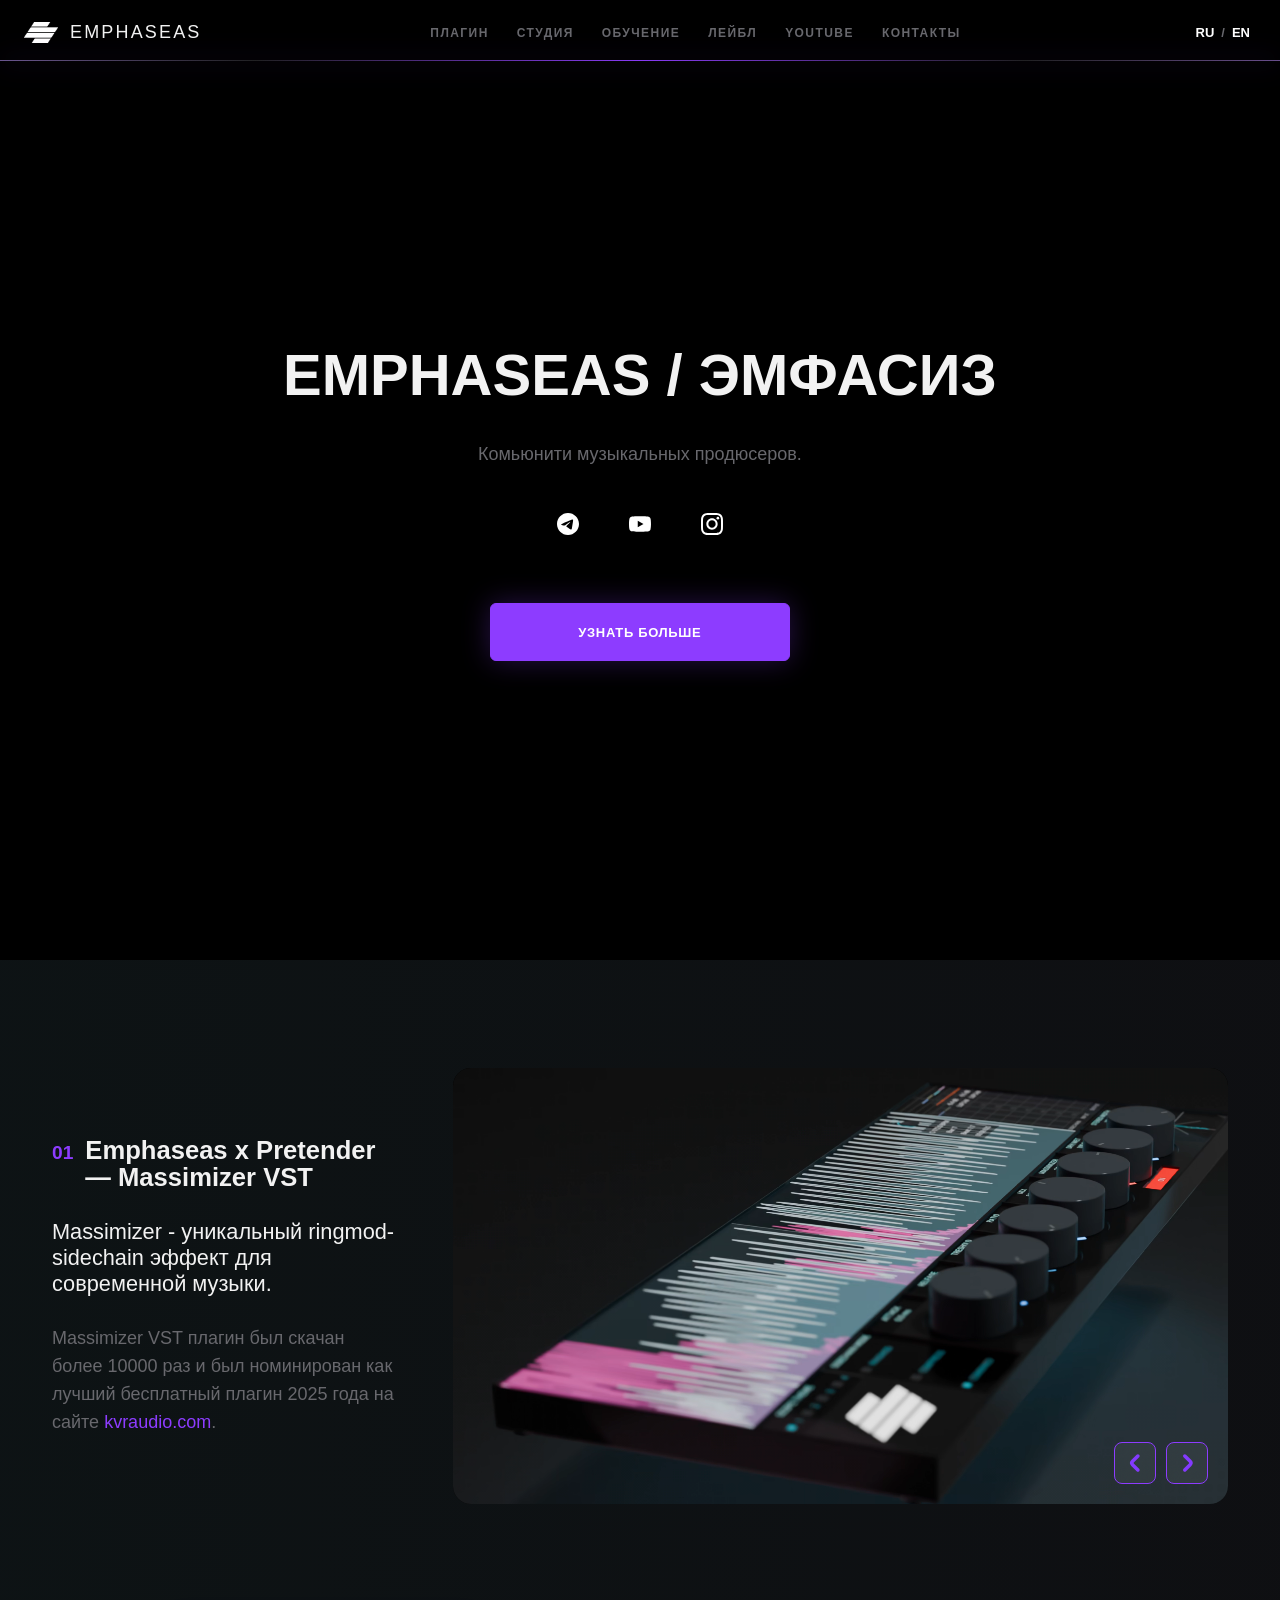
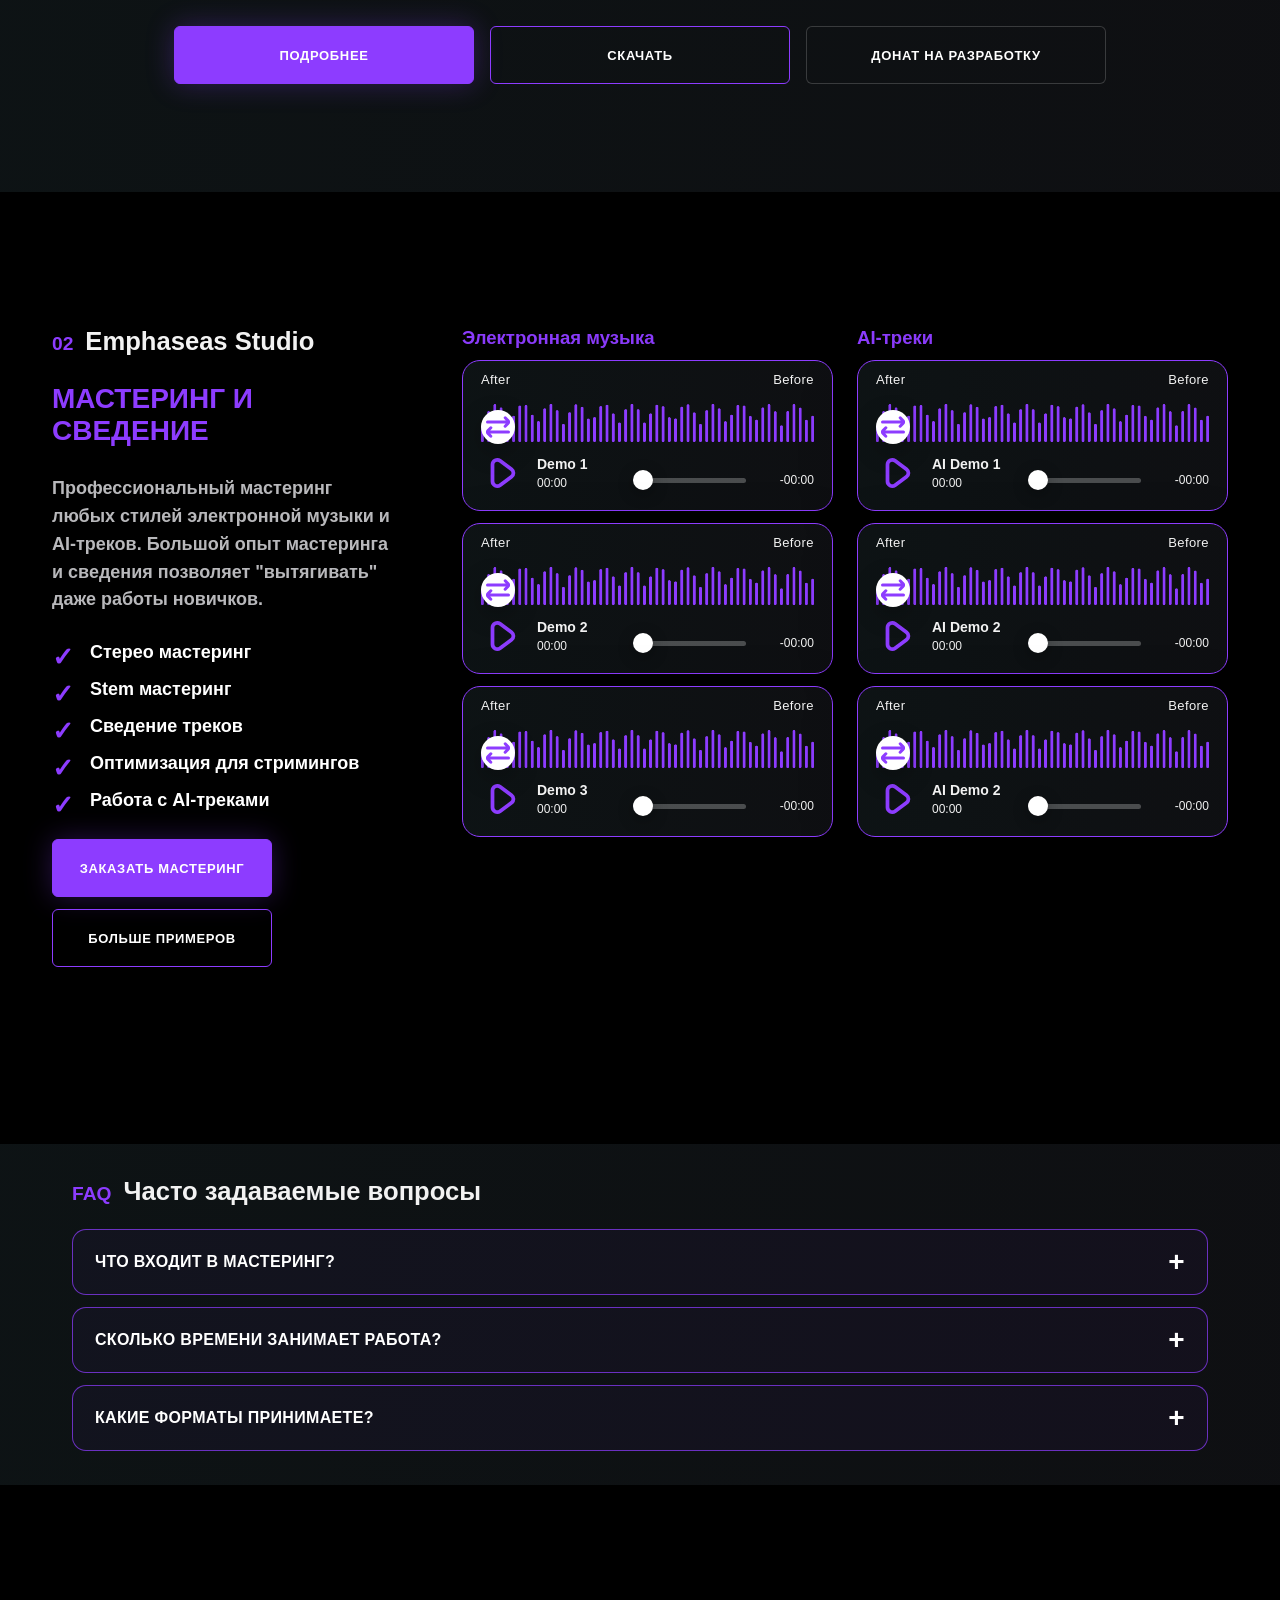
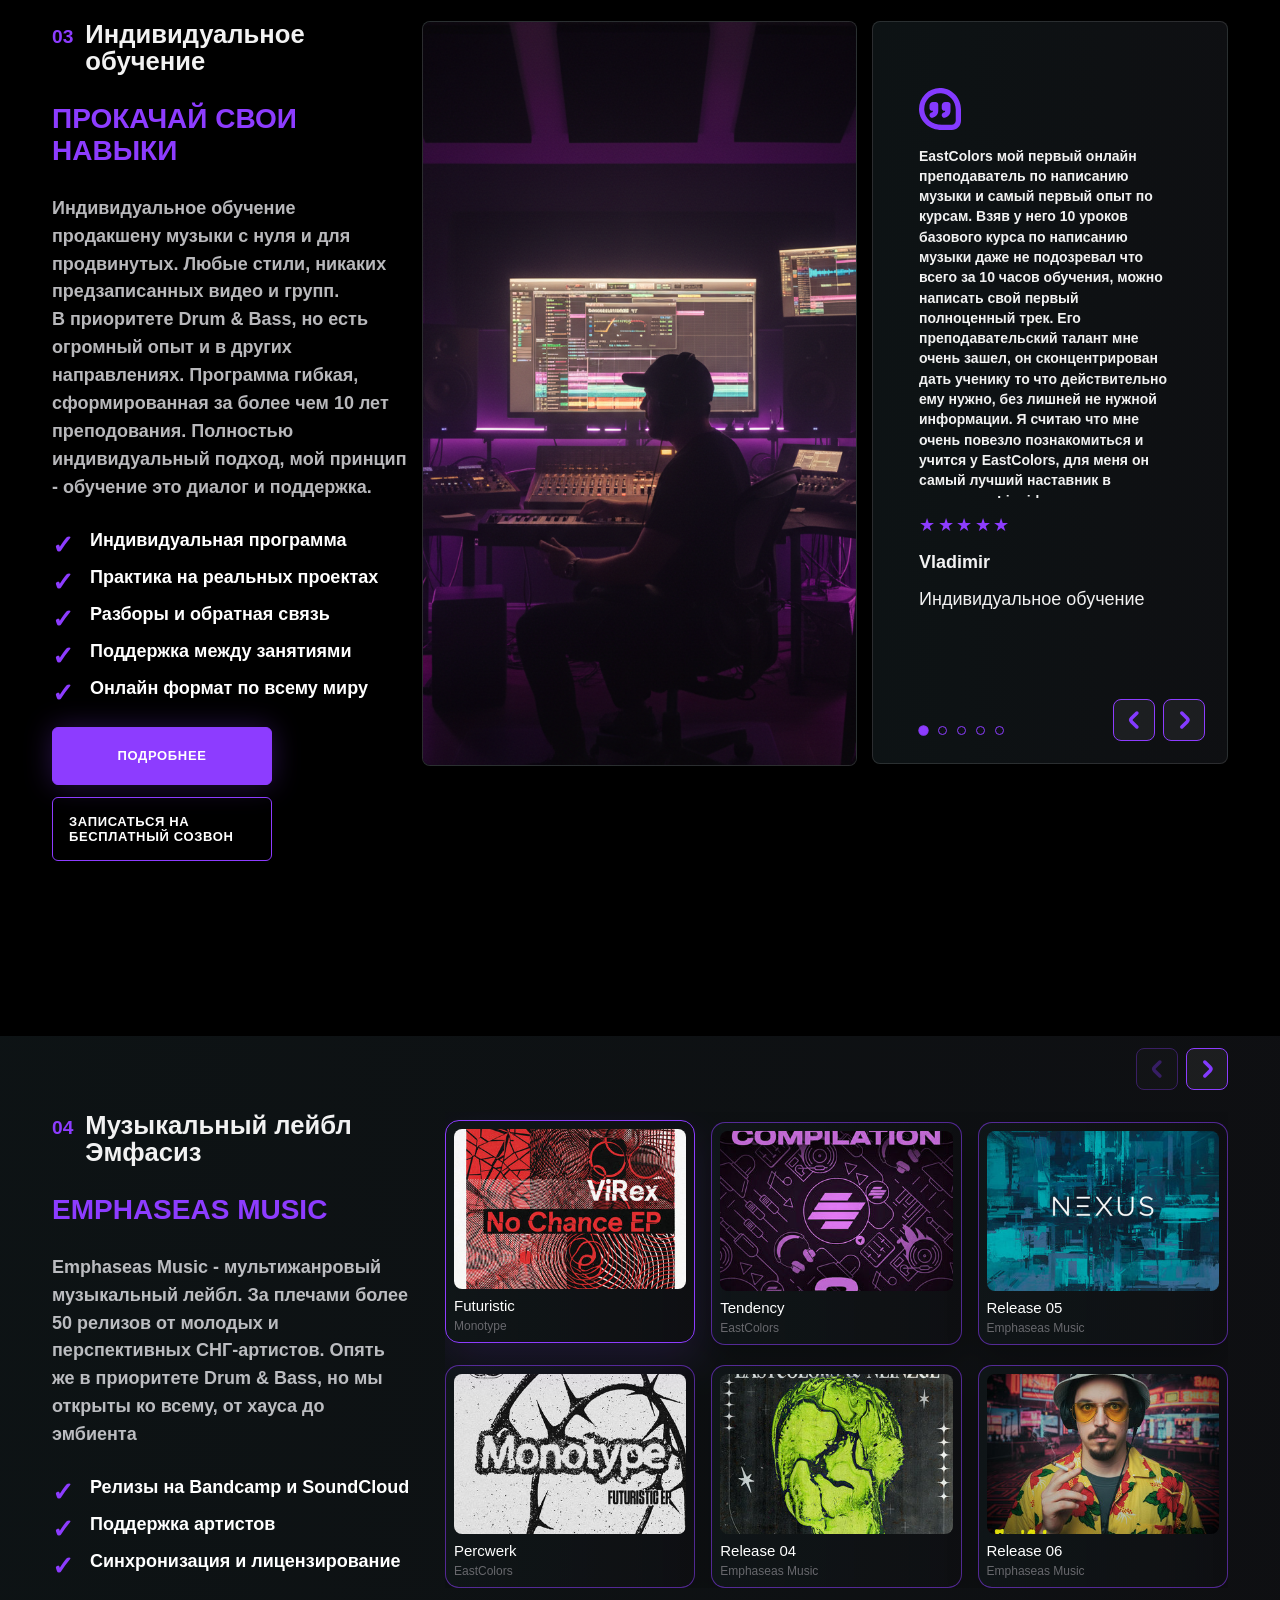
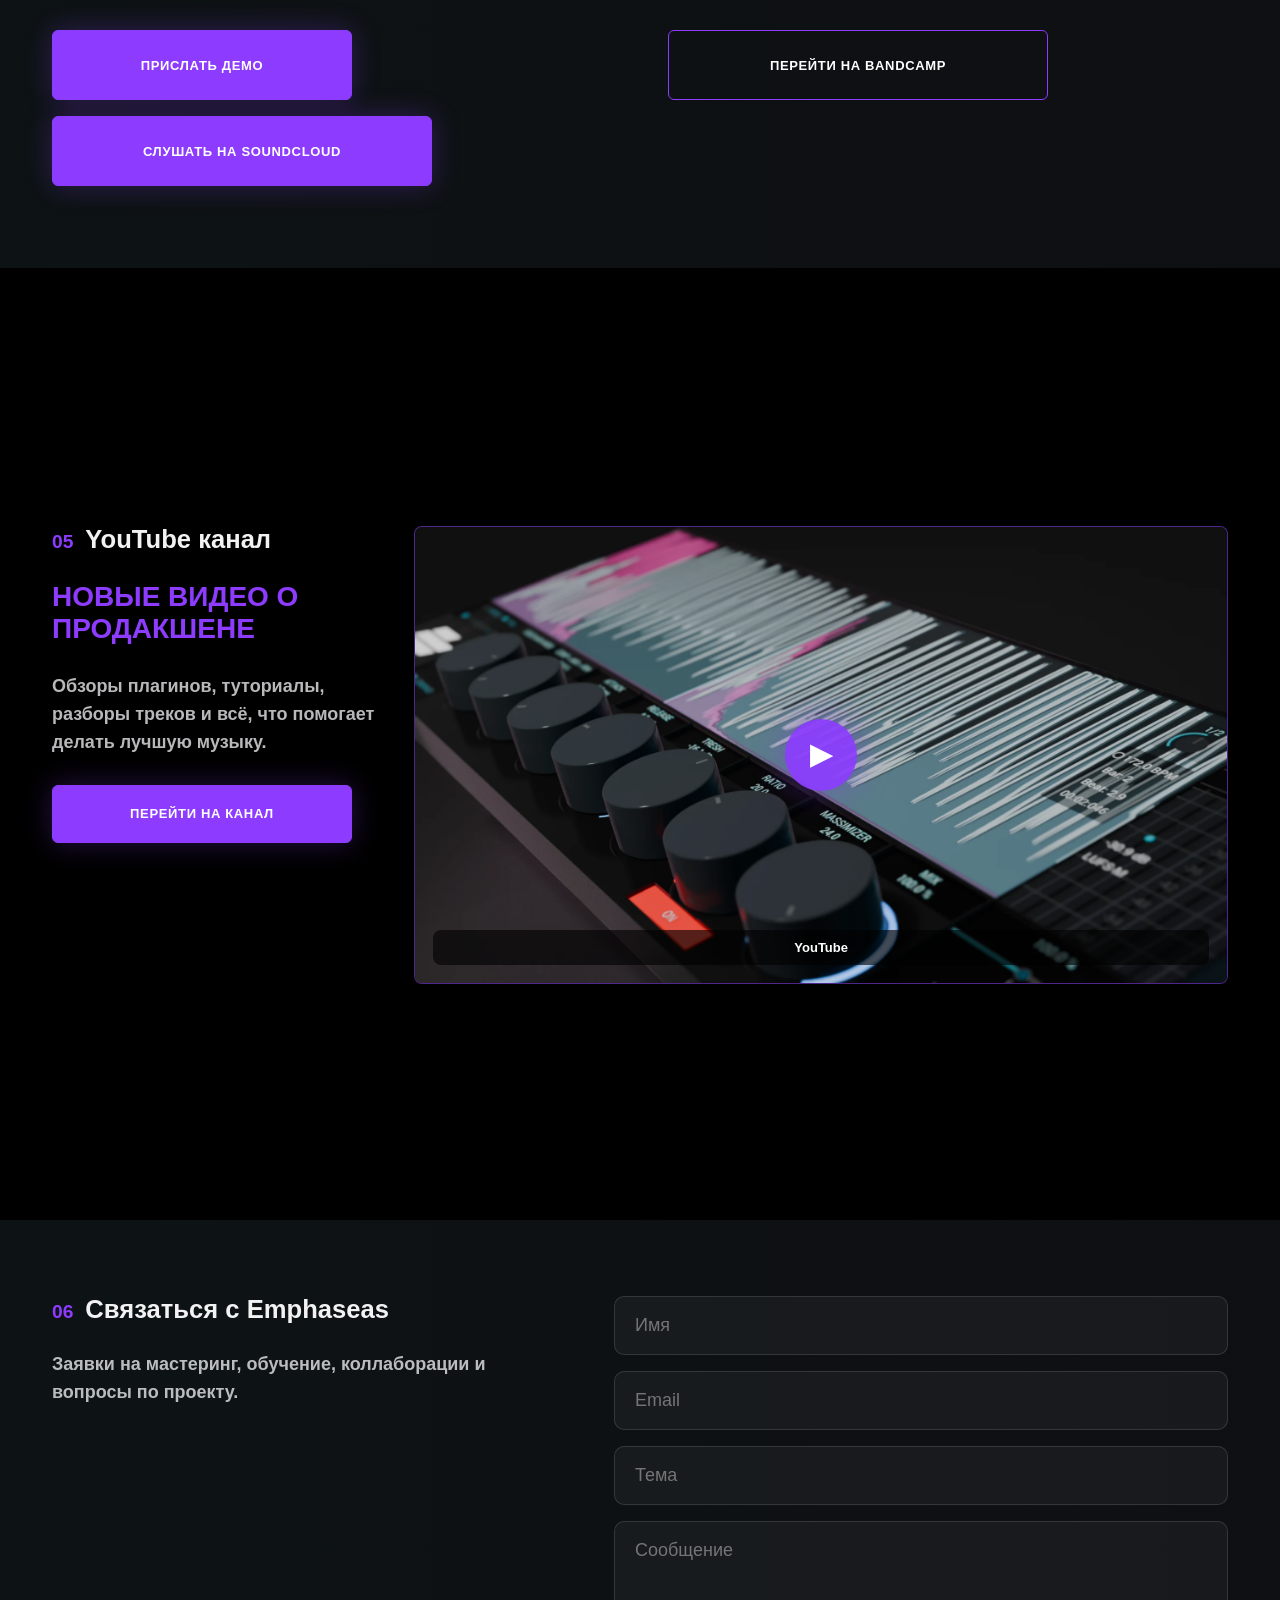
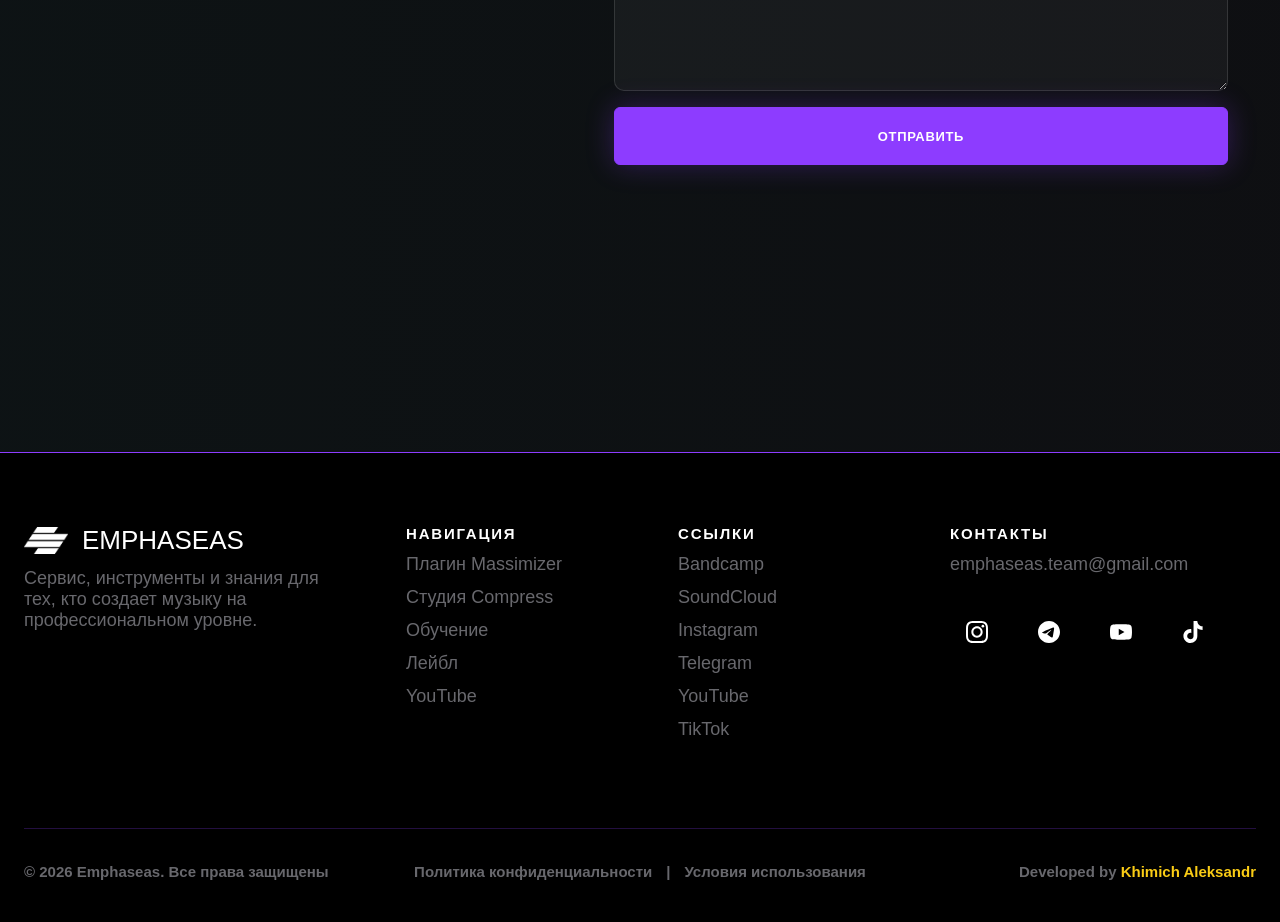
==== commit 22018591: "refresh_review" ====
--- a/index.html
+++ b/index.html
@@ -242,7 +242,7 @@
 							<li>Онлайн формат по всему миру</li>
 						</ul>
 						<div class="education_actions-flex">
-							<a class="btn btn_primary btn_section" href="#contacts">Подробнее</a>
+							<button class="btn btn_primary btn_section" type="button" data-modal-open="education_modal">Подробнее</button>
 							<a class="btn btn_outline btn_section" href="#contacts">Записаться на бесплатный созвон</a>
 						</div>
 					</div>
@@ -251,24 +251,38 @@
 						<div class="review_track" data-review-track>
 							<article class="review_slide is-active" data-review-slide>
 								<p class="review_quote text_purple"><img src="assets/icons/quote.svg" alt="" srcset="" /></p>
-								<p class="review_text">Занятия дали мощный буст моим навыкам и уверенности в продакшене.</p>
+								<p class="review_text">EastColors мой первый онлайн преподаватель по написанию музыки и самый первый опыт по курсам. Взяв у него 10 уроков базового курса по написанию музыки даже не подозревал что всего за 10 часов обучения, можно написать свой первый полноценный трек. Его преподавательский талант мне очень зашел, он сконцентрирован дать ученику то что действительно ему нужно, без лишней не нужной информации. Я считаю что мне очень повезло познакомиться и учится у EastColors, для меня он самый лучший наставник в покорении Liquid звучании, это сравнимо с тем как найти своего психолога. Не без его заслуги я попал на Celcius Recording.</p>
 								<div class="review_stars" aria-label="5 из 5">★★★★★</div>
-								<strong>Alexey, Producer</strong>
-								<span>Ученик курса</span>
+								<strong>Vladimir</strong>
+								<span>Индивидуальное обучение</span>
 							</article>
 							<article class="review_slide" data-review-slide>
 								<p class="review_quote text_purple"><img src="assets/icons/quote.svg" alt="" srcset="" /></p>
-								<p class="review_text">После пары занятий я наконец понял, как выстроить микс и не терять энергию трека.</p>
+								<p class="review_text">Сказать что парни из Emphaseas круты и больште молодцы это не сказать ничего! Лично для меня много лет всегда было проблемой найти какой-то качественный ресурс по созданию музыки, особенно в жанре днб, здесь ребята полностью делятся всем процессом начиная с открытия пустого проекта и постепенно проходя весь путь до официального релиза! Обычно такие туториалы стоят немало денег и как правило сделаны каким-то ноу-нейм персонажами... Плюсом ко всему все это реально вдохновляет на то, чтобы идти и писать треки, пробовать, ошибаться, учиться, развиваться, обламываться иногда, но потом продолжать делать свое дело! Огромным плюсом еще есть возможность скинуть начинающим музыкантам свои демки, чтобы их разобрали и посоветовали что и где подправить и скорректировать, а за долю малую (реально) можно и индивидульный разбор сделать онлайном!</p>
 								<div class="review_stars" aria-label="5 из 5">★★★★★</div>
-								<strong>Maria, DJ</strong>
+								<strong>Anton Reviakin</strong>
 								<span>Индивидуальное обучение</span>
 							</article>
 							<article class="review_slide" data-review-slide>
 								<p class="review_quote text_purple"><img src="assets/icons/quote.svg" alt="" srcset="" /></p>
-								<p class="review_text">Разбор проекта был точным и практичным. Сразу стало понятно, что исправить в аранжировке.</p>
+								<p class="review_text">К Андрею я пришёл уже с большим багажом других курсов и годов сидения за daw, но без понимания что делать дальше. Промотав большое количество времени, хотелось уже реальной работы, с реальным продюсером, тем более работы которого нравятся. Андрей помог и как собраться с пониманием как заниматься музыкой и достаточно глубоко погрузил в тему днб звука. Хорошее понимание процесса написания днб и умение хорошо подавать сложные темы помогла из бесцельного ковыряния daw перейти к написанию треков. Доволен, респектую, советую.</p>
 								<div class="review_stars" aria-label="5 из 5">★★★★★</div>
-								<strong>Denis, Sound Producer</strong>
-								<span>Разбор трека</span>
+								<strong>German Noname</strong>
+								<span>Индивидуальное обучение</span>
+							</article>
+							<article class="review_slide" data-review-slide>
+								<p class="review_quote text_purple"><img src="assets/icons/quote.svg" alt="" srcset="" /></p>
+								<p class="review_text">Привет! Занимались с Андреем по одному из моих треков, до этого у меня был некоторый опыт по продакшену, в том числе занимался со многими другими продами, при этом очень рекомендую попробовать провести пару-тройку занятий с Андреем. Особенно если где-то есть затык, застряли, не знаете как выйти из лупа, не нравиться ваше сведение, не знаете что делать с барабанами, не можете накрутить какой-то звук. За время занятий Я узнал много фишек, например как вычленить определенные звуки из референаса и более детально разобрать их, срезать ритмику, понять и адаптировать в свой трек, или например у меня полностью исчезли вопросы по типу: "а подойдет ли этот семпл в мой трек или как его адаптировать?", так же Я грамотно организовал свою библиотеку семплов. Мне понравилось что можно поставить любую задачу или вопрос и скинуть проект и Андрей будет работать именно по твоей ситуации. Качество связи всегда ок, всегда есть записи (p. 10).Цена занятий более чем конкурентная, я знаю о чем говорю. Так что повторюсь, если есть какие-то незакрытые вопросы, области, кейсы в продакшене, сведении или мастеринге настоятельно рекомендую написать Андрею и взять пару занятий для пробы.</p>
+								<div class="review_stars" aria-label="5 из 5">★★★★★</div>
+								<strong>Дима ас gn</strong>
+								<span>Индивидуальное обучение</span>
+							</article>
+							<article class="review_slide" data-review-slide>
+								<p class="review_quote text_purple"><img src="assets/icons/quote.svg" alt="" srcset="" /></p>
+								<p class="review_text">Привет, ребзя! Хочу написать пару слов об обучении у большого, светлого человека, топового продюсера - Андрея Eastcoloros) Написанием музыки начал заниматься относительно недавно, с осени 2020г. Желание заниматься было лет с 20-ти, но не получалось. В ходе самостоятельного изучения огромный поток новой информации не укладывался в мою голову. Потом, счастливым образом, я наткнулся на сообщество Emphaseas, меня заинтересовало это комьюнити своей ламповостью, простотой, количеством людей пишущих drum and bass. Там я увидел, что есть индивидуальные занятия с Андреем. Я непременно обратился с возможностью рассмотреть мое обучение, где я оперативно получил обратную, положительную связь. Мы созвонились с Андреем, обсудили многие моменты процесс обучения, последовательность занятий и многое другое. Процесс обучения начался с самых азов, таких как работа с интерфейсом, сэмплами, стандартными плагинами DAW Ableton Live. С первого занятия и во все последующие, Андрей объяснял всё на таком простом языке, что информация усваивалась на интуитивном уровне, уроки записывались, после занятий приходили мне на почту, и я всегда мог их пересматривать в любой момент. После обучения с Андреем я стал понимать синтез звука, эквализацию, компрессию, аранжировку, сведение, мастеринг и в конце концов начал писать музыку. Его скрупулезность в изучении моих демок помогла значительно повысить понимание над чем работать, и главное как. У него свое видение на то или иное произведение, но он всегда оставлял идеи треков и разбирал техническую составляющую, говорил что можно добавить, как изменить, что подкорректировать, а что вообще убрать. Может взять и просто нарисовать тебе то, что хочет объяснить и дать понять, как это работает. В общем с Андреем очень приятно работать, а главное не душно)) Рад у него обучаться и знать, что такие люди есть в продакшене</p>
+								<div class="review_stars" aria-label="5 из 5">★★★★★</div>
+								<strong>Игорь bloody</strong>
+								<span>Индивидуальное обучение</span>
 							</article>
 						</div>
 						<div class="review_dots" data-review-dots aria-label="Переключение отзывов"></div>
@@ -291,7 +305,6 @@
 							<li>Поддержка артистов</li>
 							<li>Синхронизация и лицензирование</li>
 						</ul>
-						<a class="btn btn_primary btn_section" href="mailto:bookeastcolors@gmail.com?subject=Emphaseas%20Music%20Demo%20Submission">Прислать демо</a>
 					</div>
 					<div class="catalog_block" data-catalog>
 						<div class="catalog_viewport">
@@ -302,7 +315,7 @@
 							<button class="icon_btn" type="button" data-catalog-next aria-label="Следующий столбец"><img src="assets/icons/right.svg" alt="" srcset=""></button>
 						</div>
 					</div>
-					<div class="label_links-flex"><a class="btn btn_outline btn_label" href="https://emphaseas.bandcamp.com/">Перейти на Bandcamp</a><a class="btn btn_primary btn_label" href="https://soundcloud.com/emphaseas">Слушать на SoundCloud</a></div>
+					<div class="label_links-flex"><a class="btn btn_primary btn_label btn_label-demo" href="mailto:bookeastcolors@gmail.com?subject=Emphaseas%20Music%20Demo%20Submission">Прислать демо</a><a class="btn btn_outline btn_label btn_label-wide" href="https://emphaseas.bandcamp.com/">Перейти на Bandcamp</a><a class="btn btn_primary btn_label btn_label-wide" href="https://soundcloud.com/emphaseas">Слушать на SoundCloud</a></div>
 				</div>
 			</section>
 			<!-- youtube  -->
@@ -321,9 +334,6 @@
 						<span class="youtube_status" data-youtube-status>Загружаем последнее видео...</span>
 					</a>
 
-					<div class="youtube_content-flex">
-						<h3 data-youtube-title>Последнее видео загружается</h3>
-					</div>
 				</div>
 			</section>
 			<!-- contacts  -->
@@ -468,6 +478,61 @@
 			</div>
 		</div>
 
+		<div class="modal modal_education" id="education_modal" aria-hidden="true">
+			<div class="modal_overlay" data-modal-close></div>
+			<div class="modal_body modal_body-large modal_body-legal">
+				<button class="modal_close" type="button" data-modal-close aria-label="Закрыть">×</button>
+				<h3>Привет, я твой наставник Андрей</h3>
+				<div class="modal_text-content modal_legal-content">
+					<p>Андрей EastColors, я занимаюсь созданием музыки уже около 18 лет и не прекращаю это делать и по сей день. За это время у меня вышли десятки релизов на самых крупных лейблах в рамках моего жанра Drum & Bass.</p>
+					<p>Обучением новых продюсеров я занимаюсь уже больше 8 лет. Я научил писать музыку разных жанров сотни людей, многие из которых стали полноценными продюсерами.</p>
+					<p>Свою авторскую индивидуальную программу обучения я оттачивал годами, отбрасывая все ненужное и оставляя все самое важное. Есть программа как для начинающих, так и для продвинутых продюсеров, по конкретным темам.</p>
+					<h4>Контакты</h4>
+					<ul>
+						<li><a href="https://t.me/eastcolors" target="_blank" rel="noopener">Telegram</a></li>
+						<li><a href="https://soundcloud.com/andreweastcolors" target="_blank" rel="noopener">SoundCloud</a></li>
+						<li><a href="https://www.instagram.com/eastcolors/" target="_blank" rel="noopener">Instagram</a></li>
+						<li><a href="https://vk.com/eastcolors" target="_blank" rel="noopener">VK</a></li>
+					</ul>
+					<h4>Для начинающих</h4>
+					<p>Базовый курс из 10 занятий. Цель - дать первичные знания о создании музыки и на практике написать первый трек.</p>
+					<p>Курс подходит для тех, кто только начинает продюсерский путь и не обладает знаниями и опытом совсем, либо имеет отрывочные знания по отдельным темам.</p>
+					<p>После прохождения курса ты будешь способен(-на) создавать электронную музыку с использованием компьютера в любом жанре, делать сведение на приемлемом уровне, делать аранжировку и мастеринг.</p>
+					<p>Одно занятие длится 1 час, иногда чуть больше, если нужно закончить. Уроки проходят через Zoom. Каждое занятие записывается на видео и отправляется после урока.</p>
+					<p>График занятий устанавливается индивидуально. Желательно заниматься 1-2 раза в неделю. Можно и нужно задавать вопросы, просить объяснить повторно и общаться вне занятий.</p>
+					<p>Курс ведется в течение трех месяцев. Для обучения нужен рабочий компьютер Windows или Mac, микрофон, наушники или колонки.</p>
+					<h4>Как выглядит программа обучения</h4>
+					<p>Первая половина курса посвящена базовым теоретическим знаниям с практическими примерами. Темы разбираются не в вакууме, а на реальных задачах создания музыки в выбранном жанре.</p>
+					<p>После каждой темы дается домашнее задание. Практика важна для результата: знания должны превратиться в опыт, привычку и уверенность.</p>
+					<ul>
+						<li>Интерфейс программы и принципы работы со звуком.</li>
+						<li>Теория музыки для электронных музыкантов.</li>
+						<li>Синтез и работа с синтезаторами.</li>
+						<li>Семплер и семплирование.</li>
+						<li>Компрессия и динамическая обработка.</li>
+						<li>Эквализация и работа с частотами.</li>
+					</ul>
+					<p>На остальных занятиях мы пишем трек в режиме совместной работы: берем референс, создаем идею, элементы, аранжировку, сведение и мастеринг.</p>
+					<p>Результат зависит от вовлеченности ученика. Моя задача - передать знания и опыт, чтобы путь стал короче и понятнее.</p>
+					<h4>Можно ли продолжать учиться дальше</h4>
+					<p>Конечно. После базы можно разбирать продвинутые темы: разные виды синтеза, продвинутая эквализация, сатурация, саунд-дизайн, работа с лейблами, продвинутый мастеринг, способы заработка на музыке и многое другое.</p>
+					<h4>Для продвинутых</h4>
+					<p>Если ты уже пишешь треки или имеешь релизы, но не до конца уверен в качестве материала или идей, мы можем заниматься доведением треков до идеала, саунд-дизайном и переходом на следующий уровень.</p>
+					<h4>Цена</h4>
+					<ul>
+						<li>Разовое занятие 1 час с записью видео: 3500Р или €35.</li>
+						<li>Пакет Курс 10: 10 занятий, 10 ДЗ и постоянное общение - 30000Р или €300.</li>
+						<li>Пакет Курс 20: базовый + продвинутый, 20 занятий, 20 ДЗ и постоянное общение - 55000Р или €550.</li>
+					</ul>
+					<p>Для тех, кто проходил курсы, цена далее не повышается никогда. Оплата возможна напрямую на карту РФ банка в рублях либо на европейский счет в евро.</p>
+					<h4>Почему индивидуальное обучение</h4>
+					<p>Групповые занятия и школы часто нацелены на поток, а не на результат. В индивидуальных занятиях я сосредоточен на конкретном ученике и могу дать качественную обратную связь.</p>
+					<h4>Врывайся в продакшн</h4>
+					<p>Если остались вопросы, просто напиши мне по ссылкам выше. Если ты заинтересован в курсе, я проведу бесплатное получасовое занятие, чтобы ты точно решил, подходит тебе обучение или нет.</p>
+				</div>
+			</div>
+		</div>
+
 		<div class="modal modal_legal" id="privacy_modal" aria-hidden="true">
 			<div class="modal_overlay" data-modal-close></div>
 			<div class="modal_body modal_body-large modal_body-legal">
--- a/css/main.css
+++ b/css/main.css
@@ -234,7 +234,14 @@
 	margin-bottom: 0;
 }
 .btn_label {
+	width: 250px;
 	height: 70px;
+}
+.btn_label-demo {
+	width: 300px;
+}
+.btn_label-wide {
+	width: 380px;
 }
 .icon_btn,
 .round_btn {
@@ -617,7 +624,7 @@
 }
 .education_media img {
 	width: 100%;
-	height: 650px;
+	height: 743px;
 	object-fit: cover;
 }
 .review_card-flex {
@@ -633,8 +640,8 @@
 	filter: invert(34%) sepia(87%) saturate(5482%) hue-rotate(253deg) brightness(101%) contrast(105%);	
 }
 .review_text {
-	font-size: 22px;
-	font-weight: 900;
+	font-size: 14px;
+	font-weight: 700;
 	line-height: 1.45;
 }
 .review_stars {
@@ -658,10 +665,12 @@
 	gap: 26px;
 }
 .youtube_block-grid {
-	grid-template-columns: 0.8fr 1.45fr 0.9fr;
+	grid-template-columns: 0.72fr 1.8fr;
 	gap: 36px;
 }
 .youtube_preview {
+	min-height: 430px;
+	aspect-ratio: 16 / 9;
 	border-radius: 8px;
 }
 .youtube_content-flex {
--- a/css/review.css
+++ b/css/review.css
@@ -1,11 +1,12 @@
 .review_card-flex {
 	isolation: isolate;
+	min-height: 743px;
 }
 
 .review_track {
 	position: relative;
 	width: 100%;
-	min-height: 360px;
+	min-height: 610px;
 }
 
 .review_slide {
@@ -13,12 +14,36 @@
 	inset: 0;
 	display: flex;
 	flex-direction: column;
-	justify-content: center;
-	gap: 22px;
+	justify-content: flex-start;
+	gap: 16px;
+	height: 100%;
+	padding-bottom: 88px;
 	opacity: 0;
 	visibility: hidden;
 	transform: translateX(18px);
 	transition: opacity 0.28s ease, transform 0.28s ease, visibility 0.28s ease;
+}
+
+.review_text {
+	height: 520px;
+	overflow-y: auto;
+	padding-right: 8px;
+	scrollbar-width: thin;
+	scrollbar-color: var(--purple) rgba(255, 255, 255, 0.08);
+}
+
+.review_text::-webkit-scrollbar {
+	width: 5px;
+}
+
+.review_text::-webkit-scrollbar-track {
+	background: rgba(255, 255, 255, 0.08);
+	border-radius: 999px;
+}
+
+.review_text::-webkit-scrollbar-thumb {
+	background: var(--purple);
+	border-radius: 999px;
 }
 
 .review_slide.is-active {
@@ -52,8 +77,18 @@
 }
 
 @media (max-width: 680px) {
+	.review_card-flex {
+		min-height: 650px;
+	}
+
 	.review_track {
-		min-height: 240px;
+		min-height: 500px;
+	}
+
+	.review_text {
+		height: auto;
+		max-height: 310px;
+		font-size: 10px;
 	}
 
 	.review_dots {
--- a/css/catalog.css
+++ b/css/catalog.css
@@ -29,7 +29,8 @@
 }
 
 .label_info-flex {
-	grid-row: 1 / 3;
+	grid-column: 1;
+	grid-row: 1;
 }
 
 .catalog_block {
@@ -38,8 +39,17 @@
 }
 
 .label_links-flex {
-	grid-column: 2;
+	grid-column: 1 / -1;
 	grid-row: 2;
+	display: flex;
+	justify-content: flex-start;
+	column-gap: 16px;
+	row-gap: 16px;
+	flex-wrap: wrap;
+}
+
+.label_links-flex .btn_label-demo {
+	margin-right: 300px;
 }
 
 .catalog_arrows-flex {
@@ -282,6 +292,10 @@
 		width: 100%;
 	}
 
+	.label_links-flex .btn_label-demo {
+		margin-right: 0;
+	}
+
 	.catalog_viewport {
 		width: 100%;
 		max-width: 100%;
--- a/css/youtube.css
+++ b/css/youtube.css
@@ -54,20 +54,13 @@
 	display: none;
 }
 
-.youtube_content-flex h3 {
-	word-break: break-word;
-}
+@media (max-width: 680px) {
+	.youtube_preview {
+		min-height: auto;
+	}
 
-.youtube_content-flex p {
-	display: -webkit-box;
-	-webkit-line-clamp: 8;
-	-webkit-box-orient: vertical;
-	overflow: hidden;
-}
-
-@media (max-width: 680px) {
 	.youtube_thumb {
-		height: 180px;
+		height: 100%;
 	}
 
 	.youtube_play {
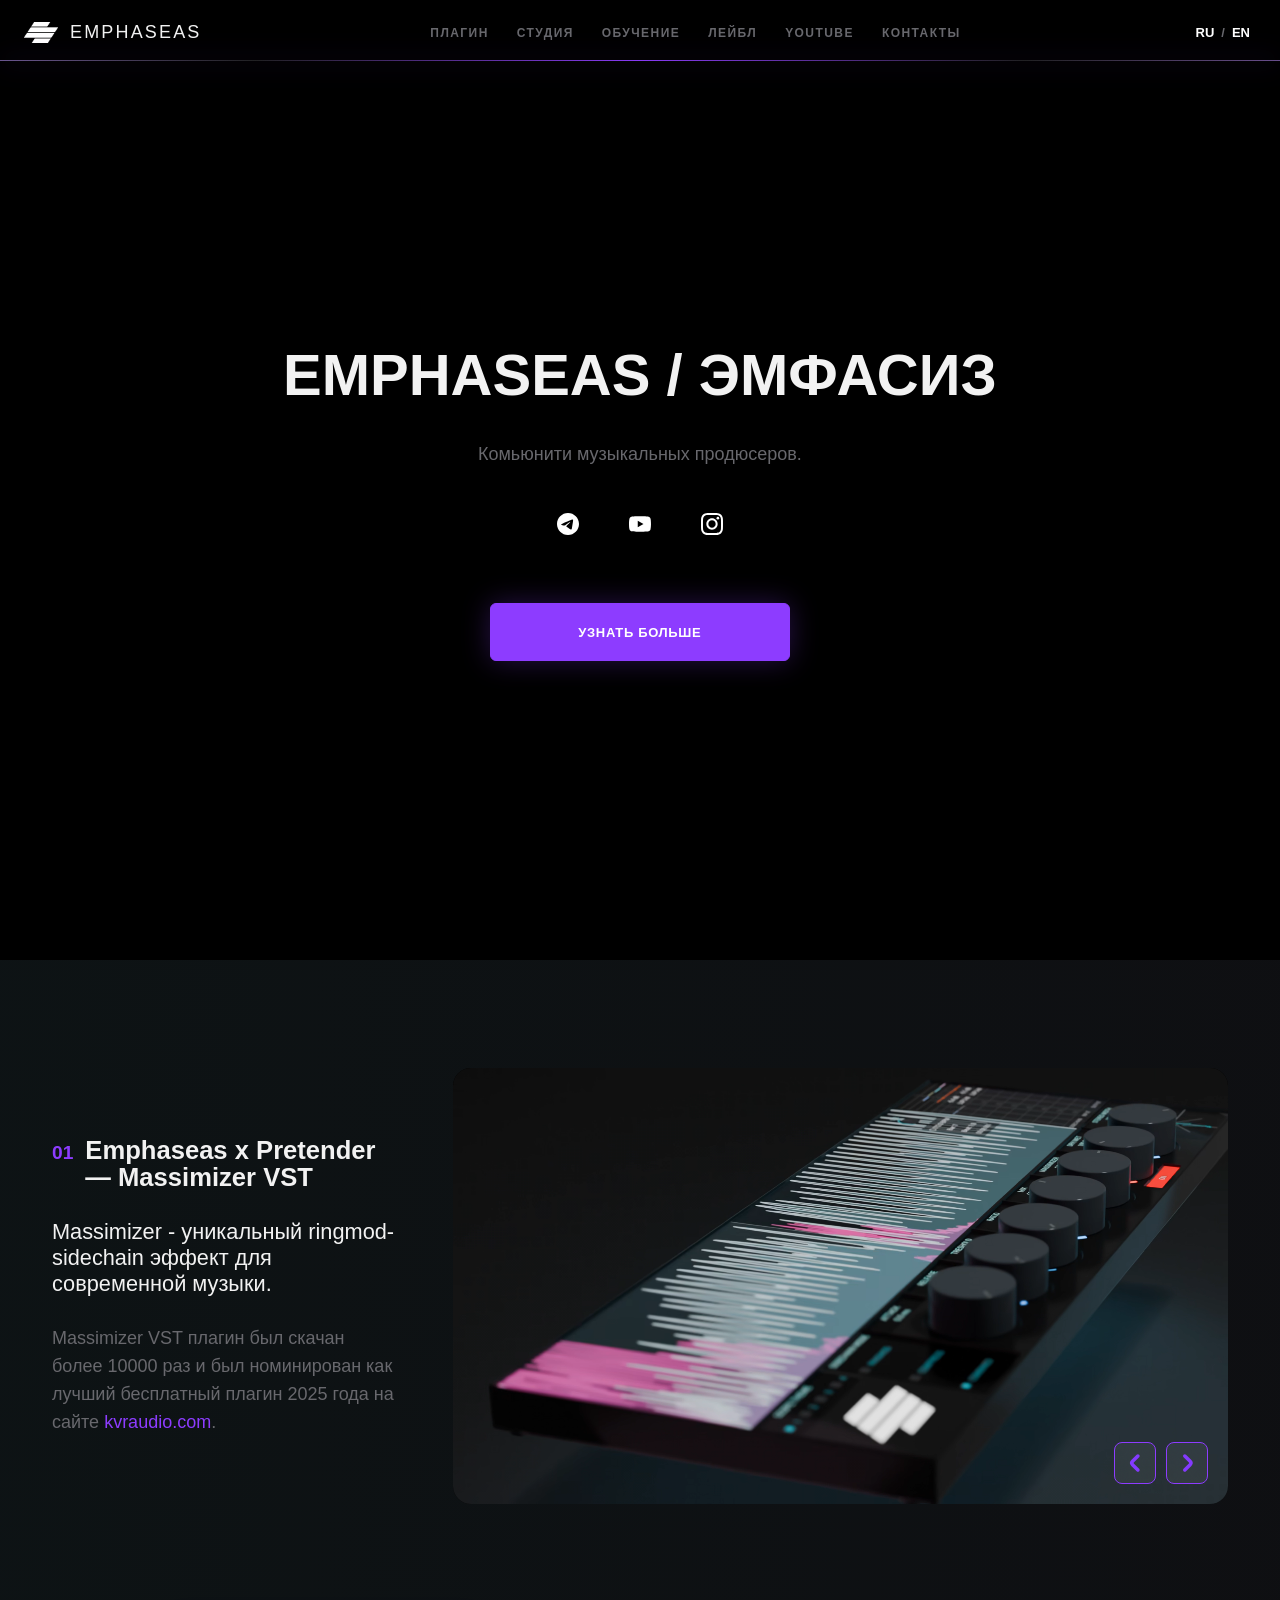
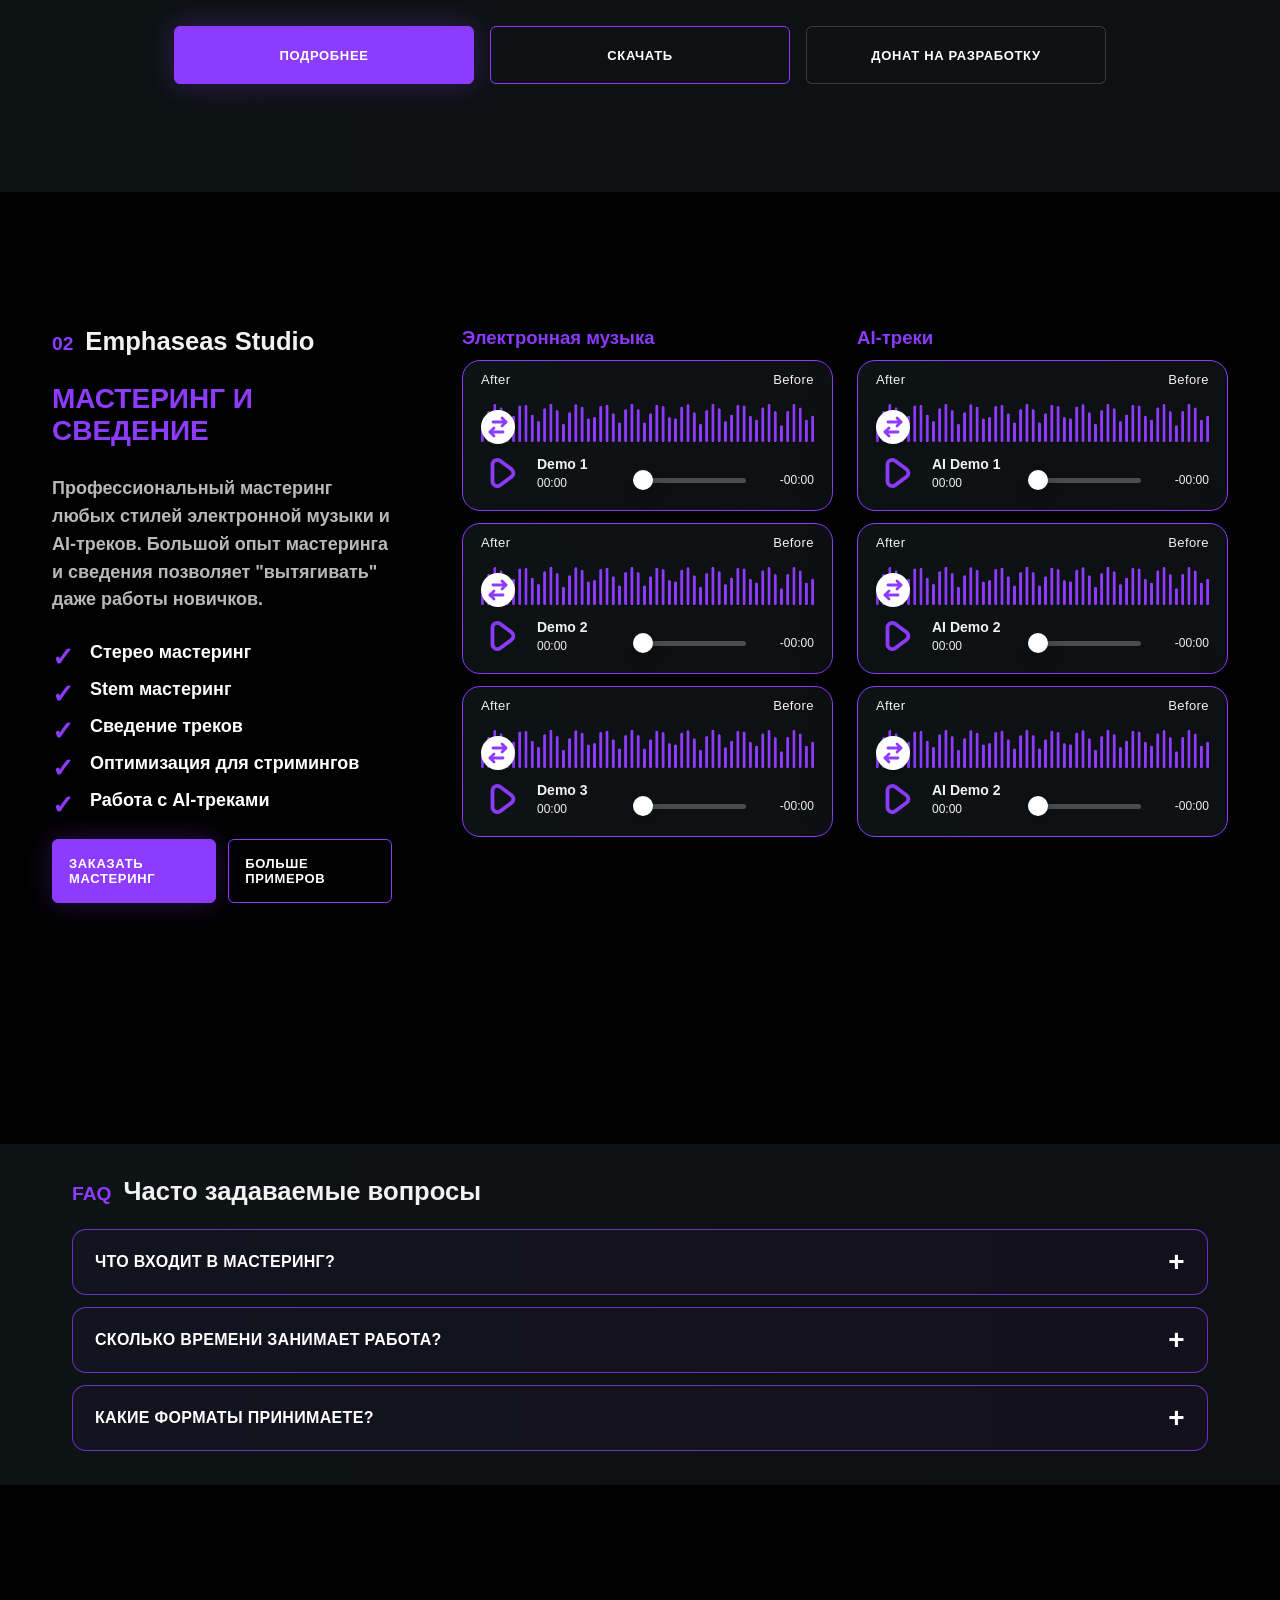
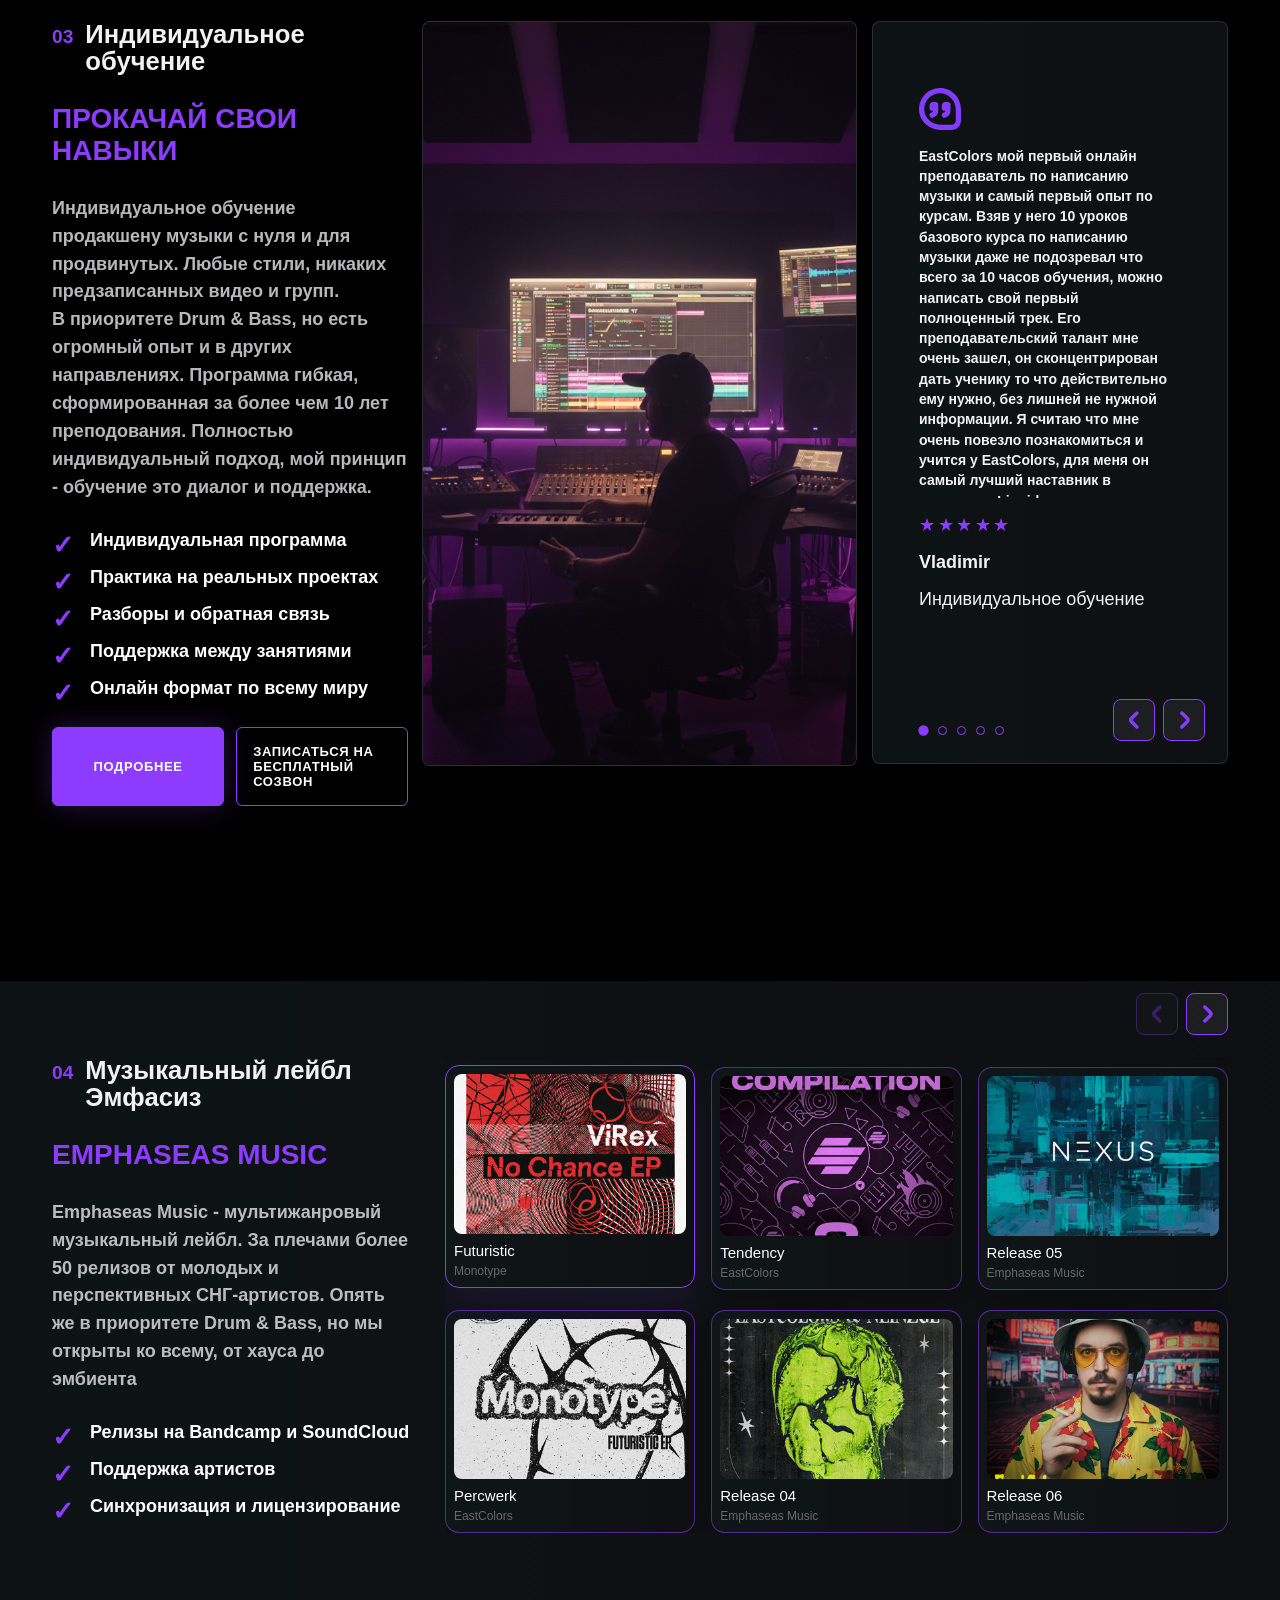
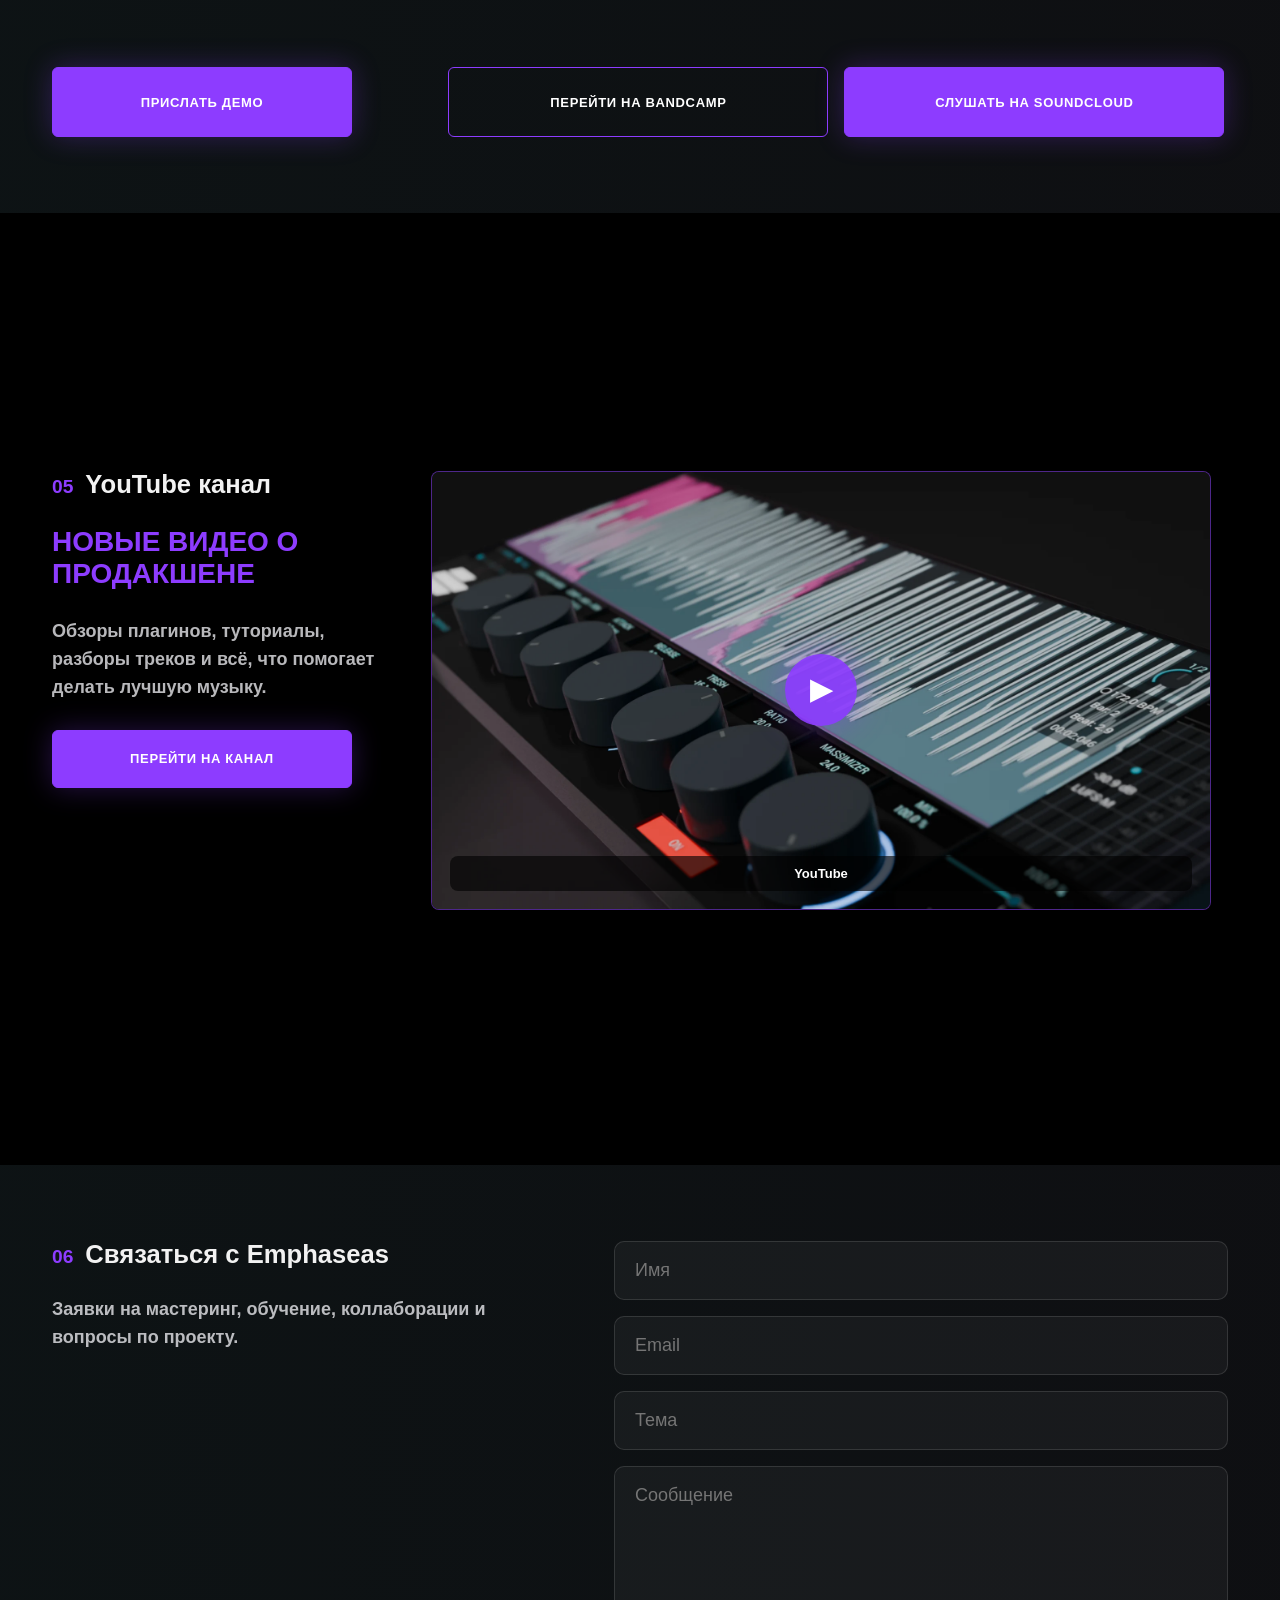
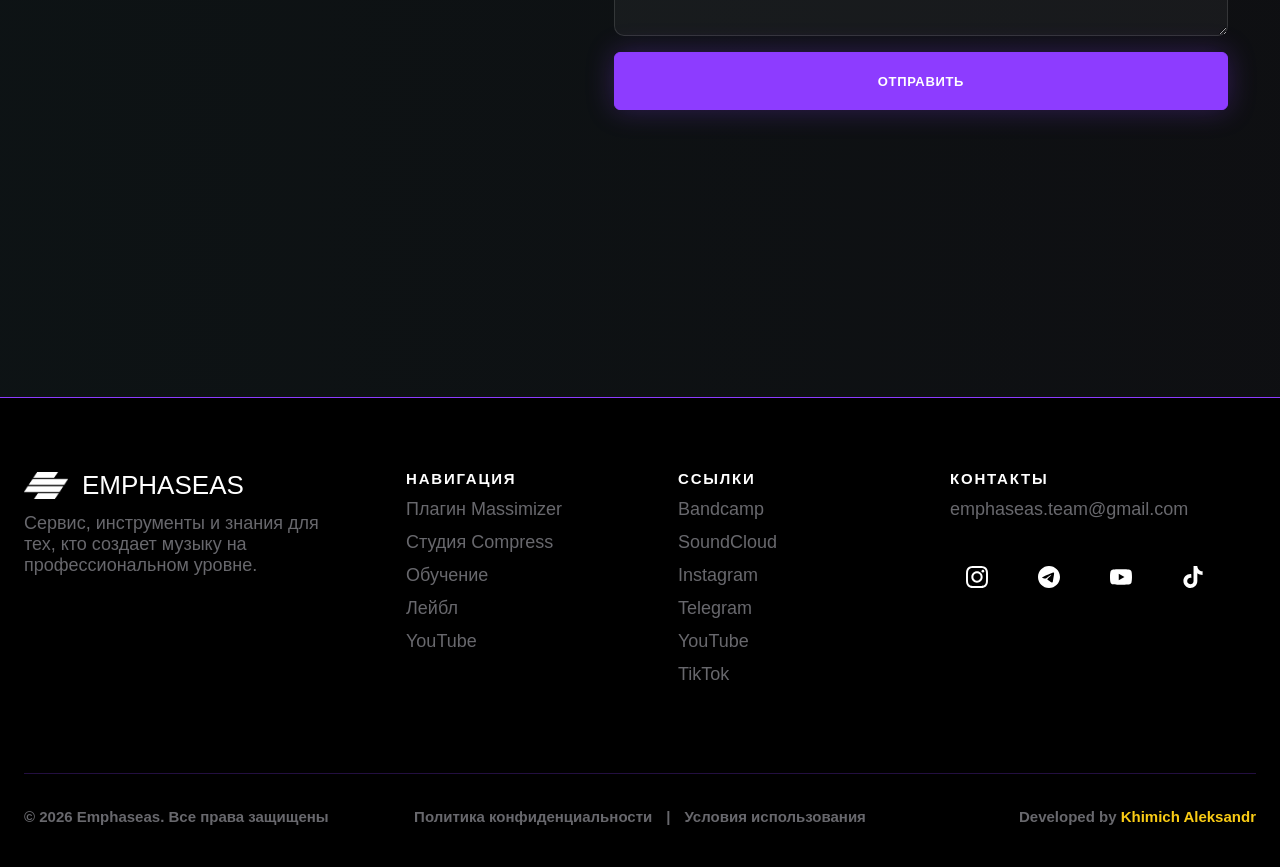
==== commit 4e512d12: "preload_refactor" ====
--- a/index.html
+++ b/index.html
@@ -6,6 +6,7 @@
 		<meta name="description" content="Emphaseas — music production, Massimizer VST, mastering, education, label and video content." />
 		<meta name="robots" content="index, follow" />
 		<title>Emphaseas — Music Production</title>
+		<link rel="preload" href="assets/img/maximaizer.webp" as="image" />
 		<link rel="stylesheet" href="css/main.css" />
 		<link rel="stylesheet" href="css/plugin.css" />
 		<link rel="stylesheet" href="css/mastering.css" />
@@ -17,7 +18,7 @@
 		<header class="header" data-header>
 			<div class="container header_block-flex">
 				<a class="header_logo-flex" href="#hero" aria-label="Emphaseas home">
-					<img class="header_logo-img" src="assets/img/logo.png" alt="Emphaseas" />
+					<img class="header_logo-img" src="assets/img/logo.png" alt="Emphaseas" decoding="async" />
 					<span class="header_logo-text">Emphaseas</span>
 				</a>
 
@@ -47,9 +48,9 @@
 						<h1 class="hero_title">Emphaseas / Эмфасиз</h1>
 						<p class="hero_text">Комьюнити музыкальных продюсеров.</p>
 						<div class="hero_socials-flex" aria-label="Социальные сети Emphaseas">
-							<a href="https://t.me/emphaseas" target="_blank" rel="noopener" aria-label="Telegram"><img src="assets/icons/telegram.svg" alt="" /></a>
-							<a href="https://www.youtube.com/@emphaseas" target="_blank" rel="noopener" aria-label="YouTube"><img src="assets/icons/youtube.svg" alt="" /></a>
-							<a href="https://www.instagram.com/emphaseas/" target="_blank" rel="noopener" aria-label="Instagram"><img src="assets/icons/instagram.svg" alt="" /></a>
+							<a href="https://t.me/emphaseas" target="_blank" rel="noopener" aria-label="Telegram"><img src="assets/icons/telegram.svg" alt="" decoding="async" /></a>
+							<a href="https://www.youtube.com/@emphaseas" target="_blank" rel="noopener" aria-label="YouTube"><img src="assets/icons/youtube.svg" alt="" decoding="async" /></a>
+							<a href="https://www.instagram.com/emphaseas/" target="_blank" rel="noopener" aria-label="Instagram"><img src="assets/icons/instagram.svg" alt="" decoding="async" /></a>
 						</div>
 						<div class="hero_actions-flex">
 							<a class="btn btn_primary" href="#plugin">Узнать больше</a>
@@ -75,10 +76,10 @@
 							</video>
 						</article>
 						<article class="plugin_gallery-card" data-plugin-slide aria-hidden="true">
-							<img class="plugin_gallery-media" src="assets/img/maximaizer.webp" alt="Massimizer VST интерфейс" loading="lazy" />
+							<img class="plugin_gallery-media" src="assets/img/maximaizer.webp" alt="Massimizer VST интерфейс" loading="lazy" decoding="async" />
 						</article>
 						<article class="plugin_gallery-card" data-plugin-slide aria-hidden="true">
-							<img class="plugin_gallery-media" src="assets/img/maximaizer_2.webp" alt="Massimizer VST визуализация" loading="lazy" />
+							<img class="plugin_gallery-media" src="assets/img/maximaizer_2.webp" alt="Massimizer VST визуализация" loading="lazy" decoding="async" />
 						</article>
 
 						<div class="plugin_gallery-nav-flex" aria-label="Галерея плагина">
@@ -246,7 +247,7 @@
 							<a class="btn btn_outline btn_section" href="#contacts">Записаться на бесплатный созвон</a>
 						</div>
 					</div>
-					<div class="education_media"><img src="assets/img/studio.webp" alt="Студия Emphaseas" /></div>
+					<div class="education_media"><img src="assets/img/studio.webp" alt="Студия Emphaseas" loading="lazy" decoding="async" /></div>
 					<div class="review_card-flex" data-review-slider>
 						<div class="review_track" data-review-track>
 							<article class="review_slide is-active" data-review-slide>
@@ -305,6 +306,7 @@
 							<li>Поддержка артистов</li>
 							<li>Синхронизация и лицензирование</li>
 						</ul>
+						<div class="label_links-demo"><a class="btn btn_primary btn_label btn_label-demo" href="mailto:bookeastcolors@gmail.com?subject=Emphaseas%20Music%20Demo%20Submission">Прислать демо</a></div>
 					</div>
 					<div class="catalog_block" data-catalog>
 						<div class="catalog_viewport">
@@ -314,8 +316,8 @@
 							<button class="icon_btn" type="button" data-catalog-prev aria-label="Предыдущий столбец"><img src="assets/icons/left.svg" alt="" srcset=""></button>
 							<button class="icon_btn" type="button" data-catalog-next aria-label="Следующий столбец"><img src="assets/icons/right.svg" alt="" srcset=""></button>
 						</div>
-					</div>
-					<div class="label_links-flex"><a class="btn btn_primary btn_label btn_label-demo" href="mailto:bookeastcolors@gmail.com?subject=Emphaseas%20Music%20Demo%20Submission">Прислать демо</a><a class="btn btn_outline btn_label btn_label-wide" href="https://emphaseas.bandcamp.com/">Перейти на Bandcamp</a><a class="btn btn_primary btn_label btn_label-wide" href="https://soundcloud.com/emphaseas">Слушать на SoundCloud</a></div>
+						<div class="label_links-platforms"><a class="btn btn_outline btn_label btn_label-wide" href="https://emphaseas.bandcamp.com/">Перейти на Bandcamp</a><a class="btn btn_primary btn_label btn_label-wide" href="https://soundcloud.com/emphaseas">Слушать на SoundCloud</a></div>
+					</div>
 				</div>
 			</section>
 			<!-- youtube  -->
@@ -329,7 +331,7 @@
 					</div>
 
 					<a class="youtube_preview" href="https://www.youtube.com/@emphaseas" target="_blank" rel="noopener" data-youtube-link aria-label="Открыть последнее видео на YouTube">
-						<img class="youtube_thumb" src="assets/img/maximaizer.webp" alt="Последнее видео Emphaseas" data-youtube-thumb loading="lazy" />
+						<img class="youtube_thumb" src="assets/img/maximaizer.webp" alt="Последнее видео Emphaseas" data-youtube-thumb loading="lazy" decoding="async" />
 						<span class="youtube_play" aria-hidden="true">▶</span>
 						<span class="youtube_status" data-youtube-status>Загружаем последнее видео...</span>
 					</a>
@@ -356,7 +358,7 @@
 		<!-- catalog player -->
 		<div class="catalog_player" data-catalog-player aria-hidden="true">
 			<div class="catalog_player-inner">
-				<img class="catalog_player-cover" data-catalog-player-cover src="" alt="" />
+					<img class="catalog_player-cover" data-catalog-player-cover src="" alt="" decoding="async" />
 				<div class="catalog_player-info">
 					<strong data-catalog-player-title></strong>
 					<span data-catalog-player-artist></span>
@@ -384,7 +386,7 @@
 		<footer class="footer" id="footer">
 			<div class="container footer_block-grid">
 				<div class="footer_brand-flex">
-					<a class="footer_logo-flex" href="#hero"><img src="assets/img/logo.png" alt="Emphaseas" /><span>Emphaseas</span></a>
+					<a class="footer_logo-flex" href="#hero"><img src="assets/img/logo.png" alt="Emphaseas" loading="lazy" decoding="async" /><span>Emphaseas</span></a>
 					<p>Сервис, инструменты и знания для тех, кто создает музыку на профессиональном уровне.</p>
 				</div>
 				<nav class="footer_nav-flex">
--- a/css/main.css
+++ b/css/main.css
@@ -219,18 +219,25 @@
 .studio_actions-flex {
 	display: flex;
 	gap: 12px;
-	flex-wrap: wrap;
+	flex-wrap: nowrap;
 	margin-bottom: 40px;
 }
 .education_actions-flex {
 	display: flex;
 	gap: 12px;
-	flex-wrap: wrap;
+	flex-wrap: nowrap;
 	margin-bottom: 40px;
 }
-.studio_actions-flex .btn_section,
+.studio_actions-flex .btn_section {
+	flex: 1 1 0;
+	max-width: 220px;
+	min-width: 0;
+	margin-bottom: 0;
+}
 .education_actions-flex .btn_section {
+	flex: 1 1 0;
 	max-width: 220px;
+	min-width: 0;
 	margin-bottom: 0;
 }
 .btn_label {
@@ -639,11 +646,6 @@
 	width: 42px;
 	filter: invert(34%) sepia(87%) saturate(5482%) hue-rotate(253deg) brightness(101%) contrast(105%);	
 }
-.review_text {
-	font-size: 14px;
-	font-weight: 700;
-	line-height: 1.45;
-}
 .review_stars {
 	color: var(--purple);
 	letter-spacing: 0.14em;
@@ -658,37 +660,16 @@
 .label {
 	background: var(--card);
 }
-.label_links-flex {
-	grid-column: 2;
-	display: grid;
-	grid-template-columns: 1fr 1fr;
-	gap: 26px;
-}
 .youtube_block-grid {
 	grid-template-columns: 0.72fr 1.8fr;
 	gap: 36px;
 }
 .youtube_preview {
-	min-height: 430px;
+	width: min(100%, 780px);
+	max-height: 440px;
+	justify-self: center;
 	aspect-ratio: 16 / 9;
 	border-radius: 8px;
-}
-.youtube_content-flex {
-	display: flex;
-	flex-direction: column;
-	gap: 22px;
-}
-.youtube_content-flex h3 {
-	font-family: var(--h1-font);
-	font-size: clamp(24px, 2.5vw, 29px);
-	line-height: 1.08;
-	text-transform: uppercase;
-}
-.youtube_content-flex p {
-	color: var(--grey);
-	font-weight: 700;
-	line-height: 1.2;
-	font-size: 16px;
 }
 .contacts_block-grid {
 	grid-template-columns: 0.9fr 1.1fr;
@@ -859,9 +840,6 @@
 	.youtube_subtitle {
 		font-size: clamp(20px, 2vw, 24px);
 	}
-	.review_text {
-		font-size: 18px;
-	}
 	.header_burger-flex {
 		display: grid;
 	}
@@ -911,10 +889,16 @@
 		font-size: 46px;
 	}
 	.hero_actions-flex,
-	.plugin_actions-flex,
-	.label_links-flex {
+	.studio_actions-flex,
+	.education_actions-flex,
+	.plugin_actions-flex {
 		display: grid;
 		width: 100%;
+	}
+	.studio_actions-flex .btn_section,
+	.education_actions-flex .btn_section {
+		max-width: 284px;
+		width: 284px;
 	}
 	.btn {
 		width: 284px;
--- a/css/mastering.css
+++ b/css/mastering.css
@@ -1,5 +1,6 @@
 /* Block 02: before / after audio players */
 .mastering_players-flex {
+	--mix-thumb-icon: url("data:image/svg+xml,%3Csvg xmlns='http://www.w3.org/2000/svg' viewBox='0 0 24 24' fill='none' stroke='%238d3cff' stroke-width='2.8' stroke-linecap='round' stroke-linejoin='round'%3E%3Cpath d='M7 7h13l-4-4'/%3E%3Cpath d='M20 7l-4 4'/%3E%3Cpath d='M17 17H4l4 4'/%3E%3Cpath d='M4 17l4-4'/%3E%3C/svg%3E");
 	display: grid;
 	grid-template-columns: repeat(2, minmax(0, 1fr));
 	gap: 24px;
@@ -81,7 +82,7 @@
 	border-radius: 50%;
 	appearance: none;
 	-webkit-appearance: none;
-	background: #fff url("../assets/icons/exchange.svg") center / 24px 24px no-repeat;
+	background: #fff var(--mix-thumb-icon) center / 24px 24px no-repeat;
 	box-shadow: 0 8px 24px rgba(0, 0, 0, 0.28);
 }
 
@@ -90,7 +91,7 @@
 	height: 34px;
 	border: 0;
 	border-radius: 50%;
-	background: #fff url("../assets/icons/exchange.svg") center / 24px 24px no-repeat;
+	background: #fff var(--mix-thumb-icon) center / 24px 24px no-repeat;
 	box-shadow: 0 8px 24px rgba(0, 0, 0, 0.28);
 }
 
--- a/css/review.css
+++ b/css/review.css
@@ -28,8 +28,17 @@
 	height: 520px;
 	overflow-y: auto;
 	padding-right: 8px;
+	font-size: 14px;
+	font-weight: 700;
+	line-height: 1.45;
 	scrollbar-width: thin;
 	scrollbar-color: var(--purple) rgba(255, 255, 255, 0.08);
+}
+
+@media (max-width: 1180px) {
+	.review_text {
+		font-size: 18px;
+	}
 }
 
 .review_text::-webkit-scrollbar {
--- a/css/catalog.css
+++ b/css/catalog.css
@@ -1,5 +1,9 @@
 .catalog_block {
 	position: relative;
+	grid-column: 2;
+	display: flex;
+	flex-direction: column;
+	height: 100%;
 	min-width: 0;
 }
 
@@ -23,33 +27,31 @@
 
 .label_block-grid {
 	grid-template-columns: 0.78fr 1.7fr;
-	grid-template-rows: auto auto;
 	gap: 34px;
-	align-items: start;
+	align-items: stretch;
 }
 
 .label_info-flex {
 	grid-column: 1;
-	grid-row: 1;
-}
-
-.catalog_block {
-	grid-column: 2;
-	grid-row: 1;
-}
-
-.label_links-flex {
-	grid-column: 1 / -1;
-	grid-row: 2;
+	display: flex;
+	flex-direction: column;
+	height: 100%;
+}
+
+.label_links-demo {
 	display: flex;
 	justify-content: flex-start;
-	column-gap: 16px;
-	row-gap: 16px;
+	margin-top: auto;
+	padding-top: 28px;
+}
+
+.label_links-platforms {
+	display: flex;
+	justify-content: center;
+	gap: 16px;
 	flex-wrap: wrap;
-}
-
-.label_links-flex .btn_label-demo {
-	margin-right: 300px;
+	margin-top: auto;
+	padding-top: 28px;
 }
 
 .catalog_arrows-flex {
@@ -271,6 +273,7 @@
 		grid-column: auto;
 		grid-row: auto;
 		min-width: 0;
+		height: auto;
 	}
 
 	.catalog_block {
@@ -280,20 +283,17 @@
 		width: 100%;
 		min-width: 0;
 		max-width: 100%;
-	}
-
-	.label_links-flex {
-		order: 3;
-		grid-column: auto;
-		grid-row: auto;
+		height: auto;
+	}
+
+	.label_links-demo,
+	.label_links-platforms {
 		display: grid;
 		grid-template-columns: 1fr;
 		gap: 14px;
 		width: 100%;
-	}
-
-	.label_links-flex .btn_label-demo {
-		margin-right: 0;
+		margin-top: 0;
+		padding-top: 24px;
 	}
 
 	.catalog_viewport {
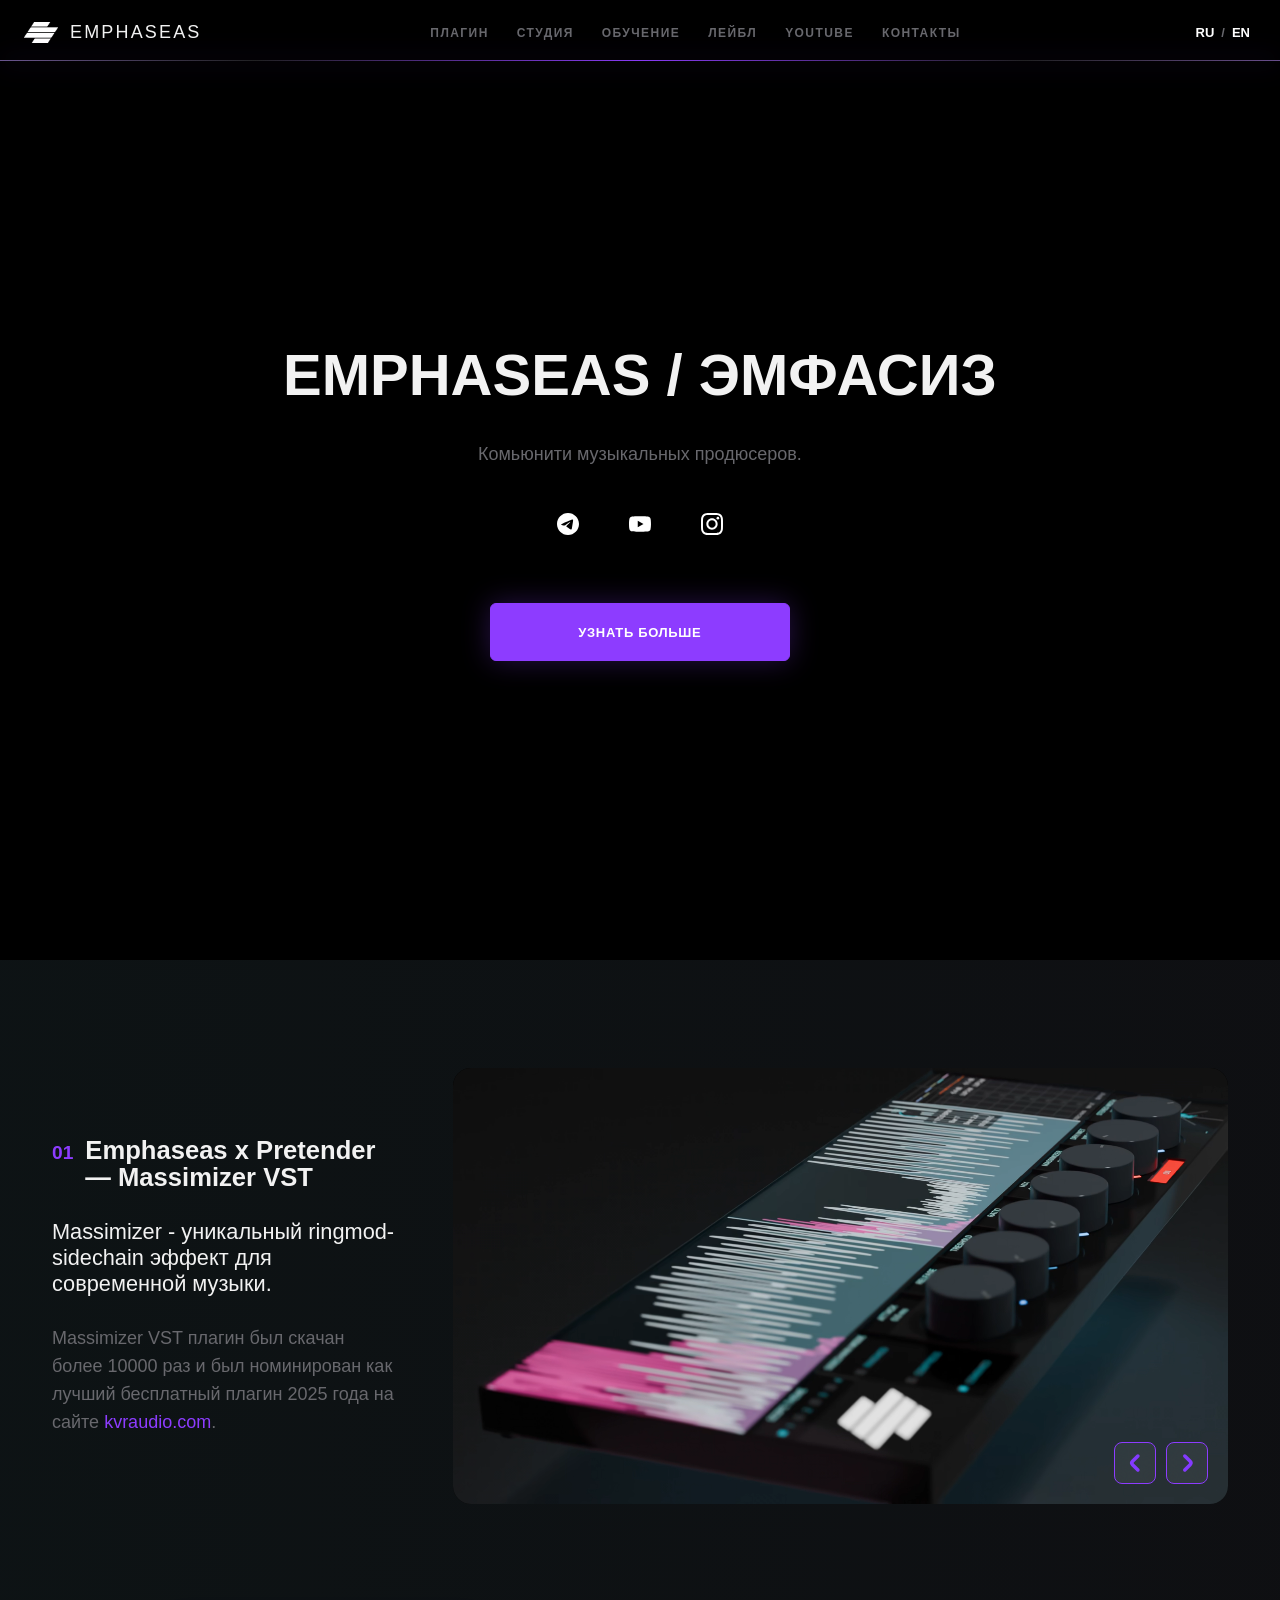
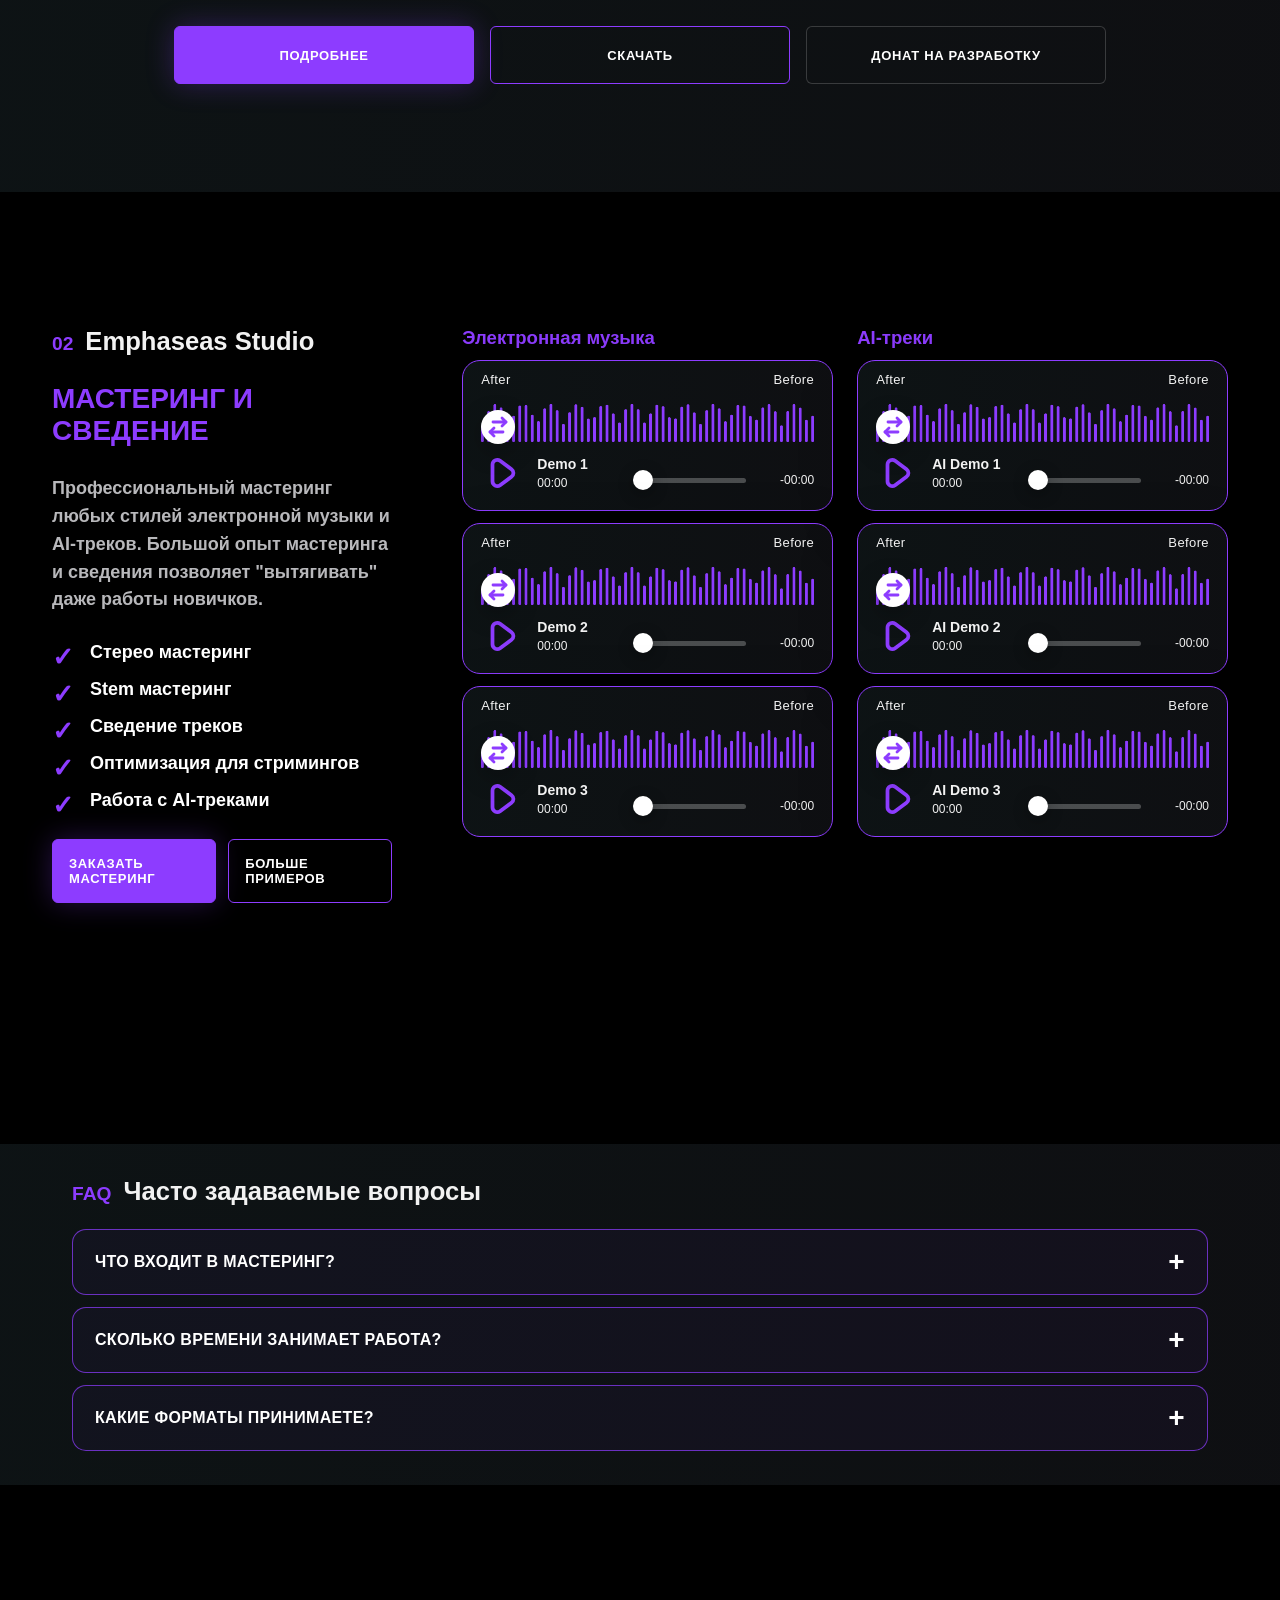
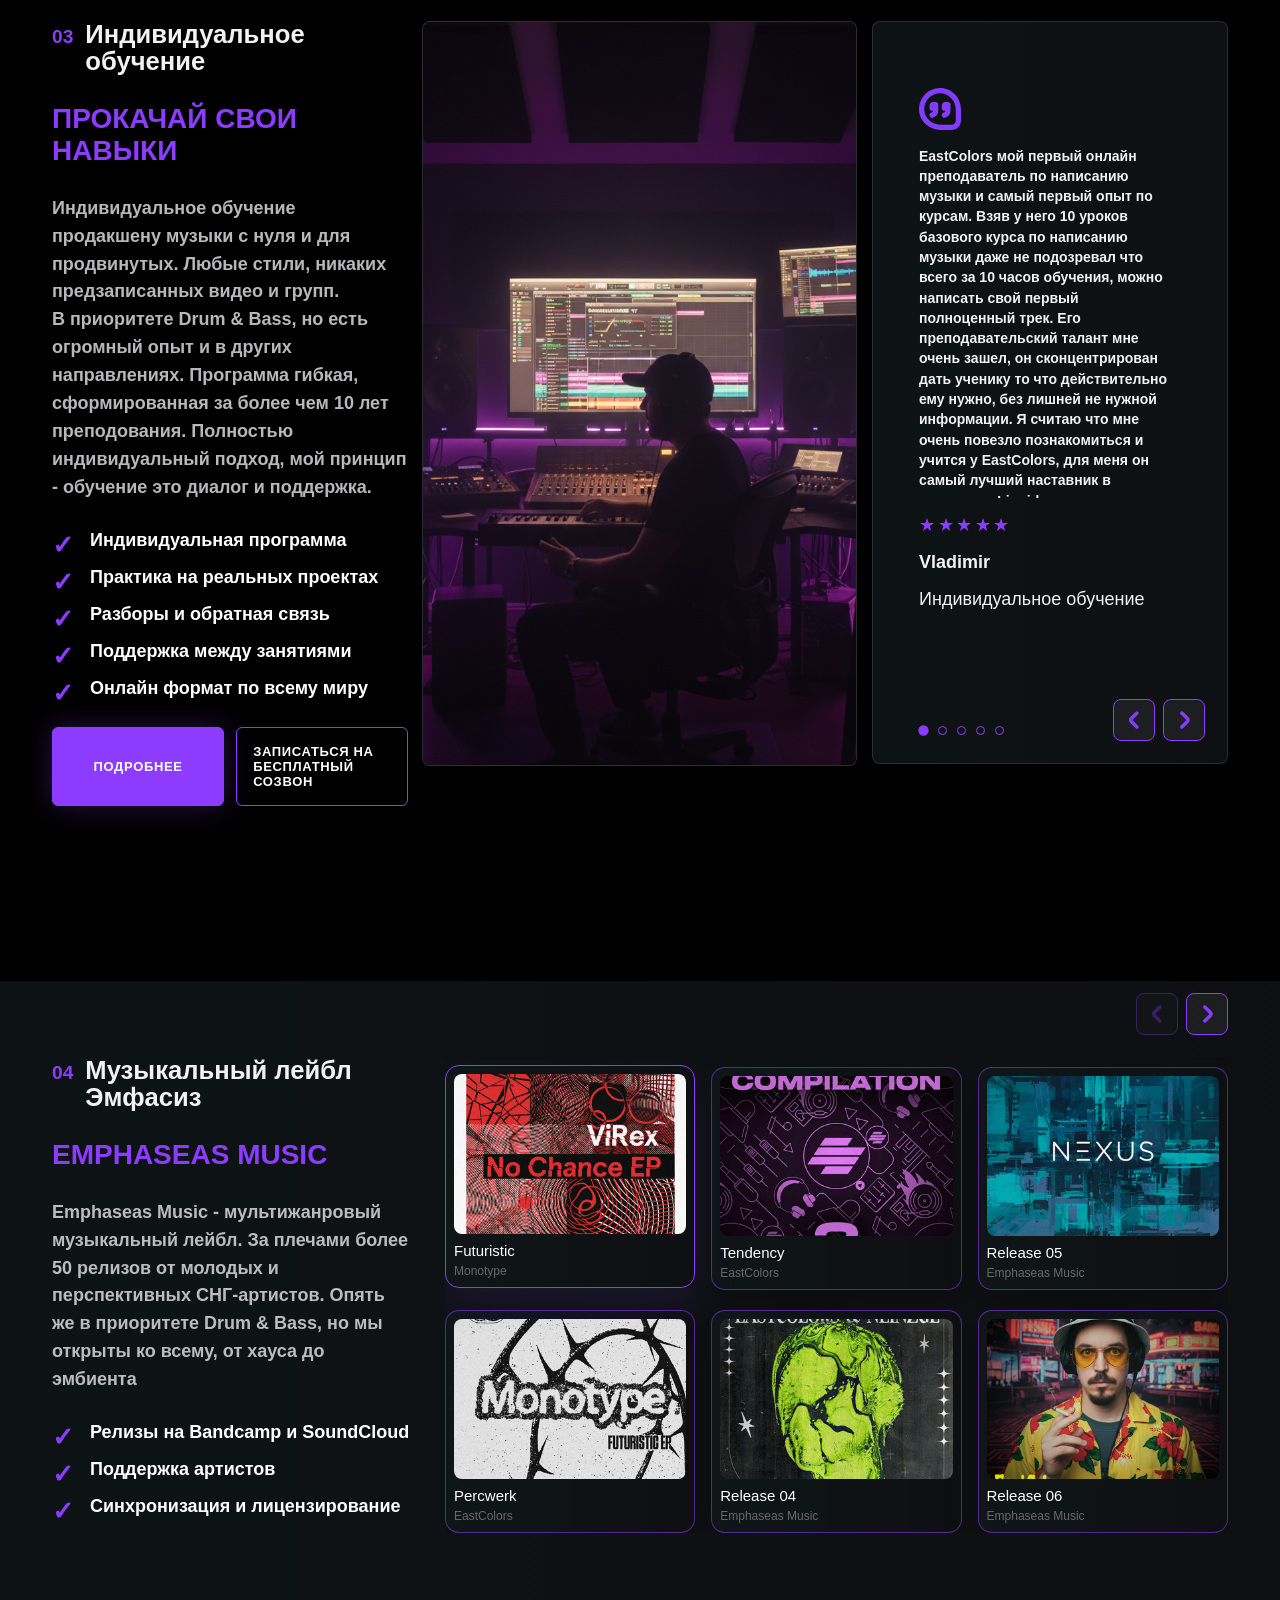
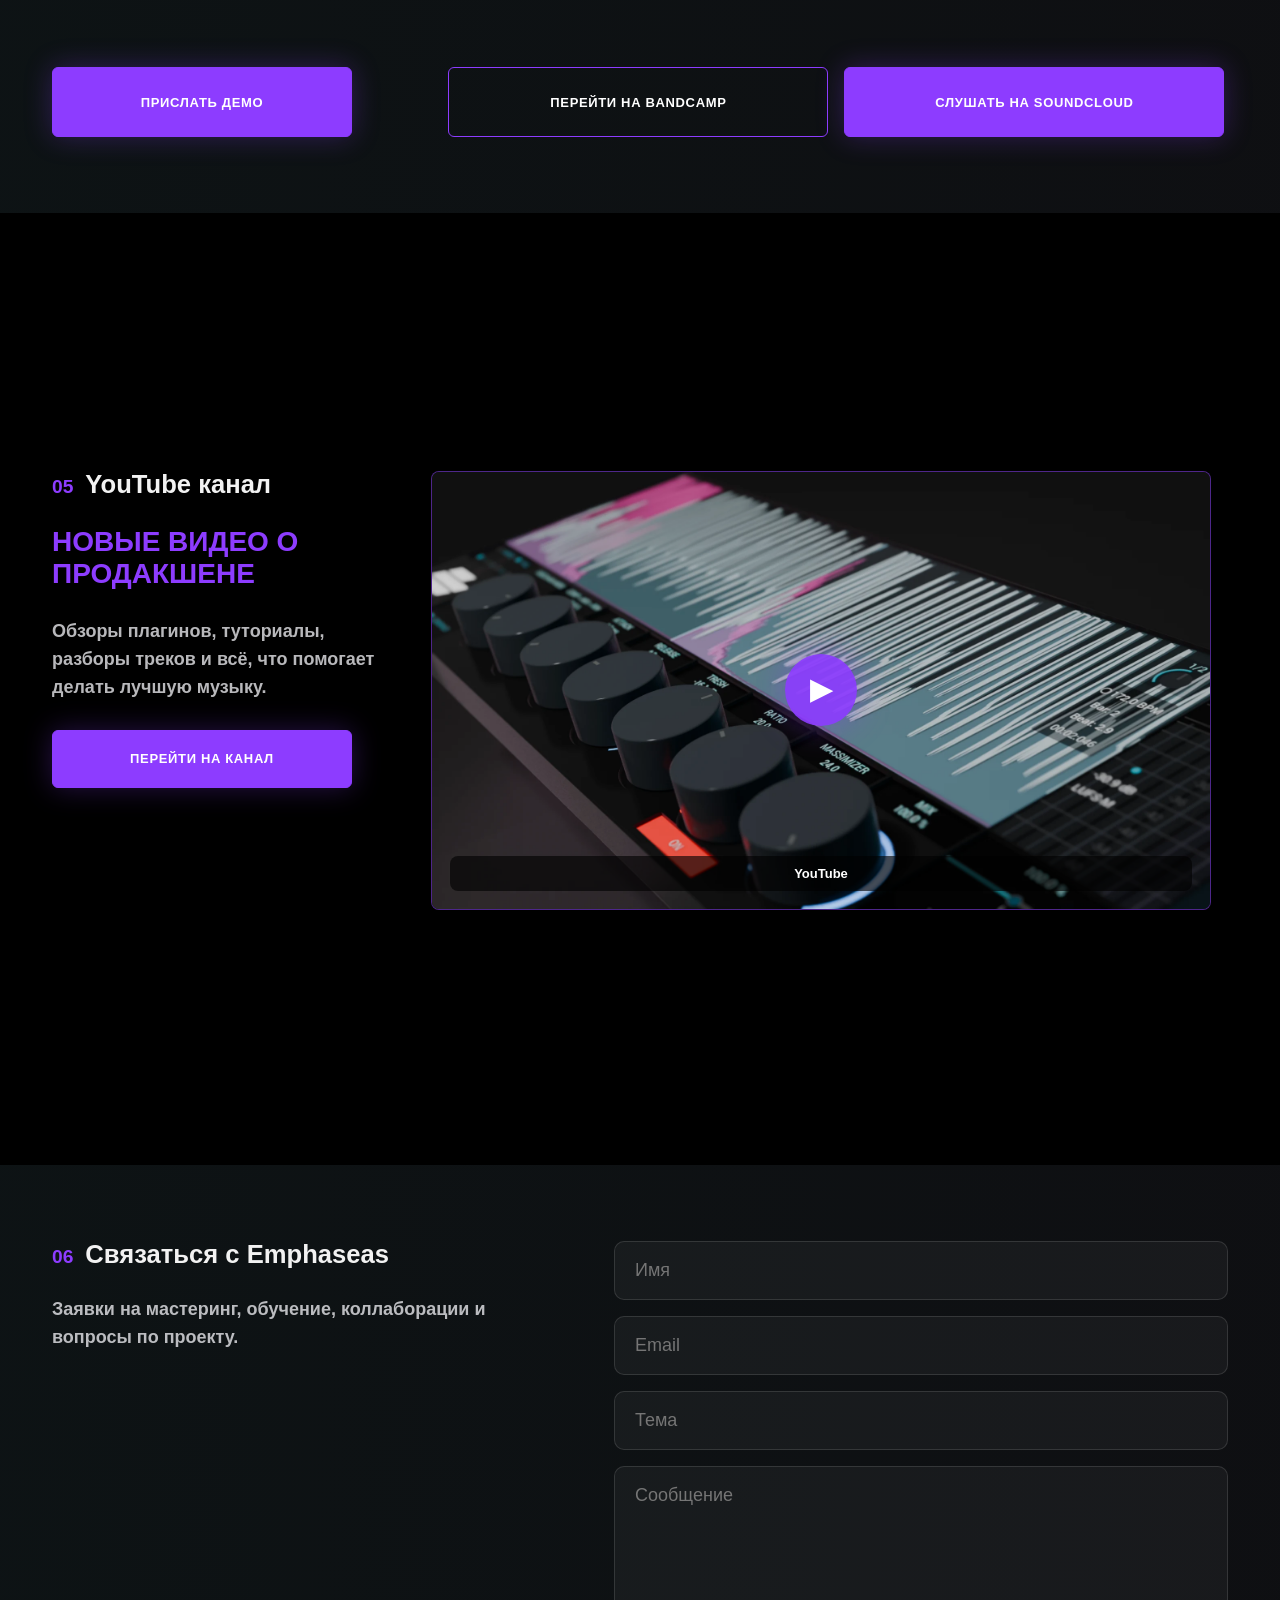
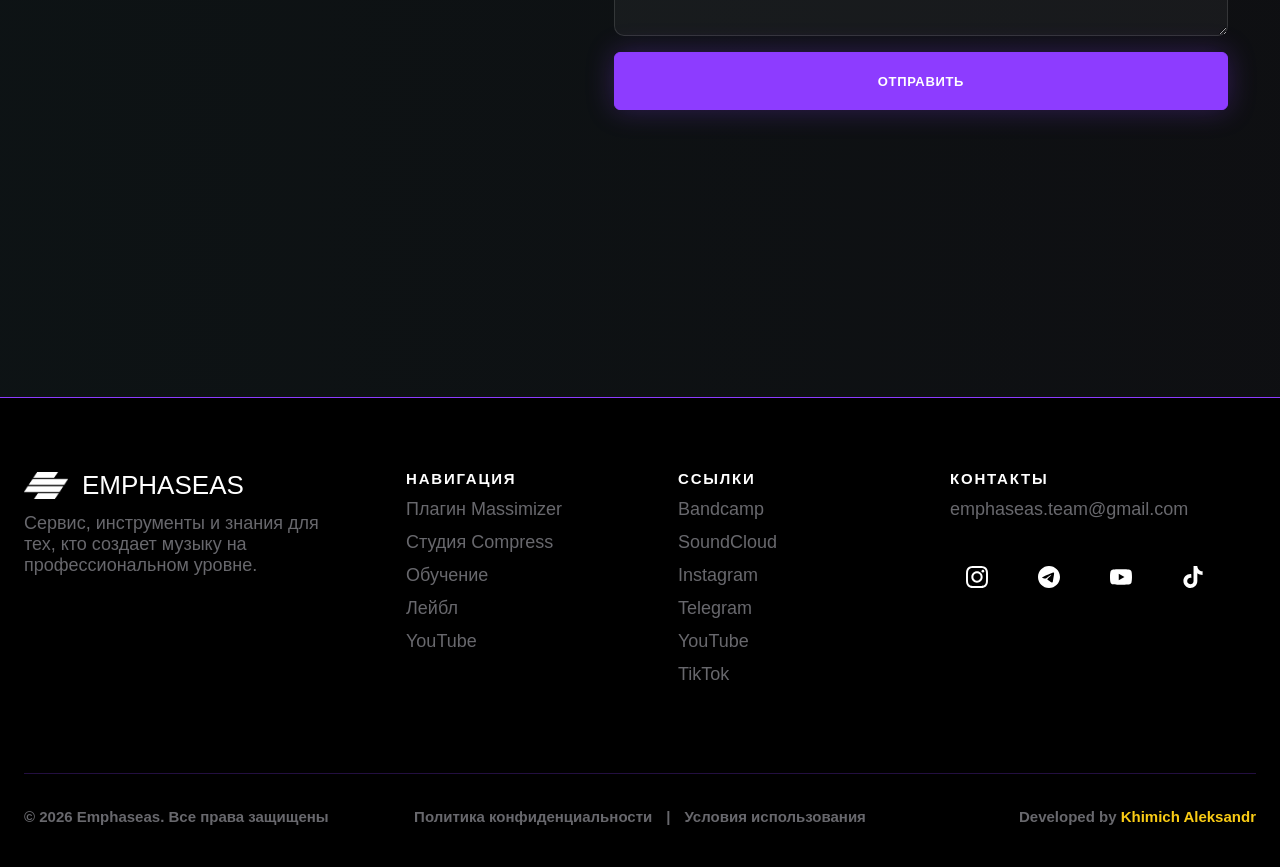
==== commit 62499e0e: "admin_menu" ====
--- a/index.html
+++ b/index.html
@@ -90,7 +90,7 @@
 
 					<div class="plugin_actions-flex">
 						<button class="btn btn_primary btn_plugin" type="button" data-modal-open="plugin_modal">Подробнее</button>
-						<a class="btn btn_outline btn_plugin" href="assets/downloads/Massimizer_v1.0.1.zip" download>Скачать</a>
+						<a class="btn btn_outline btn_plugin" href="assets/downloads/Massimizer_v1.0.1.zip" download data-massimizer-download>Скачать</a>
 						<button class="btn btn_ghost btn_plugin" type="button" data-modal-open="donate_modal">Донат на разработку</button>
 					</div>
 				</div>
@@ -653,6 +653,7 @@
 				<iframe data-youtube-iframe src="" allow="autoplay; encrypted-media" allowfullscreen title="YouTube video"></iframe>
 			</div>
 		</div>
+		<script src="js/content.js" defer></script>
 		<script src="js/main.js" defer></script>
 		<script src="js/plugin.js" defer></script>
 		<script src="js/mastering.js" defer></script>
